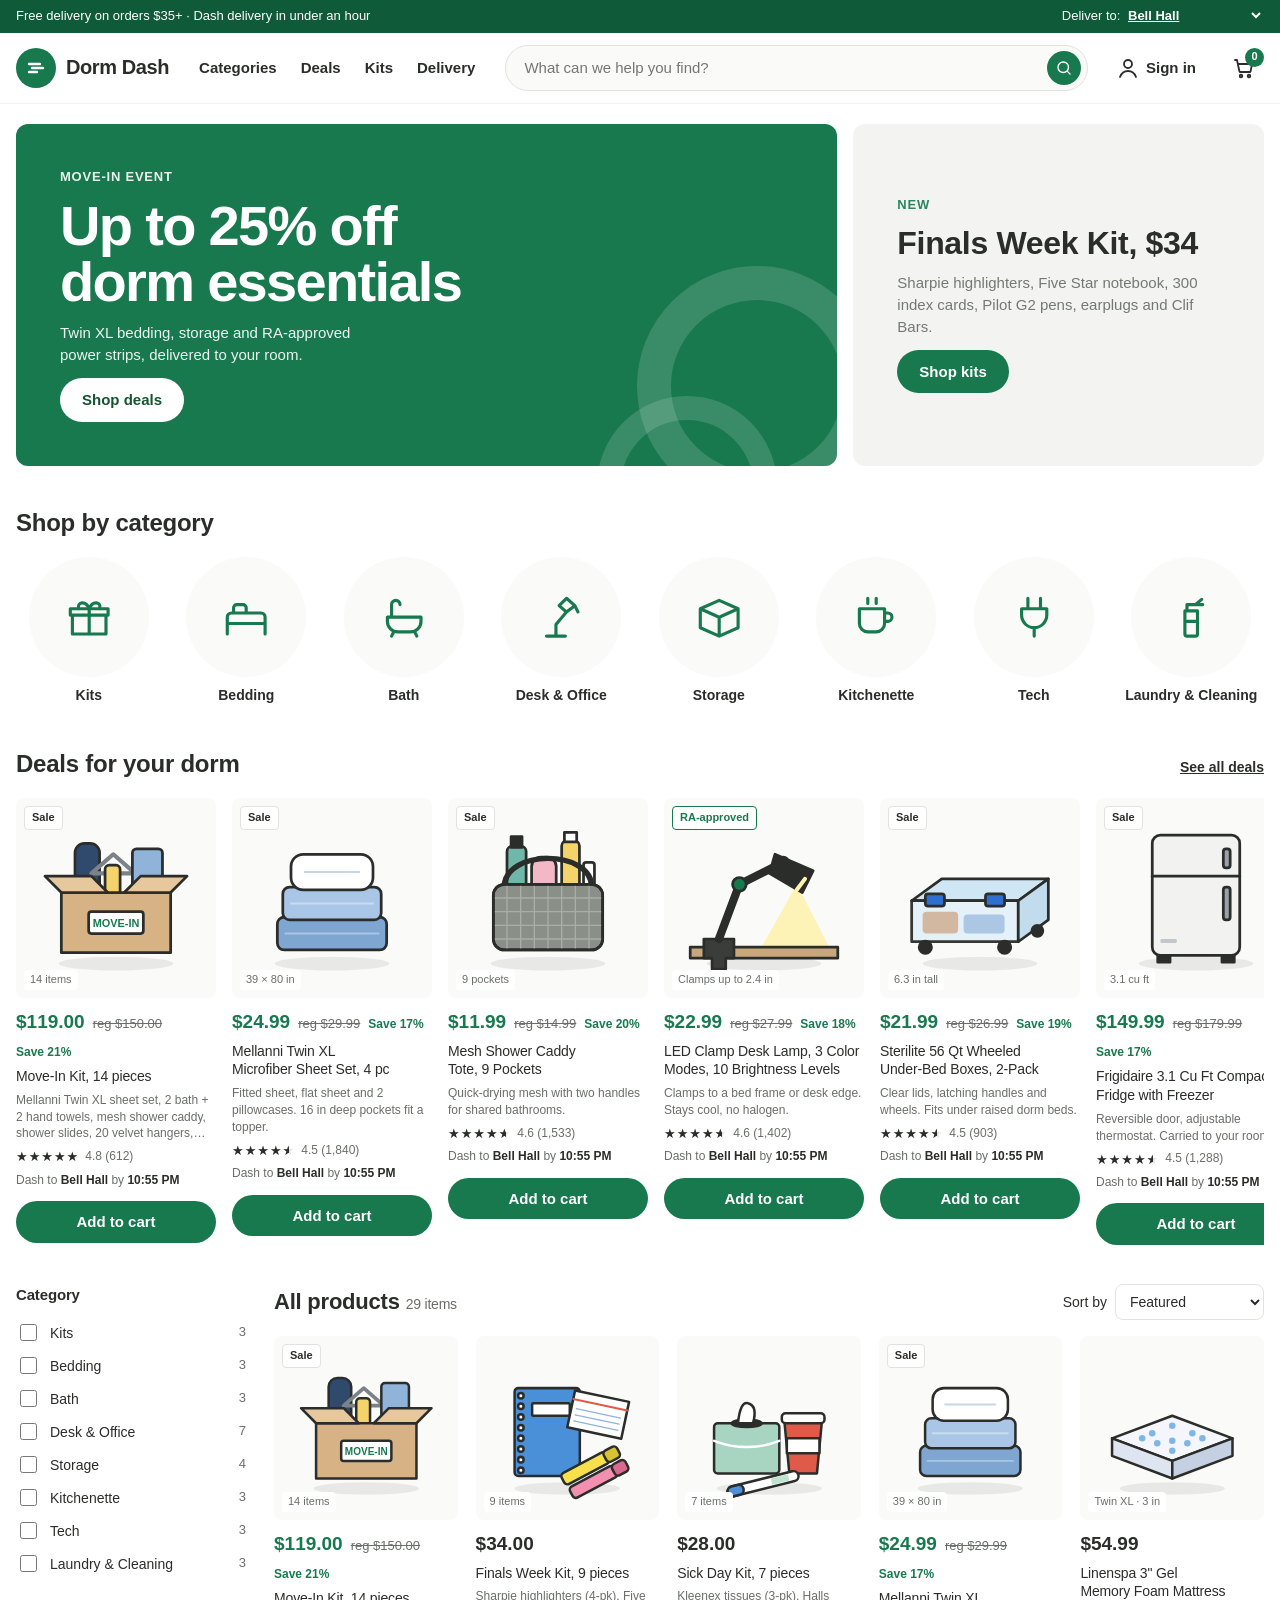
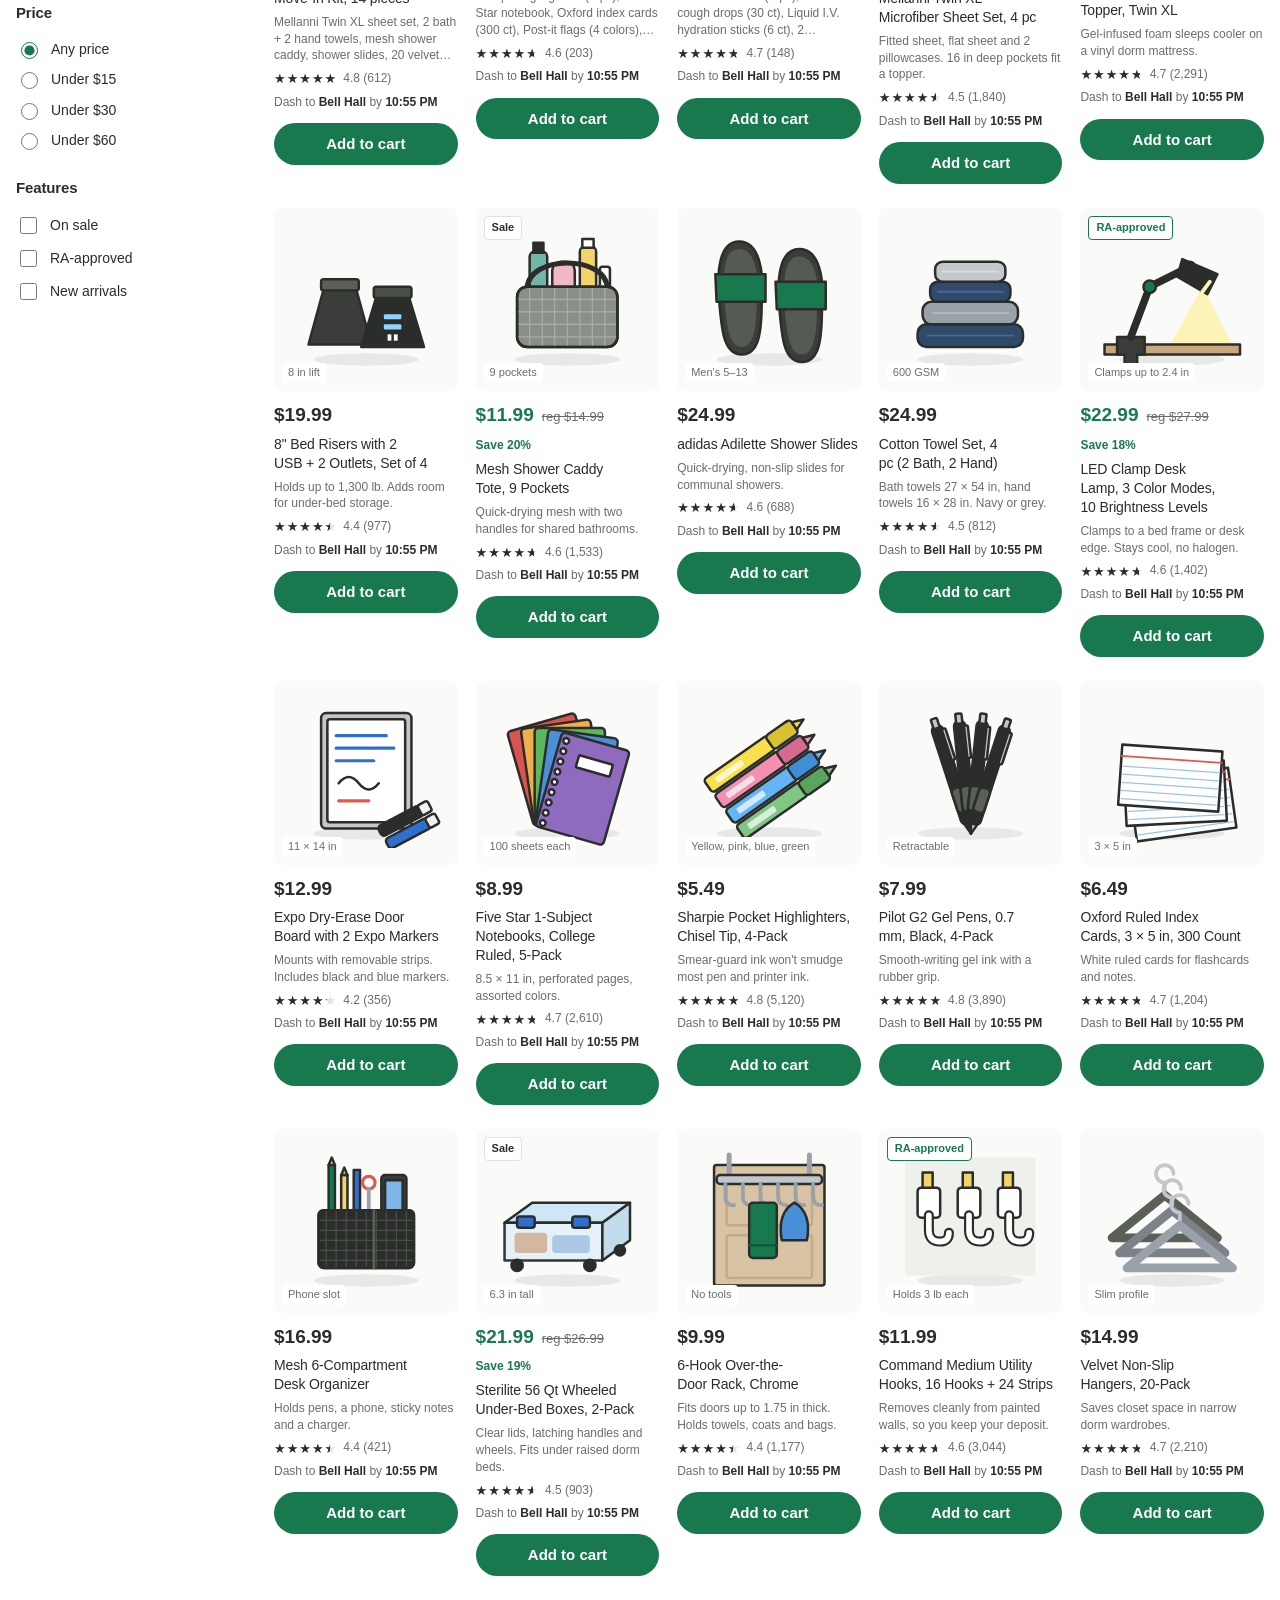
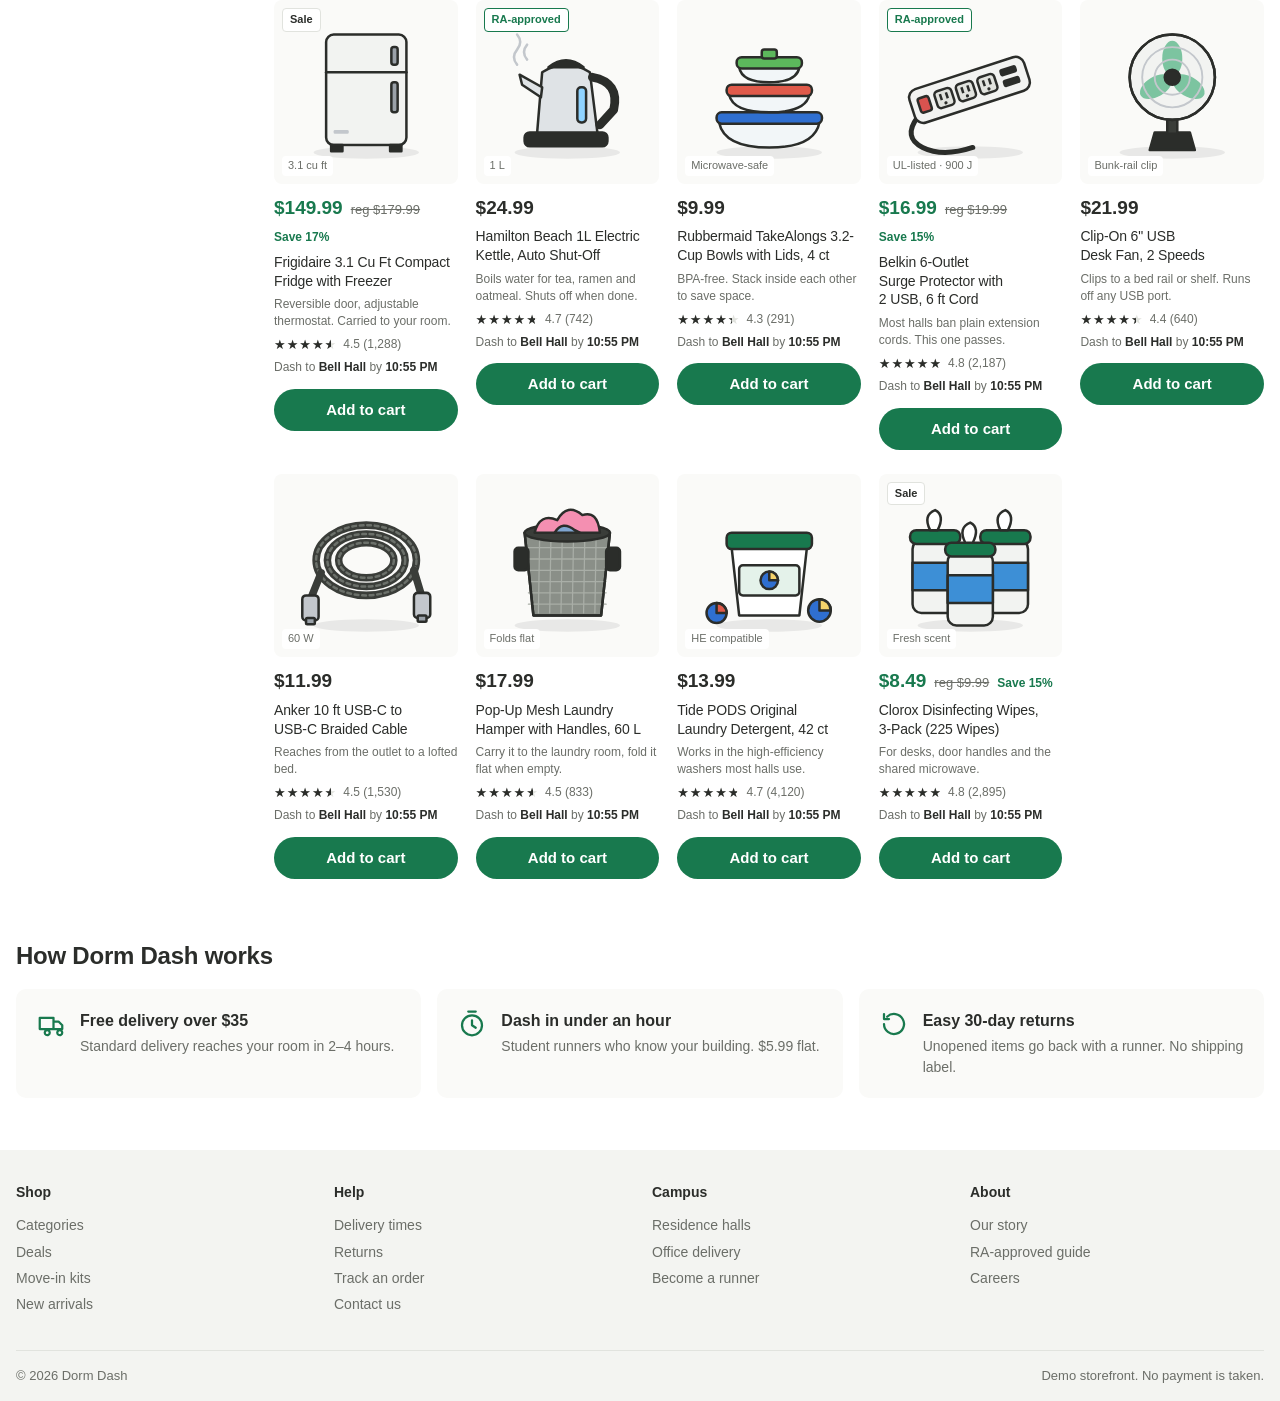
==== index.html @ c06da4c6 "Add files via upload" ====
<!doctype html>
<html lang="en">
<head>
<meta charset="utf-8">
<meta name="viewport" content="width=device-width, initial-scale=1, viewport-fit=cover">
<meta name="description" content="Dorm Dash: dorm and office essentials delivered to your residence hall.">
<meta name="theme-color" content="#0F5A39">
<title>Dorm Dash</title>
<link rel="icon" href="data:image/svg+xml,%3Csvg xmlns='http://www.w3.org/2000/svg' viewBox='0 0 24 24'%3E%3Ccircle cx='12' cy='12' r='12' fill='%2318794E'/%3E%3Cpath d='M5 8h11M8 12h11M5 16h8' stroke='white' stroke-width='2.4' stroke-linecap='round'/%3E%3C/svg%3E">
<style>body{margin:0}img{max-width:100%}[hidden]{display:none!important}</style>
<style>
/* Layout: big-box retail pattern — utility strip, header with wide search, promo banners, category circles, deals rail, filter sidebar + product grid, gray footer */
:root{
  color-scheme:light;
  --bg:#FFFFFF; --gray-1:#FAFAF8; --gray-2:#F3F4F1; --gray-3:#E1E3DE; --text:#2B2D2A; --muted:#6B6E68;
  --green:#18794E; --green-dark:#0F5A39; --green-soft:#E4F2EA; --on-green:#FFFFFF;
  --star:#2B2D2A; --sale:#18794E; --focus:#18794E;
  --shadow:0 2px 10px rgba(30,35,30,.10);
  --f:"Helvetica Neue",Helvetica,Arial,system-ui,sans-serif;
}

*{box-sizing:border-box}
body{background:var(--bg);color:var(--text);font-family:var(--f);font-size:15px;line-height:1.45}
h1,h2,h3{margin:0;text-wrap:balance;letter-spacing:-.01em}
a{color:inherit}
button,input,select{font:inherit;color:inherit}
:focus-visible{outline:2px solid var(--focus);outline-offset:2px}
.wrap{max-width:1280px;margin-inline:auto;padding-inline:16px}
.num{font-variant-numeric:tabular-nums}
.sr{position:absolute;width:1px;height:1px;overflow:hidden;clip:rect(0 0 0 0)}

/* Utility strip */
.util{background:var(--green-dark);color:#fff;font-size:13px}
.util .wrap{display:flex;justify-content:space-between;gap:12px;padding-block:7px;flex-wrap:wrap}
.util select{background:transparent;border:0;color:#fff;font-weight:700;cursor:pointer;text-decoration:underline;padding:0}
.util select option{color:#222}

/* Header */
header{position:sticky;top:env(safe-area-inset-top,0px);z-index:30;background:var(--bg);border-bottom:1px solid var(--gray-2)}
.head{display:flex;align-items:center;gap:20px;padding-block:12px}
.logo{display:flex;align-items:center;gap:10px;text-decoration:none;flex:none}
.mark{width:40px;height:40px;border-radius:50%;background:var(--green);display:grid;place-items:center}
.mark svg{width:24px;height:24px}
.logo b{font-size:20px;font-weight:800;letter-spacing:-.02em;color:var(--text)}
.nav{display:flex;gap:4px}
.nav a{text-decoration:none;font-weight:600;padding:8px 10px;border-radius:6px;white-space:nowrap}
.nav a:hover{background:var(--gray-1)}
.search{flex:1;display:flex;align-items:center;background:var(--gray-1);border:1px solid var(--gray-3);border-radius:999px;padding:0 6px 0 18px;min-width:0}
.search input{flex:1;border:0;background:transparent;padding:11px 0;outline:none;min-width:0}
.search button{border:0;background:var(--green);color:var(--on-green);width:34px;height:34px;border-radius:50%;display:grid;place-items:center;cursor:pointer}
.search:focus-within{border-color:var(--green)}
.acct,.cart-btn{display:flex;align-items:center;gap:6px;background:none;border:0;cursor:pointer;font-weight:600;padding:8px;border-radius:6px;flex:none;text-decoration:none}
.acct:hover,.cart-btn:hover{background:var(--gray-1)}
.cart-btn{position:relative}
.cart-btn .count{position:absolute;top:0;right:0;background:var(--green);color:var(--on-green);font-size:11px;font-weight:800;min-width:19px;height:19px;border-radius:999px;display:grid;place-items:center;padding:0 4px}
.icon{width:24px;height:24px;fill:none;stroke:currentColor;stroke-width:1.8;stroke-linecap:round;stroke-linejoin:round}
@media (max-width:960px){.nav{display:none}}
@media (max-width:640px){.head{flex-wrap:wrap;gap:10px}.search{order:5;flex-basis:100%}.acct span{display:none}.logo{margin-right:auto}}

/* Hero banners */
.banners{display:grid;grid-template-columns:2fr 1fr;gap:16px;padding-block:20px}
.ban{border-radius:12px;padding:clamp(22px,4vw,44px);display:flex;flex-direction:column;justify-content:center;gap:12px;min-height:240px;position:relative;overflow:hidden;min-width:0}
.ban.main{background:var(--green);color:var(--on-green)}
.ban.side{background:var(--gray-2)}
.ban .kicker{font-size:13px;font-weight:700;letter-spacing:.06em;text-transform:uppercase;opacity:.9}
.ban h1{font-size:clamp(32px,4.6vw,56px);font-weight:800;line-height:1;letter-spacing:-.03em;max-width:13ch}
.ban h2{font-size:clamp(24px,2.6vw,32px);font-weight:800;line-height:1.05}
.ban p{margin:0;max-width:40ch;opacity:.92}
.ban .deco{position:absolute;right:-40px;bottom:-40px;width:240px;height:240px;border-radius:50%;border:34px solid rgba(255,255,255,.14)}
.ban .deco.two{right:60px;bottom:-110px;width:180px;height:180px;border-width:24px}
.pill{align-self:flex-start;border:0;border-radius:999px;padding:11px 22px;font-weight:700;cursor:pointer;text-decoration:none}
.pill.white{background:#fff;color:#14552F}
.pill.green{background:var(--green);color:var(--on-green)}
.pill:hover{filter:brightness(.95)}
@media (max-width:760px){.banners{grid-template-columns:1fr}.ban{min-height:0}}

/* Section heads */
.sec{padding-block:20px}
.sec-head{display:flex;justify-content:space-between;align-items:baseline;gap:12px;margin-bottom:16px}
.sec-head h2{font-size:24px;font-weight:800}
.sec-head a{font-weight:600;font-size:14px}

/* Category circles */
.circles{display:grid;grid-template-columns:repeat(8,1fr);gap:12px;overflow-x:auto}
.circ{display:grid;justify-items:center;gap:8px;background:none;border:0;cursor:pointer;text-align:center;font-weight:600;font-size:14px;min-width:84px}
.circ .disc{width:100%;max-width:120px;aspect-ratio:1;border-radius:50%;background:var(--gray-1);display:grid;place-items:center;transition:background .15s}
.circ .disc svg{width:42%;height:42%;fill:none;stroke:var(--green);stroke-width:1.5;stroke-linecap:round;stroke-linejoin:round}
.circ:hover .disc,.circ[aria-pressed="true"] .disc{background:var(--green-soft)}
.circ[aria-pressed="true"]{text-decoration:underline;text-underline-offset:4px}
@media (max-width:860px){.circles{grid-template-columns:repeat(8,96px);padding-bottom:6px}}

/* Deals rail */
.rail{display:grid;grid-auto-flow:column;grid-auto-columns:minmax(200px,1fr);gap:16px;overflow-x:auto;padding-bottom:8px;scroll-snap-type:x mandatory}
.rail .card{scroll-snap-align:start}
.rail,.circles,.tbl{contain:paint}

/* Shop layout */
.shop{display:grid;grid-template-columns:230px 1fr;gap:28px;padding-block:12px 40px}
.filters{display:grid;gap:22px;align-content:start;position:sticky;top:90px}
.filters h3{font-size:15px;font-weight:800;margin-bottom:10px}
.fopt{display:flex;align-items:center;gap:10px;padding:5px 0;cursor:pointer;font-size:14px}
.fopt input{accent-color:var(--green);width:17px;height:17px}
.fopt .n{color:var(--muted);margin-left:auto;font-size:13px}
.results-bar{display:flex;justify-content:space-between;align-items:center;gap:12px;margin-bottom:16px;flex-wrap:wrap}
.results-bar h2{font-size:22px;font-weight:800}
.results-bar .count{color:var(--muted);font-size:14px;font-weight:400;margin-left:6px}
.sort{display:flex;align-items:center;gap:8px;font-size:14px}
.sort select{border:1px solid var(--gray-3);border-radius:8px;padding:8px 10px;background:var(--bg)}
.grid{display:grid;grid-template-columns:repeat(auto-fill,minmax(200px,1fr));gap:24px 18px}
@media (max-width:860px){
  .shop{grid-template-columns:1fr}
  .filters{position:static;grid-template-columns:1fr 1fr;gap:14px;background:var(--gray-1);border-radius:10px;padding:14px}
}
@media (max-width:480px){.grid{grid-template-columns:1fr 1fr;gap:20px 12px}}

/* Product card */
.card{display:flex;flex-direction:column;gap:6px;min-width:0}
.img{aspect-ratio:1;max-width:100%;background:var(--gray-1);border-radius:8px;display:grid;place-items:center;position:relative}
.img svg{width:44%;height:44%;fill:none;stroke:var(--text);stroke-width:1.2;stroke-linecap:round;stroke-linejoin:round;opacity:.75}
.img svg.art{width:82%;height:82%;fill:none;stroke:none;opacity:1}
.line .mini svg.art{width:60px;height:60px;fill:none;stroke:none}
.flag{position:absolute;left:8px;top:8px;font-size:11px;font-weight:700;padding:3px 7px;border-radius:4px;background:var(--bg);border:1px solid var(--gray-3)}
.flag.ra{border-color:var(--green);color:var(--green)}
.spec{position:absolute;left:8px;bottom:8px;font-size:11px;color:var(--muted);background:var(--bg);padding:2px 6px;border-radius:4px}
.price{display:flex;align-items:baseline;gap:8px;flex-wrap:wrap;margin-top:4px}
.price b{font-size:19px;font-weight:800}
.price b.sale{color:var(--sale)}
.price s{color:var(--muted);font-size:13px}
.price .tag{font-size:12px;font-weight:700;color:var(--sale)}
.card h3{font-size:14px;font-weight:400;line-height:1.35}
.card .desc{margin:0;font-size:12px;color:var(--muted);line-height:1.4;display:-webkit-box;-webkit-line-clamp:3;-webkit-box-orient:vertical;overflow:hidden}
.card .brand{font-size:12px;color:var(--muted)}
.stars{display:flex;align-items:center;gap:6px;font-size:12px;color:var(--muted)}
.stars .s{position:relative;font-size:13px;letter-spacing:1px;color:var(--gray-3);line-height:1}
.stars .s i{position:absolute;inset:0;overflow:hidden;color:var(--star);font-style:normal;white-space:nowrap}
.ship{font-size:12px;color:var(--muted)}
.ship b{color:var(--text)}
.add{margin-top:6px;border:0;background:var(--green);color:var(--on-green);font-weight:700;border-radius:999px;padding:10px;cursor:pointer;width:100%}
.add:hover{background:var(--green-dark);color:#fff}
.add.done{background:var(--text);color:var(--bg)}
.empty{grid-column:1/-1;padding:40px 16px;text-align:center;color:var(--muted);background:var(--gray-1);border-radius:10px}

/* Perks */
.perks{display:grid;grid-template-columns:repeat(3,1fr);gap:16px}
.perk{background:var(--gray-1);border-radius:10px;padding:20px;display:flex;gap:14px;align-items:flex-start;min-width:0}
.perk .icon{color:var(--green);flex:none;width:30px;height:30px}
.perk b{display:block;font-size:16px;margin-bottom:2px}
.perk span{color:var(--muted);font-size:14px}
@media (max-width:760px){.perks{grid-template-columns:1fr}}

footer{background:var(--gray-2);margin-top:32px}
.fcols{display:grid;grid-template-columns:repeat(4,1fr);gap:24px;padding-block:32px}
.fcols h4{margin:0 0 10px;font-size:14px}
.fcols a{display:block;text-decoration:none;color:var(--muted);font-size:14px;padding:3px 0}
.fcols a:hover{color:var(--text);text-decoration:underline}
.fbase{border-top:1px solid var(--gray-3);padding-block:16px;font-size:13px;color:var(--muted);display:flex;justify-content:space-between;gap:12px;flex-wrap:wrap}
@media (max-width:640px){.fcols{grid-template-columns:1fr 1fr}}

/* Drawer */
.scrim{position:fixed;inset:0;background:rgba(10,14,10,.5);z-index:40;opacity:0;pointer-events:none;transition:opacity .2s}
.scrim.open{opacity:1;pointer-events:auto}
.drawer-clip{position:fixed;inset:0;overflow:hidden;pointer-events:none;z-index:50}
.drawer{position:absolute;pointer-events:auto;top:0;right:0;bottom:0;width:min(440px,100%);background:var(--bg);z-index:50;display:flex;flex-direction:column;transform:translateX(105%);transition:transform .25s ease;box-shadow:var(--shadow);padding-top:env(safe-area-inset-top,0px);padding-bottom:env(safe-area-inset-bottom,0px)}
.drawer.open{transform:none}
.d-head{display:flex;justify-content:space-between;align-items:center;padding:16px 20px;border-bottom:1px solid var(--gray-2)}
.d-head h2{font-size:20px;font-weight:800}
.x{border:0;background:var(--gray-1);border-radius:50%;width:36px;height:36px;cursor:pointer;font-size:20px;line-height:1}
.d-body{flex:1;overflow-y:auto;padding:16px 20px;display:grid;gap:16px;align-content:start}
.d-foot{border-top:1px solid var(--gray-2);padding:16px 20px;display:grid;gap:12px;background:var(--gray-1)}
.line{display:grid;grid-template-columns:64px 1fr auto;gap:12px;align-items:start;padding-bottom:16px;border-bottom:1px solid var(--gray-2)}
.line .mini{width:64px;height:64px;border-radius:6px;background:var(--gray-1);display:grid;place-items:center}
.line .mini svg{width:30px;height:30px;fill:none;stroke:var(--text);stroke-width:1.4;stroke-linecap:round;stroke-linejoin:round}
.line b{font-size:14px;font-weight:600;display:block;line-height:1.3}
.line .unit{font-size:12px;color:var(--muted)}
.qty{display:flex;align-items:center;border:1px solid var(--gray-3);border-radius:999px;margin-top:8px;width:max-content}
.qty button{border:0;background:transparent;width:32px;height:30px;cursor:pointer;font-weight:700}
.qty span{min-width:22px;text-align:center;font-size:13px}
.line-total{font-weight:800;font-size:15px}
.progress{background:var(--green-soft);border-radius:8px;padding:12px 14px;font-size:14px}
.pbar{height:6px;border-radius:3px;background:var(--gray-3);margin-top:8px;overflow:hidden}
.pbar i{display:block;height:100%;background:var(--green);transition:width .3s}
.speed{display:grid;grid-template-columns:1fr 1fr;gap:8px}
.speed label{border:1.5px solid var(--gray-3);background:var(--bg);border-radius:8px;padding:10px 12px;cursor:pointer;font-size:13px;display:grid;gap:2px;position:relative}
.speed input{position:absolute;opacity:0;pointer-events:none}
.speed label:has(input:checked){border-color:var(--green);box-shadow:inset 0 0 0 1px var(--green)}
.speed label:has(input:focus-visible){outline:2px solid var(--focus);outline-offset:2px}
.speed b{font-size:14px}
.note{font-size:12px;color:var(--muted)}
.sum{display:grid;gap:4px;font-size:14px}
.sum div{display:flex;justify-content:space-between}
.sum .total{font-weight:800;font-size:18px;margin-top:6px;padding-top:8px;border-top:1px solid var(--gray-3)}
.wide{width:100%;justify-content:center;display:flex;padding:13px}
.ghost{background:var(--bg);color:var(--text);border:1.5px solid var(--gray-3)}
.form{display:grid;gap:12px}
.field{display:grid;gap:4px}
.field label{font-size:13px;font-weight:700}
.field input,.field select{border:1.5px solid var(--gray-3);border-radius:8px;padding:10px 12px;background:var(--bg);width:100%}
.field input:focus,.field select:focus{border-color:var(--green);outline:none}
.err{color:#C0392B;font-size:12px}
.row2{display:grid;grid-template-columns:1.4fr 1fr;gap:10px}
.confirm{text-align:center;padding:20px 4px;display:grid;gap:10px;justify-items:center}
.confirm .check{width:60px;height:60px;border-radius:50%;background:var(--green);display:grid;place-items:center;color:var(--on-green);font-size:30px}
.confirm h3{font-size:24px;font-weight:800}
.slip{width:100%;text-align:left;background:var(--gray-1);border-radius:8px;padding:14px;display:grid;gap:6px;font-size:14px}
.slip div{display:flex;justify-content:space-between;gap:12px}


/* Lock the page to the screen width (no sideways drift on phones) */
html,body{max-width:100%;overflow-x:hidden;overscroll-behavior-x:none}
@supports (overflow:clip){html,body{overflow-x:clip}}
.drawer{visibility:hidden;transition:transform .25s ease,visibility 0s linear .25s}
.drawer.open{visibility:visible;transition:transform .25s ease,visibility 0s}

/* Phone + laptop tuning */
.tabbar,.filter-btn{display:none}
@media (min-width:1200px){.grid{grid-template-columns:repeat(5,1fr)}}
@media (max-width:960px){
  .tabbar{display:grid;grid-template-columns:repeat(5,1fr);position:fixed;left:0;right:0;bottom:0;z-index:35;background:var(--bg);border-top:1px solid var(--gray-3);padding:6px 4px calc(6px + env(safe-area-inset-bottom,0px));box-shadow:0 -2px 10px rgba(30,35,30,.06)}
  .tab{display:grid;justify-items:center;gap:2px;font-size:11px;font-weight:600;color:var(--muted);text-decoration:none;background:none;border:0;padding:4px 0;cursor:pointer;position:relative;min-height:44px}
  .tab .icon{width:23px;height:23px;color:var(--text)}
  .tab .count{position:absolute;top:0;left:calc(50% + 4px);background:var(--green);color:var(--on-green);font-size:10px;font-weight:800;min-width:17px;height:17px;border-radius:999px;display:grid;place-items:center;padding:0 4px}
  body{padding-bottom:calc(66px + env(safe-area-inset-bottom,0px))}
  .toast{bottom:calc(84px + env(safe-area-inset-bottom,0px))}
}
@media (max-width:860px){
  .filter-btn{display:inline-flex;align-items:center;gap:6px;padding:8px 16px}
  .filters{display:none}
  .filters.show{display:grid}
  .results-bar h2{flex-basis:100%}
  .results-bar{gap:10px}
}
@media (max-width:640px){
  .util .promo{display:none}
  .util .wrap{justify-content:center}
  .head{padding-block:10px}
  .mark{width:34px;height:34px}
  .logo b{font-size:18px}
  .cart-btn{display:none}
  .banners{padding-block:12px;gap:12px}
  .ban{padding:22px;gap:10px}
  .ban h1{font-size:34px}
  .ban .deco{width:150px;height:150px;border-width:22px;right:-50px;bottom:-50px}
  .ban .deco.two{display:none}
  .sec{padding-block:14px}
  .sec-head{margin-bottom:12px}
  .sec-head h2{font-size:20px}
  .circles{grid-template-columns:repeat(8,74px);gap:10px}
  .circ{min-width:74px;font-size:12px}
  .rail{grid-auto-columns:46%;gap:12px}
  .card .desc{-webkit-line-clamp:2}
  .price b{font-size:17px}
  .card h3{font-size:13px}
  .add{padding:11px 8px}
  .results-bar h2{font-size:19px}
  .qty button{width:40px;height:36px}
  .perk{padding:16px}
  .fcols{padding-block:24px;gap:20px}
  .fcols a{padding:6px 0}
  input,select,textarea{font-size:16px!important}
  .page{padding-block:16px 32px}
  .panel{padding:16px}
}

/* Info pages */
.page{padding-block:24px 40px}
.page > *{max-width:880px}
.crumb{font-size:14px;color:var(--muted);margin-bottom:14px}
.crumb a{color:var(--green);font-weight:600;text-decoration:none}
.crumb a:hover{text-decoration:underline}
.page h1{font-size:clamp(28px,4vw,40px);font-weight:800;margin-bottom:10px}
.page .lede{color:var(--muted);font-size:17px;max-width:62ch;margin:0 0 24px}
.page h2{font-size:20px;font-weight:800;margin:30px 0 10px}
.page p,.page li{max-width:68ch}
.page ul{padding-left:20px;display:grid;gap:8px}
.tbl{overflow-x:auto;border:1px solid var(--gray-3);border-radius:10px}
.tbl table{border-collapse:collapse;width:100%;font-size:14px;min-width:460px}
.tbl th,.tbl td{text-align:left;padding:11px 14px;border-bottom:1px solid var(--gray-3)}
.tbl tr:last-child td{border-bottom:0}
.tbl th{background:var(--gray-1);font-weight:700}
.hall-list{display:grid;grid-template-columns:repeat(auto-fill,minmax(210px,1fr));gap:12px}
.hall{background:var(--gray-1);border-radius:10px;padding:16px;display:grid;gap:6px;align-content:start}
.hall b{font-size:16px}
.hall span{color:var(--muted);font-size:14px}
.hall.sel{box-shadow:inset 0 0 0 2px var(--green)}
.hall .pill{padding:8px 16px;font-size:14px;margin-top:6px}
.panel{background:var(--gray-1);border-radius:12px;padding:20px;max-width:540px}
.ok{background:var(--green-soft);color:var(--text);border-radius:8px;padding:12px 14px;font-size:14px}
.ok.bad{background:#FCE9E6;color:#8A2318}
.track-steps{display:grid;grid-template-columns:repeat(4,1fr);gap:6px;margin-top:12px}
.track-steps span{font-size:12px;color:var(--muted);border-top:4px solid var(--gray-3);padding-top:6px}
.track-steps span.on{border-color:var(--green);color:var(--text);font-weight:700}
.order-card{background:var(--bg);border:1px solid var(--gray-3);border-radius:10px;padding:16px;display:grid;gap:4px;margin-top:12px}
.roles{display:grid;gap:12px}
.role{border:1px solid var(--gray-3);border-radius:10px;padding:16px 18px;display:flex;justify-content:space-between;gap:12px;flex-wrap:wrap;align-items:center}
.role b{display:block;font-size:16px}
.role span{color:var(--muted);font-size:14px}
.inline{display:flex;gap:10px;flex-wrap:wrap}
.inline input{flex:1;min-width:180px;border:1.5px solid var(--gray-3);border-radius:999px;padding:10px 16px;background:var(--bg)}

.toast{position:fixed;left:50%;visibility:hidden;bottom:calc(20px + env(safe-area-inset-bottom,0px));transform:translate(-50%,160%);background:var(--text);color:var(--bg);padding:11px 18px;border-radius:8px;font-weight:600;font-size:14px;z-index:60;transition:transform .25s;max-width:calc(100% - 32px);white-space:nowrap;overflow:hidden;text-overflow:ellipsis}
.toast.show{transform:translate(-50%,0);visibility:visible}
@media (prefers-reduced-motion:reduce){*{transition:none!important}}
</style>
</head>
<body>
<div class="util">
  <div class="wrap">
    <span class="promo">Free delivery on orders $35+ · Dash delivery in under an hour</span>
    <span><label for="hall">Deliver to:</label> <select id="hall"></select></span>
  </div>
</div>

<header>
  <div class="wrap head">
    <a class="logo" href="#home" data-home="" aria-label="Dorm Dash home">
      <span class="mark"><svg viewBox="0 0 24 24" fill="none" stroke="#fff" stroke-width="2.4" stroke-linecap="round"><path d="M5 8h11M8 12h11M5 16h8"/></svg></span>
      <b>Dorm Dash</b>
    </a>
    <nav class="nav" aria-label="Main">
      <a href="#cats" data-home="cats">Categories</a><a href="#deals" data-home="deals">Deals</a><a href="#shop" data-jump="kits">Kits</a><a href="#delivery" data-page="delivery">Delivery</a>
    </nav>
    <form class="search" id="searchForm" role="search">
      <label for="q" class="sr">Search</label>
      <input id="q" type="search" placeholder="What can we help you find?" autocomplete="off">
      <button aria-label="Search"><svg class="icon" style="width:18px;height:18px" viewBox="0 0 24 24"><circle cx="11" cy="11" r="7"/><path d="m20 20-3.5-3.5"/></svg></button>
    </form>
    <a class="acct" href="#signin" data-page="signin"><svg class="icon" viewBox="0 0 24 24"><circle cx="12" cy="8" r="4"/><path d="M4 21c1.5-4 4.5-6 8-6s6.5 2 8 6"/></svg><span id="acctLabel">Sign in</span></a>
    <button class="cart-btn" id="openCart" aria-label="Open cart"><svg class="icon" viewBox="0 0 24 24"><path d="M3 4h2l2.4 11.2a1 1 0 0 0 1 .8h9.2a1 1 0 0 0 1-.8L20 8H6.2"/><circle cx="9" cy="20" r="1.3"/><circle cx="17" cy="20" r="1.3"/></svg><span class="count num" id="cartCount">0</span></button>
  </div>
</header>

<main id="home" class="wrap">
  <section class="banners">
    <div class="ban main">
      <span class="kicker">Move-in event</span>
      <h1>Up to 25% off dorm essentials</h1>
      <p>Twin XL bedding, storage and RA-approved power strips, delivered to your room.</p>
      <a class="pill white" href="#deals" data-home="deals">Shop deals</a>
      <span class="deco" aria-hidden="true"></span><span class="deco two" aria-hidden="true"></span>
    </div>
    <div class="ban side">
      <span class="kicker" style="color:var(--green)">New</span>
      <h2>Finals Week Kit, $34</h2>
      <p style="color:var(--muted)">Sharpie highlighters, Five Star notebook, 300 index cards, Pilot G2 pens, earplugs and Clif Bars.</p>
      <button class="pill green" data-jump="kits">Shop kits</button>
    </div>
  </section>

  <section class="sec" id="cats">
    <div class="sec-head"><h2>Shop by category</h2></div>
    <div class="circles" id="circles"></div>
  </section>

  <section class="sec" id="deals">
    <div class="sec-head"><h2>Deals for your dorm</h2><a href="#shop" id="allDeals">See all deals</a></div>
    <div class="rail" id="rail"></div>
  </section>

  <section class="shop" id="shop">
    <aside class="filters" id="filters" aria-label="Filters">
      <div><h3>Category</h3><div id="fCats"></div></div>
      <div>
        <h3>Price</h3>
        <label class="fopt"><input type="radio" name="price" value="0" checked> Any price</label>
        <label class="fopt"><input type="radio" name="price" value="15"> Under $15</label>
        <label class="fopt"><input type="radio" name="price" value="30"> Under $30</label>
        <label class="fopt"><input type="radio" name="price" value="60"> Under $60</label>
      </div>
      <div>
        <h3>Features</h3>
        <label class="fopt"><input type="checkbox" id="fSale"> On sale</label>
        <label class="fopt"><input type="checkbox" id="fRa"> RA-approved</label>
        <label class="fopt"><input type="checkbox" id="fNew"> New arrivals</label>
      </div>
    </aside>
    <div style="min-width:0">
      <div class="results-bar">
        <h2 id="resTitle">All products<span class="count num" id="resCount"></span></h2>
        <button class="pill ghost filter-btn" id="filterBtn" aria-expanded="false" aria-controls="filters"><svg class="icon" style="width:18px;height:18px" viewBox="0 0 24 24"><path d="M4 6h16M7 12h10M10 18h4"/></svg>Filters</button>
        <label class="sort" for="sort">Sort by
          <select id="sort"><option value="feat">Featured</option><option value="low">Price: low to high</option><option value="high">Price: high to low</option><option value="rating">Guest rating</option></select>
        </label>
      </div>
      <div class="grid" id="grid"></div>
    </div>
  </section>

  <section class="sec" id="perks">
    <div class="sec-head"><h2>How Dorm Dash works</h2></div>
    <div class="perks">
      <div class="perk"><svg class="icon" viewBox="0 0 24 24"><path d="M3 7h11v9H3zM14 10h4l3 3v3h-7M7 19a2 2 0 1 0 0-.1M17 19a2 2 0 1 0 0-.1"/></svg><div><b>Free delivery over $35</b><span>Standard delivery reaches your room in 2–4 hours.</span></div></div>
      <div class="perk"><svg class="icon" viewBox="0 0 24 24"><circle cx="12" cy="13" r="8"/><path d="M12 9v4l3 2M9 2h6"/></svg><div><b>Dash in under an hour</b><span>Student runners who know your building. $5.99 flat.</span></div></div>
      <div class="perk"><svg class="icon" viewBox="0 0 24 24"><path d="M4 12a8 8 0 1 0 2.5-5.8M4 4v4h4"/></svg><div><b>Easy 30-day returns</b><span>Unopened items go back with a runner. No shipping label.</span></div></div>
    </div>
  </section>
</main>

<div class="wrap">
  <section class="page" data-page="delivery" hidden>
    <div class="crumb"><a href="#home" data-home="">Home</a> / Help / Delivery times</div>
    <h1>Delivery times</h1>
    <p class="lede">Runners are out 8am to 1am, seven days a week. Orders placed after 1am go out with the first runs at 8am.</p>
    <div class="tbl"><table>
      <thead><tr><th>Option</th><th>Arrives</th><th>Cost</th></tr></thead>
      <tbody>
        <tr><td><b>Standard</b></td><td>2–4 hours</td><td>$3.99, free on orders $35+</td></tr>
        <tr><td><b>Dash</b></td><td>Under an hour on campus</td><td>$5.99 flat</td></tr>
        <tr><td><b>Off campus</b></td><td>About 55 minutes with Dash</td><td>Same as above</td></tr>
      </tbody></table></div>
    <h2>Estimated Dash times by hall</h2>
    <div class="tbl"><table><thead><tr><th>Location</th><th>Typical Dash time</th></tr></thead><tbody id="etaRows"></tbody></table></div>
    <h2>Large items</h2>
    <p>Mini fridges and mattress toppers are carried to your door. If your hall has no elevator, runners take the stairs at no extra charge.</p>
  </section>

  <section class="page" data-page="returns" hidden>
    <div class="crumb"><a href="#home" data-home="">Home</a> / Help / Returns</div>
    <h1>Returns</h1>
    <p class="lede">Unopened items can be returned within 30 days. A runner picks them up from your hall, so there's nothing to print or ship.</p>
    <ul>
      <li>Refunds go back to your original payment within 3–5 business days of pickup.</li>
      <li>Opened bedding, towels and shower shoes can't be returned for hygiene reasons unless they arrived damaged.</li>
      <li>Damaged or wrong item? We'll replace it free, opened or not.</li>
    </ul>
    <h2>Schedule a pickup</h2>
    <form class="form panel demo" novalidate data-ok="Pickup scheduled. Leave the item at your door and we'll text you when the runner has it.">
      <div class="field"><label for="retNo">Order number</label><input id="retNo" placeholder="DD-41234" required></div>
      <div class="field"><label for="retWhy">Reason</label><select id="retWhy"><option>Changed my mind</option><option>Wrong size or fit</option><option>Arrived damaged</option><option>Wrong item sent</option></select></div>
      <div class="field"><label for="retWhen">Pickup window</label><select id="retWhen"><option>Today, 4–6pm</option><option>Today, 8–10pm</option><option>Tomorrow, 10am–12pm</option><option>Tomorrow, 2–4pm</option></select></div>
      <button class="pill green">Schedule pickup</button>
      <div class="ok" role="status" hidden></div>
    </form>
  </section>

  <section class="page" data-page="track" hidden>
    <div class="crumb"><a href="#home" data-home="">Home</a> / Help / Track an order</div>
    <h1>Track an order</h1>
    <p class="lede">Enter the order number from your confirmation. It starts with DD-.</p>
    <form class="inline" id="trackForm" novalidate>
      <label for="trackNo" class="sr">Order number</label>
      <input id="trackNo" placeholder="DD-41234">
      <button class="pill green">Track</button>
    </form>
    <div id="trackResult" role="status"></div>
    <h2>Your recent orders</h2>
    <div id="recentOrders"></div>
  </section>

  <section class="page" data-page="contact" hidden>
    <div class="crumb"><a href="#home" data-home="">Home</a> / Help / Contact us</div>
    <h1>Contact us</h1>
    <p class="lede">Questions about an order, a missing item or a hall we don't serve yet? Send a message and we'll reply within an hour while runners are out. You can also text us at <b>(478) 555-0142</b>.</p>
    <form class="form panel demo" novalidate data-ok="Message sent. We'll reply to your email within an hour.">
      <div class="field"><label for="cName">Name</label><input id="cName" required autocomplete="name"></div>
      <div class="field"><label for="cEmail">Email</label><input id="cEmail" type="email" required autocomplete="email"></div>
      <div class="field"><label for="cTopic">Topic</label><select id="cTopic"><option>An order I placed</option><option>Returns</option><option>Delivery to my hall</option><option>Something else</option></select></div>
      <div class="field"><label for="cMsg">Message</label><input id="cMsg" required placeholder="How can we help?"></div>
      <button class="pill green">Send message</button>
      <div class="ok" role="status" hidden></div>
    </form>
  </section>

  <section class="page" data-page="halls" hidden>
    <div class="crumb"><a href="#home" data-home="">Home</a> / Campus / Residence halls</div>
    <h1>Residence halls we deliver to</h1>
    <p class="lede">Pick your hall to see delivery times on every product. You can change it anytime from the bar at the top.</p>
    <div class="hall-list" id="hallList"></div>
  </section>

  <section class="page" data-page="office" hidden>
    <div class="crumb"><a href="#home" data-home="">Home</a> / Campus / Office delivery</div>
    <h1>Office and study room delivery</h1>
    <p class="lede">Stuck in the library, a lab or a campus office? We'll bring supplies to you.</p>
    <ul>
      <li>Choose <b>Other / Off Campus</b> as your delivery location.</li>
      <li>At checkout, enter the building and room, like "Library, 3rd floor study room 312".</li>
      <li>Add a note if the runner needs to ask at a front desk.</li>
    </ul>
    <h2>Popular for offices</h2>
    <p>Five Star notebooks, Pilot G2 pens, Post-it flags, Anker charging cables, Clorox wipes and the LED clamp desk lamp.</p>
    <button class="pill green" data-act="office">Set delivery to Other / Off Campus</button>
  </section>

  <section class="page" data-page="runner" hidden>
    <div class="crumb"><a href="#home" data-home="">Home</a> / Campus / Become a runner</div>
    <h1>Become a runner</h1>
    <p class="lede">Deliver to the halls you already know, on hours that fit around class. Runners earn per delivery plus 100% of tips.</p>
    <ul>
      <li>Pick your own shifts, as short as two hours.</li>
      <li>Most deliveries are on foot or by bike.</li>
      <li>Must be a currently enrolled student.</li>
    </ul>
    <h2>Apply</h2>
    <form class="form panel demo" novalidate data-ok="Application received. We'll email you about a quick interview within a few days.">
      <div class="field"><label for="rName">Full name</label><input id="rName" required autocomplete="name"></div>
      <div class="field"><label for="rEmail">Student email</label><input id="rEmail" type="email" required placeholder="you@school.edu"></div>
      <div class="field"><label for="rRole">Position</label><select id="rRole"><option>Campus Runner</option><option>Hall Ambassador</option><option>Social Media Intern</option></select></div>
      <div class="field"><label for="rHours">Hours per week</label><select id="rHours"><option>Under 5</option><option>5–10</option><option>10–15</option><option>15+</option></select></div>
      <button class="pill green">Submit application</button>
      <div class="ok" role="status" hidden></div>
    </form>
  </section>

  <section class="page" data-page="story" hidden>
    <div class="crumb"><a href="#home" data-home="">Home</a> / About / Our story</div>
    <h1>Our story</h1>
    <p class="lede">Dorm Dash started with a familiar problem: it's move-in day, you forgot the shower caddy, and you don't have a car.</p>
    <p>Most students live a long walk or a rideshare away from the nearest big store. We built Dorm Dash so the things you need for your room and your classes come to you, delivered by students who live on the same campus.</p>
    <p>We stock what fits a dorm: Twin XL sizes, items that follow housing rules, and kits that cover move-in, finals and sick days in one order.</p>
    <button class="pill green" data-home="cats">Start shopping</button>
  </section>

  <section class="page" data-page="ra" hidden>
    <div class="crumb"><a href="#home" data-home="">Home</a> / About / RA-approved guide</div>
    <h1>RA-approved guide</h1>
    <p class="lede">Housing offices ban some common items. Anything tagged RA-approved follows the rules most halls enforce.</p>
    <div class="tbl"><table>
      <thead><tr><th>Usually banned</th><th>Choose this instead</th></tr></thead>
      <tbody>
        <tr><td>Extension cords</td><td>UL-listed surge protector strips</td></tr>
        <tr><td>Halogen lamps</td><td>LED desk and clamp lamps</td></tr>
        <tr><td>Hot plates and kettles without shut-off</td><td>Kettles with automatic shut-off</td></tr>
        <tr><td>Nails, screws and tape on walls</td><td>Removable adhesive hooks and strips</td></tr>
        <tr><td>Candles and incense</td><td>Battery string lights</td></tr>
      </tbody></table></div>
    <p class="note" style="margin-top:10px">Rules vary by hall. Check your housing handbook if you're unsure.</p>
    <button class="pill green" data-act="ra" style="margin-top:12px">Shop RA-approved items</button>
  </section>

  <section class="page" data-page="careers" hidden>
    <div class="crumb"><a href="#home" data-home="">Home</a> / About / Careers</div>
    <h1>Careers</h1>
    <p class="lede">Student jobs with flexible hours.</p>
    <div class="roles">
      <div class="role"><div><b>Campus Runner</b><span>Part-time · Pay per delivery plus tips</span></div><button class="pill green" data-page="runner" data-role="Campus Runner">Apply</button></div>
      <div class="role"><div><b>Hall Ambassador</b><span>Part-time · Promote Dorm Dash in your hall</span></div><button class="pill green" data-page="runner" data-role="Hall Ambassador">Apply</button></div>
      <div class="role"><div><b>Social Media Intern</b><span>Part-time · Content for TikTok and Instagram</span></div><button class="pill green" data-page="runner" data-role="Social Media Intern">Apply</button></div>
    </div>
  </section>

  <section class="page" data-page="signin" hidden>
    <div class="crumb"><a href="#home" data-home="">Home</a> / Sign in</div>
    <h1>Sign in</h1>
    <p class="lede">Save your hall, see past orders and check out faster.</p>
    <form class="form panel demo" id="signinForm" novalidate data-ok="You're signed in.">
      <div class="field"><label for="sEmail">Student email</label><input id="sEmail" type="email" required placeholder="you@school.edu" autocomplete="email"></div>
      <div class="field"><label for="sPass">Password</label><input id="sPass" type="password" required autocomplete="current-password"></div>
      <button class="pill green">Sign in</button>
      <div class="ok" role="status" hidden></div>
    </form>
  </section>
</div>

<footer>
  <div class="wrap">
    <div class="fcols">
      <div><h4>Shop</h4><a href="#cats" data-home="cats">Categories</a><a href="#shop" data-act="deals">Deals</a><a href="#shop" data-jump="kits">Move-in kits</a><a href="#shop" data-act="new">New arrivals</a></div>
      <div><h4>Help</h4><a href="#delivery" data-page="delivery">Delivery times</a><a href="#returns" data-page="returns">Returns</a><a href="#track" data-page="track">Track an order</a><a href="#contact" data-page="contact">Contact us</a></div>
      <div><h4>Campus</h4><a href="#halls" data-page="halls">Residence halls</a><a href="#office" data-page="office">Office delivery</a><a href="#runner" data-page="runner">Become a runner</a></div>
      <div><h4>About</h4><a href="#story" data-page="story">Our story</a><a href="#ra" data-page="ra">RA-approved guide</a><a href="#careers" data-page="careers">Careers</a></div>
    </div>
    <div class="fbase"><span>© 2026 Dorm Dash</span><span>Demo storefront. No payment is taken.</span></div>
  </div>
</footer>

<div class="scrim" id="scrim"></div>
<div class="drawer-clip">
<aside class="drawer" id="drawer" aria-label="Cart" aria-hidden="true">
  <div class="d-head"><h2 id="dTitle">Cart</h2><button class="x" id="closeCart" aria-label="Close cart">×</button></div>
  <div class="d-body" id="dBody"></div>
  <div class="d-foot" id="dFoot"></div>
</aside>
</div>
<nav class="tabbar" aria-label="Quick links">
  <a class="tab" href="#home" data-home=""><svg class="icon" viewBox="0 0 24 24"><path d="M3 11l9-7 9 7v9a1 1 0 0 1-1 1h-5v-6h-6v6H4a1 1 0 0 1-1-1z"/></svg>Home</a>
  <a class="tab" href="#cats" data-home="cats"><svg class="icon" viewBox="0 0 24 24"><rect x="3" y="3" width="7" height="7" rx="1.5"/><rect x="14" y="3" width="7" height="7" rx="1.5"/><rect x="3" y="14" width="7" height="7" rx="1.5"/><rect x="14" y="14" width="7" height="7" rx="1.5"/></svg>Shop</a>
  <a class="tab" href="#shop" data-act="deals"><svg class="icon" viewBox="0 0 24 24"><path d="M3 12V4h8l10 10-8 8z"/><circle cx="7.5" cy="8.5" r="1.5"/></svg>Deals</a>
  <a class="tab" href="#track" data-page="track"><svg class="icon" viewBox="0 0 24 24"><path d="M3 7h11v9H3zM14 10h4l3 3v3h-7"/><circle cx="7" cy="18" r="2"/><circle cx="17" cy="18" r="2"/></svg>Orders</a>
  <button class="tab" id="tabCart" aria-label="Open cart"><svg class="icon" viewBox="0 0 24 24"><path d="M3 4h2l2.4 11.2a1 1 0 0 0 1 .8h9.2a1 1 0 0 0 1-.8L20 8H6.2"/><circle cx="9" cy="20" r="1.3"/><circle cx="17" cy="20" r="1.3"/></svg>Cart<span class="count num" id="tabCount">0</span></button>
</nav>
<div class="toast" id="toast" role="status" aria-live="polite"></div>

<script>
const HALLS=[["Bell Hall",28],["Foundation Hall",34],["Parkhurst Hall",31],["Napier Hall",36],["Adams Hall",33],["Sanford Hall",30],["Wells Hall",38],["Other / Off Campus",55]];
const OTHER=HALLS.length-1;
const isOther=()=>hall===OTHER;
const placeName=()=>isOther()?"your address":HALLS[hall][0];
const FREE_AT=35, STD_FEE=3.99, DASH_FEE=5.99;
const ICONS={
 bedding:'<path d="M3 18v-6a2 2 0 0 1 2-2h14a2 2 0 0 1 2 2v6M3 15h18M3 18v2M21 18v2M6 10V7.5A1.5 1.5 0 0 1 7.5 6h3A1.5 1.5 0 0 1 12 7.5V10"/>',
 bath:'<path d="M4 12h16v2a5 5 0 0 1-5 5H9a5 5 0 0 1-5-5zM6 12V6a2 2 0 0 1 4 0M7 19l-1 2M17 19l1 2"/>',
 desk:'<path d="M5 21h9M9.5 21v-5.5M9.5 15.5l5-6M14.5 9.5 11 6.5l3.5-3.5 4 3.5zM18.5 6.5l1.5 3"/>',
 storage:'<path d="M3 8l9-4 9 4v9l-9 4-9-4zM3 8l9 4 9-4M12 12v9"/>',
 kitchen:'<path d="M4 8h12v7a4 4 0 0 1-4 4H8a4 4 0 0 1-4-4zM16 10h1.5a2 2 0 0 1 0 4H16M8 3v2.5M12 3v2.5"/>',
 tech:'<path d="M9 3v5M15 3v5M6 8h12v3a6 6 0 0 1-12 0zM12 17v4"/>',
 clean:'<path d="M9 9h6v11a1 1 0 0 1-1 1h-4a1 1 0 0 1-1-1zM10 9V6h4l3-2.5M14 6h3.5M10 14h4"/>',
 kits:'<path d="M4 11h16v9H4zM3 8h18v3H3zM12 8v12M12 8c-1.5-4-6-3.5-5 0M12 8c1.5-4 6-3.5 5 0"/>'
};
const CATS=[["kits","Kits"],["bedding","Bedding"],["bath","Bath"],["desk","Desk & Office"],["storage","Storage"],["kitchen","Kitchenette"],["tech","Tech"],["clean","Laundry & Cleaning"]];
const P=[
 {id:"k1",cat:"kits",name:"Move-In Kit, 14 pieces",price:119,reg:150,spec:"14 items",r:4.8,n:612,d:"Mellanni Twin XL sheet set, 2 bath + 2 hand towels, mesh shower caddy, shower slides, 20 velvet hangers, Belkin 6-outlet surge protector, Command hooks (16 ct), pop-up hamper, Tide PODS (42 ct), Clorox wipes (75 ct), Expo dry-erase door board"},
 {id:"k2",cat:"kits",name:"Finals Week Kit, 9 pieces",price:34,spec:"9 items",r:4.6,n:203,d:"Sharpie highlighters (4-pk), Five Star notebook, Oxford index cards (300 ct), Post-it flags (4 colors), Pilot G2 pens (4-pk), Mack's foam earplugs (10 pr), 3 Clif Bars"},
 {id:"k3",cat:"kits",name:"Sick Day Kit, 7 pieces",price:28,spec:"7 items",r:4.7,n:148,d:"Kleenex tissues (3-pk), Halls cough drops (30 ct), Liquid I.V. hydration sticks (6 ct), 2 Campbell's Chicken Noodle Soup on the Go cups, Vicks digital thermometer, Chapstick"},
 {id:"b1",cat:"bedding",name:"Mellanni Twin XL Microfiber Sheet Set, 4 pc",price:24.99,reg:29.99,spec:"39 × 80 in",r:4.5,n:1840,d:"Fitted sheet, flat sheet and 2 pillowcases. 16 in deep pockets fit a topper."},
 {id:"b2",cat:"bedding",name:"Linenspa 3\" Gel Memory Foam Mattress Topper, Twin XL",price:54.99,spec:"Twin XL · 3 in",r:4.7,n:2291,d:"Gel-infused foam sleeps cooler on a vinyl dorm mattress."},
 {id:"b3",cat:"bedding",name:"8\" Bed Risers with 2 USB + 2 Outlets, Set of 4",price:19.99,spec:"8 in lift",r:4.4,n:977,d:"Holds up to 1,300 lb. Adds room for under-bed storage."},
 {id:"h1",cat:"bath",name:"Mesh Shower Caddy Tote, 9 Pockets",price:11.99,reg:14.99,spec:"9 pockets",r:4.6,n:1533,d:"Quick-drying mesh with two handles for shared bathrooms."},
 {id:"h2",cat:"bath",name:"adidas Adilette Shower Slides",price:24.99,spec:"Men's 5–13",r:4.6,n:688,d:"Quick-drying, non-slip slides for communal showers."},
 {id:"h3",cat:"bath",name:"Cotton Towel Set, 4 pc (2 Bath, 2 Hand)",price:24.99,spec:"600 GSM",r:4.5,n:812,d:"Bath towels 27 × 54 in, hand towels 16 × 28 in. Navy or grey."},
 {id:"d1",cat:"desk",name:"LED Clamp Desk Lamp, 3 Color Modes, 10 Brightness Levels",price:22.99,reg:27.99,spec:"Clamps up to 2.4 in",ra:1,r:4.6,n:1402,d:"Clamps to a bed frame or desk edge. Stays cool, no halogen."},
 {id:"d2",cat:"desk",name:"Expo Dry-Erase Door Board with 2 Expo Markers",price:12.99,spec:"11 × 14 in",r:4.2,n:356,d:"Mounts with removable strips. Includes black and blue markers."},
 {id:"d3",cat:"desk",name:"Five Star 1-Subject Notebooks, College Ruled, 5-Pack",price:8.99,spec:"100 sheets each",r:4.7,n:2610,d:"8.5 × 11 in, perforated pages, assorted colors."},
 {id:"d4",cat:"desk",name:"Sharpie Pocket Highlighters, Chisel Tip, 4-Pack",price:5.49,spec:"Yellow, pink, blue, green",r:4.8,n:5120,d:"Smear-guard ink won't smudge most pen and printer ink."},
 {id:"d5",cat:"desk",name:"Pilot G2 Gel Pens, 0.7 mm, Black, 4-Pack",price:7.99,spec:"Retractable",r:4.8,n:3890,d:"Smooth-writing gel ink with a rubber grip."},
 {id:"d6",cat:"desk",name:"Oxford Ruled Index Cards, 3 × 5 in, 300 Count",price:6.49,spec:"3 × 5 in",r:4.7,n:1204,d:"White ruled cards for flashcards and notes."},
 {id:"d7",cat:"desk",name:"Mesh 6-Compartment Desk Organizer",price:16.99,spec:"Phone slot",r:4.4,n:421,d:"Holds pens, a phone, sticky notes and a charger."},
 {id:"s1",cat:"storage",name:"Sterilite 56 Qt Wheeled Under-Bed Boxes, 2-Pack",price:21.99,reg:26.99,spec:"6.3 in tall",r:4.5,n:903,d:"Clear lids, latching handles and wheels. Fits under raised dorm beds."},
 {id:"s2",cat:"storage",name:"6-Hook Over-the-Door Rack, Chrome",price:9.99,spec:"No tools",r:4.4,n:1177,d:"Fits doors up to 1.75 in thick. Holds towels, coats and bags."},
 {id:"s3",cat:"storage",name:"Command Medium Utility Hooks, 16 Hooks + 24 Strips",price:11.99,spec:"Holds 3 lb each",ra:1,r:4.6,n:3044,d:"Removes cleanly from painted walls, so you keep your deposit."},
 {id:"s4",cat:"storage",name:"Velvet Non-Slip Hangers, 20-Pack",price:14.99,spec:"Slim profile",r:4.7,n:2210,d:"Saves closet space in narrow dorm wardrobes."},
 {id:"c1",cat:"kitchen",name:"Frigidaire 3.1 Cu Ft Compact Fridge with Freezer",price:149.99,reg:179.99,spec:"3.1 cu ft",r:4.5,n:1288,d:"Reversible door, adjustable thermostat. Carried to your room."},
 {id:"c2",cat:"kitchen",name:"Hamilton Beach 1L Electric Kettle, Auto Shut-Off",price:24.99,spec:"1 L",ra:1,r:4.7,n:742,d:"Boils water for tea, ramen and oatmeal. Shuts off when done."},
 {id:"c3",cat:"kitchen",name:"Rubbermaid TakeAlongs 3.2-Cup Bowls with Lids, 4 ct",price:9.99,spec:"Microwave-safe",r:4.3,n:291,d:"BPA-free. Stack inside each other to save space."},
 {id:"t1",cat:"tech",name:"Belkin 6-Outlet Surge Protector with 2 USB, 6 ft Cord",price:16.99,reg:19.99,spec:"UL-listed · 900 J",ra:1,r:4.8,n:2187,d:"Most halls ban plain extension cords. This one passes."},
 {id:"t2",cat:"tech",name:"Clip-On 6\" USB Desk Fan, 2 Speeds",price:21.99,spec:"Bunk-rail clip",r:4.4,n:640,d:"Clips to a bed rail or shelf. Runs off any USB port."},
 {id:"t3",cat:"tech",name:"Anker 10 ft USB-C to USB-C Braided Cable",price:11.99,spec:"60 W",r:4.5,n:1530,d:"Reaches from the outlet to a lofted bed."},
 {id:"l1",cat:"clean",name:"Pop-Up Mesh Laundry Hamper with Handles, 60 L",price:17.99,spec:"Folds flat",r:4.5,n:833,d:"Carry it to the laundry room, fold it flat when empty."},
 {id:"l2",cat:"clean",name:"Tide PODS Original Laundry Detergent, 42 ct",price:13.99,spec:"HE compatible",r:4.7,n:4120,d:"Works in the high-efficiency washers most halls use."},
 {id:"l3",cat:"clean",name:"Clorox Disinfecting Wipes, 3-Pack (225 Wipes)",price:8.49,reg:9.99,spec:"Fresh scent",r:4.8,n:2895,d:"For desks, door handles and the shared microwave."}
];
const byId=Object.fromEntries(P.map(p=>[p.id,p]));
["k2","k3","d5","d6","s4","c3"].forEach(id=>byId[id].nw=1);
const $=s=>document.querySelector(s);
const money=n=>"$"+n.toFixed(2);
const esc=s=>String(s).replace(/[<>&"]/g,"");
const svg=c=>`<svg viewBox="0 0 24 24" aria-hidden="true">${ICONS[c]}</svg>`;

let cart={}, cats=new Set(), q="", maxPrice=0, onlySale=false, onlyRa=false, onlyNew=false, sort="feat", speed="std", view="cart", hall=0;
try{const s=JSON.parse(localStorage.getItem("dd-cart")||"{}");if(s&&typeof s==="object"){cart=s.cart||{};hall=+s.hall||0;}}catch(e){}
for(const k in cart){if(!byId[k])delete cart[k];}
if(!(hall>=0&&hall<HALLS.length))hall=0;
function save(){try{localStorage.setItem("dd-cart",JSON.stringify({cart,hall}));}catch(e){}}

/* hall */
const hallSel=$("#hall");
hallSel.innerHTML=HALLS.map((h,i)=>`<option value="${i}">${h[0]}</option>`).join("");
hallSel.value=hall;
hallSel.addEventListener("change",()=>setHall(+hallSel.value));
function setHall(i){hall=i;hallSel.value=i;save();renderAll();renderHalls();if(drawerOpen()&&view!=="done")renderDrawer();}
function arrival(){const t=new Date(Date.now()+HALLS[hall][1]*60000);return t.toLocaleTimeString([], {hour:"numeric",minute:"2-digit"});}

/* product art */
const O="#2B2D2A";
const rep=(n,f)=>Array.from({length:n},(_,i)=>f(i)).join("");
const ART={
 k1:`<rect x="30" y="20" width="18" height="38" rx="7" fill="#2F4A6D"/><path d="M58 28 L42 42 H74 Z" fill="none" stroke="#7C8288" stroke-width="3"/><rect x="72" y="24" width="22" height="34" rx="3" fill="#8FB3D9"/><rect x="52" y="36" width="11" height="22" rx="3" fill="#F5D36B"/>
   <path d="M20 56 H100 V100 H20 Z" fill="#D7B285"/><path d="M20 56 L8 44 H42 L54 56 Z" fill="#E6C79E"/><path d="M100 56 L112 44 H78 L66 56 Z" fill="#E6C79E"/>
   <rect x="40" y="70" width="40" height="16" rx="2" fill="#FFFFFF"/><text x="60" y="81" text-anchor="middle" font-size="8" font-weight="800" font-family="Helvetica,Arial,sans-serif" fill="#18794E" stroke="none">MOVE-IN</text>`,
 k2:`<rect x="18" y="28" width="52" height="70" rx="3" fill="#4A90D9"/>${rep(8,i=>`<circle cx="23" cy="${34+i*8.5}" r="2.2" fill="#FFFFFF"/>`)}<rect x="32" y="40" width="30" height="10" rx="1" fill="#FFFFFF"/>
   <g transform="rotate(12 84 52)"><rect x="62" y="34" width="44" height="30" fill="#FFFFFF"/><path d="M62 41h44" stroke="#E05A4A" stroke-width="1.5"/>${rep(3,i=>`<path d="M66 ${48+i*5}h36" stroke="#8FB3D9" stroke-width="1"/>`)}</g>
   <g transform="rotate(-28 80 90)"><rect x="54" y="84" width="40" height="10" rx="3" fill="#F7E04B"/><rect x="92" y="84" width="12" height="10" rx="3" fill="#D9C232"/></g>
   <g transform="rotate(-28 84 100)"><rect x="60" y="96" width="40" height="10" rx="3" fill="#F48FB1"/><rect x="98" y="96" width="12" height="10" rx="3" fill="#D86A92"/></g>`,
 k3:`<rect x="16" y="56" width="52" height="40" rx="3" fill="#A8D5C2"/><path d="M16 70 q26 10 52 0" fill="none" stroke="#FFFFFF" stroke-width="2"/><ellipse cx="42" cy="56" rx="12" ry="3" fill="${O}"/><path d="M35 56 q2 -18 8 -16 q8 2 4 16 z" fill="#FFFFFF"/>
   <path d="M72 54 L76 96 H98 L102 54 Z" fill="#E05A4A"/><rect x="70" y="48" width="34" height="8" rx="3" fill="#FFFFFF"/><rect x="74" y="68" width="26" height="12" fill="#FFFFFF"/>
   <g transform="rotate(-14 56 104)"><rect x="26" y="100" width="58" height="8" rx="4" fill="#FFFFFF"/><rect x="26" y="100" width="13" height="8" rx="4" fill="#4A90D9"/><rect x="62" y="101.5" width="14" height="5" fill="#BFE3D1" stroke="none"/></g>`,
 b1:`<rect x="20" y="74" width="80" height="24" rx="5" fill="#7FA6D1"/><path d="M26 86h68" stroke="#A9C6E6" stroke-width="1.5"/><rect x="24" y="52" width="72" height="24" rx="5" fill="#A9C6E6"/><path d="M30 64h60" stroke="#C9DBEF" stroke-width="1.5"/><rect x="30" y="28" width="60" height="26" rx="9" fill="#FFFFFF"/><path d="M40 41h40" stroke="#C9D6E6" stroke-width="1.5"/>`,
 b2:`<path d="M12 68 L60 50 L108 68 L60 86 Z" fill="#F4F6FB"/><path d="M12 68 v14 L60 100 v-14 Z" fill="#DFE5F0"/><path d="M108 68 v14 L60 100 v-14 Z" fill="#C6D0E3"/>
   ${[[44,64],[60,58],[76,64],[60,70],[48,72],[72,72],[60,78],[36,68],[84,68]].map(([x,y])=>`<circle cx="${x}" cy="${y}" r="2.6" fill="#7FB6E8" stroke="none"/>`).join("")}`,
 b3:`<path d="M14 96 L26 52 h26 l12 44 Z" fill="#3A3D39"/><rect x="24" y="44" width="30" height="9" rx="2" fill="#5A5F58"/><path d="M56 98 L68 58 h26 l12 40 Z" fill="${O}"/><rect x="66" y="50" width="30" height="9" rx="2" fill="#4A4E48"/>
   <rect x="74" y="72" width="14" height="4" rx="1" fill="#8FD3FF" stroke="none"/><rect x="74" y="80" width="14" height="4" rx="1" fill="#8FD3FF" stroke="none"/><rect x="77" y="88" width="3" height="5" fill="#FFFFFF" stroke="none"/><rect x="82" y="88" width="3" height="5" fill="#FFFFFF" stroke="none"/>`,
 h1:`<rect x="30" y="22" width="14" height="34" rx="4" fill="#6FB7A8"/><rect x="33" y="15" width="8" height="8" fill="${O}"/><rect x="48" y="30" width="18" height="26" rx="7" fill="#F2B8C6"/><rect x="70" y="18" width="13" height="38" rx="4" fill="#F5D36B"/><rect x="72" y="12" width="9" height="7" fill="#FFFFFF"/><rect x="86" y="34" width="8" height="22" rx="2" fill="#FFFFFF"/>
   <path d="M28 52 C28 24 92 24 92 52" fill="none" stroke-width="4"/>
   <rect x="20" y="50" width="80" height="48" rx="8" fill="#8A8F88"/>${rep(7,i=>`<path d="M${30+i*10} 51v46" stroke="#A9AEA7" stroke-width="1"/>`)}${rep(4,i=>`<path d="M21 ${60+i*10}h78" stroke="#A9AEA7" stroke-width="1"/>`)}<rect x="20" y="50" width="80" height="48" rx="8" fill="none"/>`,
 h2:`${[0,48].map(dx=>`<g transform="translate(${dx} ${dx?6:0})"><path d="M36 14 C20 14 18 38 20 60 C22 86 24 104 38 104 C52 104 54 86 54 60 C56 38 52 14 36 14Z" fill="#3A3D39"/><path d="M36 20 C24 20 23 38 24 58 C26 82 28 98 38 98 C48 98 50 82 50 58 C52 38 48 20 36 20Z" fill="#555A54" stroke="none"/><path d="M17 40 h40 v22 h-39 Z" fill="#18794E"/></g>`).join("")}`,
 h3:`<rect x="18" y="80" width="84" height="18" rx="7" fill="#2F4A6D"/><path d="M26 89h68" stroke="#4A678C" stroke-width="1.5"/><rect x="22" y="62" width="76" height="18" rx="7" fill="#9AA1A8"/><path d="M30 71h60" stroke="#B5BBC1" stroke-width="1.5"/><rect x="28" y="46" width="64" height="16" rx="6" fill="#2F4A6D"/><path d="M34 54h52" stroke="#4A678C" stroke-width="1.5"/><rect x="32" y="30" width="56" height="16" rx="6" fill="#C3C8CD"/><path d="M38 38h44" stroke="#D9DDE1" stroke-width="1.5"/>`,
 d1:`<path d="M84 50 L110 100 H56 Z" fill="#FFF3B0" stroke="none" opacity=".9"/><rect x="6" y="96" width="108" height="8" fill="#C9A77C"/><path d="M16 90 h22 v14 h-6 v8 h-10 v-8 h-6 Z" fill="#3A3D39"/>
   <path d="M27 90 L42 50 L74 34" fill="none" stroke="${O}" stroke-width="6"/><circle cx="42" cy="50" r="5" fill="#18794E"/><circle cx="74" cy="34" r="4" fill="#18794E"/><path d="M68 28 L96 40 L88 56 L64 42 Z" fill="${O}"/><path d="M90 46 L84 54" stroke="#FFF3B0" stroke-width="3"/>`,
 d2:`<rect x="24" y="12" width="72" height="92" rx="4" fill="#C3C7CC"/><rect x="29" y="17" width="62" height="82" rx="2" fill="#FFFFFF"/><path d="M36 30h40M36 40h46M36 50h30" stroke="#2F6FD0" stroke-width="2.5"/><path d="M38 68 q8 -10 16 0 t16 0" stroke="${O}" fill="none"/><path d="M38 82h24" stroke="#E05A4A" stroke-width="2.5"/>
   <g transform="rotate(-28 90 96)"><rect x="68" y="92" width="38" height="9" rx="3" fill="${O}"/><rect x="104" y="92" width="9" height="9" rx="2" fill="#F2F2F2"/></g><g transform="rotate(-28 96 106)"><rect x="74" y="102" width="38" height="9" rx="3" fill="#2F6FD0"/><rect x="110" y="102" width="9" height="9" rx="2" fill="#F2F2F2"/></g>`,
 d3:`${["#D9534F","#F0AD4E","#5CB85C","#4A90D9","#8E6BBF"].map((c,i)=>`<g transform="rotate(${-16+i*8} 34 104)"><rect x="34" y="24" width="56" height="78" rx="3" fill="${c}"/></g>`).join("")}<g transform="rotate(16 34 104)">${rep(9,i=>`<circle cx="39" cy="${30+i*8.5}" r="2.3" fill="#FFFFFF"/>`)}<rect x="52" y="38" width="28" height="10" rx="1" fill="#FFFFFF"/></g>`,
 d4:`<g transform="rotate(-35 60 60)">${[["#F7E04B","#D9C232"],["#F48FB1","#D86A92"],["#64B5F6","#3D8FD6"],["#81C784","#5AA45E"]].map(([c,d],i)=>{const y=34+i*15;return `<rect x="14" y="${y}" width="62" height="13" rx="3" fill="${c}"/><rect x="74" y="${y}" width="24" height="13" rx="3" fill="${d}"/><path d="M98 ${y+3} l9 3.5 -9 3.5 z" fill="${c}"/><rect x="22" y="${y+4}" width="26" height="5" rx="1" fill="#FFFFFF" stroke="none" opacity=".7"/>`}).join("")}</g>`,
 d5:`${[0,1,2,3].map(i=>`<g transform="rotate(${-18+i*12} 60 108)"><rect x="56" y="18" width="9" height="82" rx="4" fill="${O}"/><rect x="56" y="70" width="9" height="20" rx="3" fill="#5A5F58"/><rect x="58" y="12" width="5" height="8" rx="1" fill="#C3C7CC"/><rect x="64" y="22" width="3" height="26" rx="1" fill="#C3C7CC"/><path d="M58 100 l2.5 8 2.5 -8 z" fill="#C3C7CC"/></g>`).join("")}`,
 d6:`${[[26,62,-8],[22,52,-3],[18,40,4]].map(([x,y,r])=>`<g transform="rotate(${r} 60 70)"><rect x="${x}" y="${y}" width="80" height="48" fill="#FFFFFF"/><path d="M${x} ${y+9}h80" stroke="#E05A4A" stroke-width="1.5"/>${rep(5,i=>`<path d="M${x+2} ${y+17+i*6.5}h76" stroke="#9EC3E8" stroke-width="1"/>`)}</g>`).join("")}`,
 d7:`<rect x="30" y="16" width="5" height="44" fill="#18794E"/><path d="M30 16 l2.5 -6 2.5 6 z" fill="#E8C69A"/><rect x="40" y="24" width="5" height="36" fill="#F5D36B"/><path d="M40 24 l2.5 -6 2.5 6 z" fill="#E8C69A"/><rect x="50" y="20" width="5" height="40" fill="#2F6FD0"/><circle cx="62" cy="30" r="5" fill="none" stroke="#E05A4A" stroke-width="2.5"/><path d="M62 35 v20" stroke="#9AA1A8" stroke-width="3"/>
   <rect x="72" y="24" width="20" height="36" rx="3" fill="#3A3D39"/><rect x="75" y="28" width="14" height="27" rx="1" fill="#7FB6E8"/>
   <rect x="22" y="52" width="76" height="46" rx="4" fill="${O}"/>${rep(9,i=>`<path d="M${28+i*8} 53v44" stroke="#4A4E48" stroke-width="1"/>`)}${rep(5,i=>`<path d="M23 ${60+i*8}h74" stroke="#4A4E48" stroke-width="1"/>`)}<rect x="22" y="52" width="76" height="46" rx="4" fill="none"/><path d="M66 52v46" stroke="#5A5F58" stroke-width="2"/>`,
 s1:`<path d="M10 62 L32 46 H110 L88 62 Z" fill="#CFE6F5"/><rect x="10" y="62" width="78" height="30" fill="#E3F1FA" opacity=".95"/><rect x="18" y="70" width="26" height="16" rx="3" fill="#C78A5A" stroke="none" opacity=".55"/><rect x="48" y="72" width="30" height="14" rx="3" fill="#7FA6D1" stroke="none" opacity=".55"/>
   <path d="M88 62 L110 46 V76 L88 92 Z" fill="#C2DCEE"/><rect x="20" y="57" width="14" height="9" rx="2" fill="#2F6FD0"/><rect x="64" y="57" width="14" height="9" rx="2" fill="#2F6FD0"/><circle cx="20" cy="96" r="4.5" fill="${O}"/><circle cx="78" cy="96" r="4.5" fill="${O}"/><circle cx="102" cy="84" r="4" fill="${O}"/>`,
 s2:`<rect x="16" y="16" width="88" height="96" rx="2" fill="#D9C3A5"/><rect x="26" y="30" width="68" height="34" rx="2" fill="none" stroke="#C4AA88"/><rect x="26" y="72" width="68" height="34" rx="2" fill="none" stroke="#C4AA88"/><path d="M28 8 v18 M92 8 v18" stroke="#9AA1A8" stroke-width="4"/>
   <rect x="18" y="24" width="84" height="7" rx="3" fill="#C3C7CC"/>${rep(6,i=>`<path d="M${25+i*14} 31 v10 q0 7 7 7" fill="none" stroke="#9AA1A8" stroke-width="3"/>`)}<rect x="44" y="46" width="22" height="44" rx="3" fill="#18794E"/><path d="M44 80h22" stroke="#0F5A39" stroke-width="2"/><path d="M80 46 q14 8 10 30 h-20 q-4 -22 10 -30z" fill="#4A90D9"/>`,
 s3:`<rect x="8" y="10" width="104" height="94" rx="2" fill="#EEF0EC" stroke="none"/>${[18,50,82].map(x=>`<rect x="${x+4}" y="22" width="8" height="16" fill="#F5D36B"/><rect x="${x}" y="34" width="18" height="24" rx="3" fill="#FFFFFF"/><path d="M${x+9} 56 v12 q0 9 9 9 q7 0 7 -7" fill="none" stroke="${O}" stroke-width="8"/><path d="M${x+9} 56 v12 q0 9 9 9 q7 0 7 -7" fill="none" stroke="#FFFFFF" stroke-width="4.5"/>`).join("")}`,
 s4:`${["#5A5F58","#7C8288","#9AA1A8"].map((c,i)=>`<g transform="translate(${(i-1)*6} ${i*12})"><path d="M60 40 v-10 a7 7 0 1 1 7 -7" fill="none" stroke="#C3C7CC" stroke-width="3"/><path d="M60 40 L18 74 H102 Z" fill="none" stroke="${c}" stroke-width="7"/></g>`).join("")}`,
 c1:`<rect x="28" y="14" width="64" height="88" rx="6" fill="#F2F3F1"/><path d="M28 44 h64"/><rect x="80" y="24" width="5" height="14" rx="2" fill="#9AA1A8"/><rect x="80" y="52" width="5" height="24" rx="2" fill="#9AA1A8"/><rect x="32" y="102" width="9" height="5" fill="${O}"/><rect x="79" y="102" width="9" height="5" fill="${O}"/><rect x="34" y="90" width="12" height="3" rx="1" fill="#C3C7CC" stroke="none"/>`,
 c2:`<path d="M20 38 q-5 -6 0 -12 q5 -6 0 -12" stroke="#C3C7CC" fill="none"/><path d="M28 34 q-5 -6 0 -12" stroke="#C3C7CC" fill="none"/>
   <rect x="26" y="92" width="66" height="11" rx="4" fill="${O}"/><path d="M36 92 L40 44 Q59 32 78 44 L84 92 Z" fill="#DFE3E6"/><path d="M40 56 L22 46 L24 54 L39 64 Z" fill="#DFE3E6"/><path d="M45 40 Q59 29 73 40 Z" fill="${O}"/><path d="M80 48 Q102 52 97 74 L86 86" fill="none" stroke="${O}" stroke-width="7"/><rect x="68" y="56" width="7" height="28" rx="3" fill="#8FD3FF"/>`,
 c3:`<path d="M20 84 h80 q-4 20 -40 20 q-36 0 -40 -20z" fill="#F2F6F8"/><rect x="18" y="76" width="84" height="9" rx="4" fill="#2F6FD0"/><path d="M28 62 h64 q-3 14 -32 14 q-29 0 -32 -14z" fill="#F2F6F8"/><rect x="26" y="54" width="68" height="9" rx="4" fill="#E05A4A"/><path d="M36 40 h48 q-2 12 -24 12 q-22 0 -24 -12z" fill="#F2F6F8"/><rect x="34" y="32" width="52" height="9" rx="4" fill="#5CB85C"/><rect x="54" y="26" width="12" height="7" rx="2" fill="#5CB85C"/>`,
 t1:`<path d="M18 80 q-12 16 4 24 t40 0" fill="none" stroke="${O}" stroke-width="4"/><g transform="rotate(-18 60 60)"><rect x="12" y="44" width="96" height="28" rx="7" fill="#F2F3F1"/><rect x="18" y="52" width="9" height="12" rx="2" fill="#D9534F"/>${rep(3,i=>{const x=32+i*18;return `<rect x="${x}" y="51" width="14" height="14" rx="3" fill="#E1E3DE"/><rect x="${x+3.5}" y="54" width="2" height="5" fill="${O}" stroke="none"/><rect x="${x+8.5}" y="54" width="2" height="5" fill="${O}" stroke="none"/><circle cx="${x+7}" cy="62" r="1.3" fill="${O}" stroke="none"/>`})}<rect x="88" y="51" width="12" height="4" rx="1" fill="${O}"/><rect x="88" y="60" width="12" height="4" rx="1" fill="${O}"/></g>`,
 t2:`<path d="M46 92 h28 l4 14 h-36 z" fill="${O}"/><rect x="56" y="78" width="8" height="15" fill="#3A3D39"/><circle cx="60" cy="48" r="34" fill="#F2F3F1"/>${[0,120,240].map(a=>`<ellipse cx="60" cy="33" rx="8" ry="14" fill="#7CC4A0" stroke="none" transform="rotate(${a} 60 48)"/>`).join("")}<circle cx="60" cy="48" r="24" fill="none" stroke="#C3C7CC" stroke-width="1.5"/><circle cx="60" cy="48" r="14" fill="none" stroke="#C3C7CC" stroke-width="1.5"/><circle cx="60" cy="48" r="6" fill="${O}"/><circle cx="60" cy="48" r="34" fill="none"/>`,
 t3:`<g fill="none"><ellipse cx="60" cy="56" rx="40" ry="28" stroke="#3A3D39" stroke-width="6"/><ellipse cx="60" cy="56" rx="31" ry="21" stroke="#3A3D39" stroke-width="6"/><ellipse cx="60" cy="56" rx="22" ry="14" stroke="#3A3D39" stroke-width="6"/>
   <ellipse cx="60" cy="56" rx="40" ry="28" stroke="#6B706A" stroke-width="2" stroke-dasharray="3 3"/><ellipse cx="60" cy="56" rx="31" ry="21" stroke="#6B706A" stroke-width="2" stroke-dasharray="3 3"/><ellipse cx="60" cy="56" rx="22" ry="14" stroke="#6B706A" stroke-width="2" stroke-dasharray="3 3"/>
   <path d="M98 64 L104 84" stroke="#3A3D39" stroke-width="6"/><path d="M24 66 L16 86" stroke="#3A3D39" stroke-width="6"/></g><rect x="98" y="82" width="13" height="20" rx="3" fill="#C3C7CC"/><rect x="101" y="100" width="7" height="5" rx="1" fill="#9AA1A8"/><rect x="9" y="84" width="13" height="20" rx="3" fill="#C3C7CC"/><rect x="12" y="102" width="7" height="5" rx="1" fill="#9AA1A8"/>`,
 l1:`<path d="M26 34 L33 100 H87 L94 34 Z" fill="#8A8F88"/>${rep(6,i=>`<path d="M${38+i*9} 36 l-1 62" stroke="#A9AEA7" stroke-width="1"/>`)}${rep(6,i=>`<path d="M29 ${46+i*9}h62" stroke="#A9AEA7" stroke-width="1"/>`)}<path d="M26 34 L33 100 H87 L94 34 Z" fill="none"/>
   <rect x="18" y="46" width="11" height="18" rx="3" fill="${O}"/><rect x="91" y="46" width="11" height="18" rx="3" fill="${O}"/><ellipse cx="60" cy="34" rx="34" ry="7" fill="#3A3D39"/>
   <path d="M34 34 q4 -16 18 -10 q8 -14 20 -4 q12 -4 14 14 z" fill="#F48FB1"/><path d="M50 34 q6 -10 16 -2 l4 2z" fill="#7FA6D1"/>`,
 l2:`<path d="M30 46 L36 100 H84 L90 46 Z" fill="#FFFFFF"/><rect x="26" y="34" width="68" height="13" rx="4" fill="#18794E"/><rect x="36" y="60" width="48" height="24" rx="3" fill="#E4F2EA"/><circle cx="60" cy="72" r="7" fill="#2F6FD0"/><path d="M60 65 a7 7 0 0 1 7 7 h-7z" fill="#F5D36B"/>
   <circle cx="100" cy="96" r="9" fill="#2F6FD0"/><path d="M100 87 a9 9 0 0 1 9 9 h-9z" fill="#F5D36B"/><circle cx="18" cy="98" r="8" fill="#2F6FD0"/><path d="M18 90 a8 8 0 0 1 8 8 h-8z" fill="#E05A4A"/>`,
 l3:`${[[14,0],[70,0],[42,10]].map(([x,dy])=>`<g transform="translate(${x} ${dy})"><rect x="0" y="40" width="36" height="58" rx="7" fill="#F2F3F1"/><rect x="0" y="58" width="36" height="22" fill="#3D8FD6"/><rect x="-2" y="32" width="40" height="11" rx="5" fill="#18794E"/><path d="M14 32 q-6 -12 4 -16 q8 4 2 16 z" fill="#FFFFFF"/></g>`).join("")}`
};
function art(p){
  const inner=ART[p.id];
  if(!inner)return svg(p.cat);
  return `<svg class="art" viewBox="0 0 120 120" aria-hidden="true"><ellipse cx="60" cy="108" rx="42" ry="5" fill="rgba(0,0,0,.07)"/><g stroke="${O}" stroke-width="2" stroke-linejoin="round" stroke-linecap="round">${inner}</g></svg>`;
}

/* card */
function stars(r){return `<span class="s" aria-hidden="true">★★★★★<i style="width:${r/5*100}%">★★★★★</i></span>`;}
function card(p){
  const sale=p.reg&&p.reg>p.price;
  return `<article class="card">
    <div class="img">${art(p)}${p.ra?`<span class="flag ra">RA-approved</span>`:sale?`<span class="flag">Sale</span>`:""}<span class="spec">${p.spec}</span></div>
    <div class="price num"><b class="${sale?"sale":""}">${money(p.price)}</b>${sale?`<s>reg ${money(p.reg)}</s><span class="tag">Save ${Math.round((1-p.price/p.reg)*100)}%</span>`:""}</div>
    <h3>${p.name}</h3>
    ${p.d?`<p class="desc">${p.d}</p>`:""}
    <div class="stars">${stars(p.r)}<span class="num">${p.r.toFixed(1)} (${p.n.toLocaleString()})</span><span class="sr">${p.r} out of 5 stars</span></div>
    <div class="ship">Dash to <b>${placeName()}</b> by <b>${arrival()}</b></div>
    <button class="add" data-add="${p.id}" aria-label="Add ${esc(p.name)} to cart">Add to cart</button>
  </article>`;
}

/* category circles + filters */
function renderCircles(){
  $("#circles").innerHTML=CATS.map(([k,l])=>`<button class="circ" data-cat="${k}" aria-pressed="${cats.size===1&&cats.has(k)}"><span class="disc">${svg(k)}</span>${l}</button>`).join("");
  $("#fCats").innerHTML=CATS.map(([k,l])=>`<label class="fopt"><input type="checkbox" value="${k}" ${cats.has(k)?"checked":""}> ${l}<span class="n num">${P.filter(p=>p.cat===k).length}</span></label>`).join("");
}
$("#circles").addEventListener("click",e=>{const b=e.target.closest("[data-cat]");if(!b)return;jumpTo(b.dataset.cat);});
$("#fCats").addEventListener("change",e=>{const v=e.target.value;e.target.checked?cats.add(v):cats.delete(v);renderCircles();renderGrid();});
document.querySelectorAll('input[name="price"]').forEach(r=>r.addEventListener("change",()=>{maxPrice=+r.value;renderGrid();}));
$("#fSale").addEventListener("change",e=>{onlySale=e.target.checked;renderGrid();});
$("#fRa").addEventListener("change",e=>{onlyRa=e.target.checked;renderGrid();});
$("#fNew").addEventListener("change",e=>{onlyNew=e.target.checked;renderGrid();});
$("#sort").addEventListener("change",e=>{sort=e.target.value;renderGrid();});
$("#q").addEventListener("input",e=>{q=e.target.value;renderGrid();});
$("#searchForm").addEventListener("submit",e=>{e.preventDefault();showHome("shop");});
document.querySelectorAll("[data-jump]").forEach(a=>a.addEventListener("click",e=>{e.preventDefault();jumpTo(a.dataset.jump);}));
$("#allDeals").addEventListener("click",e=>{e.preventDefault();applyAct("deals");});
function jumpTo(c){cats=new Set([c]);renderCircles();renderGrid();showHome("shop");}
function setFlags(sale,ra,nw){onlySale=sale;onlyRa=ra;onlyNew=nw;$("#fSale").checked=sale;$("#fRa").checked=ra;$("#fNew").checked=nw;}
function applyAct(act){
  if(act==="office"){setHall(OTHER);toast("Delivery set to Other / Off Campus");return;}
  cats.clear();q="";$("#q").value="";
  setFlags(act==="deals",act==="ra",act==="new");
  renderCircles();renderGrid();showHome("shop");
}

function renderRail(){$("#rail").innerHTML=P.filter(p=>p.reg).map(card).join("");}
function renderGrid(){
  const term=q.trim().toLowerCase();
  let list=P.filter(p=>(!cats.size||cats.has(p.cat))&&(!maxPrice||p.price<maxPrice)&&(!onlySale||p.reg)&&(!onlyRa||p.ra)&&(!onlyNew||p.nw)&&(!term||(p.name+" "+p.spec+" "+p.d+" "+p.cat+(p.ra?" ra-approved":"")).toLowerCase().includes(term)));
  if(sort==="low")list.sort((a,b)=>a.price-b.price);
  if(sort==="high")list.sort((a,b)=>b.price-a.price);
  if(sort==="rating")list.sort((a,b)=>b.r-a.r);
  const title=term?`Results for "${esc(q.trim())}"`:cats.size===1?CATS.find(c=>cats.has(c[0]))[1]:onlyNew?"New arrivals":onlyRa?"RA-approved":onlySale?"Deals":"All products";
  $("#resTitle").innerHTML=`${title}<span class="count num">${list.length} item${list.length===1?"":"s"}</span>`;
  $("#grid").innerHTML=list.length?list.map(card).join(""):`<div class="empty"><b style="color:var(--text)">No matches</b><br>Try "Twin XL", "lamp" or clearing a filter.</div>`;
}
function renderAll(){renderRail();renderGrid();}

document.addEventListener("click",e=>{
  const b=e.target.closest("[data-add]");if(!b)return;
  add(b.dataset.add);b.textContent="Added ✓";b.classList.add("done");
  setTimeout(()=>{b.textContent="Add to cart";b.classList.remove("done");},1100);
});

/* cart */
function add(id){cart[id]=(cart[id]||0)+1;save();updateCount();toast(byId[id].name+" added to cart");if(drawerOpen()&&view==="cart")renderDrawer();}
const count=()=>Object.values(cart).reduce((a,b)=>a+b,0);
const subtotal=()=>Object.entries(cart).reduce((a,[id,n])=>a+byId[id].price*n,0);
const fee=()=>speed==="dash"?DASH_FEE:(subtotal()>=FREE_AT?0:STD_FEE);
function updateCount(){$("#cartCount").textContent=count();$("#tabCount").textContent=count();}
let tt;function toast(m){const t=$("#toast");t.textContent=m;t.classList.add("show");clearTimeout(tt);tt=setTimeout(()=>t.classList.remove("show"),1800);}

const drawer=$("#drawer"),scrim=$("#scrim");
const drawerOpen=()=>drawer.classList.contains("open");
function openDrawer(){if(view==="done")view="cart";renderDrawer();drawer.classList.add("open");scrim.classList.add("open");drawer.setAttribute("aria-hidden","false");setTimeout(()=>$("#closeCart").focus(),50);}
function closeDrawer(){drawer.classList.remove("open");scrim.classList.remove("open");drawer.setAttribute("aria-hidden","true");if(view==="done")view="cart";(($("#openCart").offsetParent)?$("#openCart"):$("#tabCart")).focus();}
$("#openCart").addEventListener("click",openDrawer);
$("#tabCart").addEventListener("click",openDrawer);
$("#filterBtn").addEventListener("click",()=>{const f=$("#filters"),on=!f.classList.contains("show");f.classList.toggle("show",on);$("#filterBtn").setAttribute("aria-expanded",on);});
$("#closeCart").addEventListener("click",closeDrawer);
scrim.addEventListener("click",closeDrawer);
document.addEventListener("keydown",e=>{if(e.key==="Escape"&&drawerOpen())closeDrawer();});

function summaryHTML(){const s=subtotal(),f=fee();return `<div class="sum num">
  <div><span>Subtotal (${count()} item${count()===1?"":"s"})</span><span>${money(s)}</span></div>
  <div><span>${speed==="dash"?"Dash delivery":"Standard delivery"}</span><span>${f===0?"Free":money(f)}</span></div>
  <div class="total"><span>Total</span><span>${money(s+f)}</span></div></div>`;}

function renderDrawer(){
  const body=$("#dBody"),foot=$("#dFoot"),ids=Object.keys(cart);
  if(!ids.length){
    $("#dTitle").textContent="Cart";
    body.innerHTML=`<div class="empty"><b style="color:var(--text);font-size:16px">Your cart is empty</b><br>Add a few essentials and we'll bring them to ${placeName()}.</div>`;
    foot.innerHTML=`<button class="pill green wide" id="keep">Start shopping</button>`;
    $("#keep").onclick=()=>{closeDrawer();showHome("cats");};
    return;
  }
  if(view==="cart"){
    $("#dTitle").textContent="Cart";
    const s=subtotal(),left=Math.max(0,FREE_AT-s);
    body.innerHTML=`<div class="progress">${left>0?`You're <b>${money(left)}</b> away from free standard delivery`:`<b>You've got free standard delivery</b>`}<div class="pbar"><i style="width:${Math.min(100,s/FREE_AT*100)}%"></i></div></div>
      ${ids.map(id=>{const p=byId[id];return `<div class="line">
        <div class="mini">${art(p)}</div>
        <div style="min-width:0"><b>${p.name}</b><span class="unit">${money(p.price)} each · ${p.spec}</span>
          <div class="qty"><button data-dec="${id}" aria-label="Decrease ${esc(p.name)}">−</button><span class="num">${cart[id]}</span><button data-inc="${id}" aria-label="Increase ${esc(p.name)}">+</button></div></div>
        <span class="line-total num">${money(p.price*cart[id])}</span></div>`}).join("")}`;
    foot.innerHTML=`<div class="speed" role="radiogroup" aria-label="Delivery speed">
        <label><input type="radio" name="sp" value="std" ${speed==="std"?"checked":""}><b>Standard</b><span class="note">2–4 hours · ${s>=FREE_AT?"Free":money(STD_FEE)}</span></label>
        <label><input type="radio" name="sp" value="dash" ${speed==="dash"?"checked":""}><b>Dash</b><span class="note">By ${arrival()} · ${money(DASH_FEE)}</span></label>
      </div>${summaryHTML()}
      <button class="pill green wide" id="toCheckout">Check out</button>`;
    foot.querySelectorAll('input[name="sp"]').forEach(r=>r.onchange=()=>{speed=r.value;renderDrawer();});
    $("#toCheckout").onclick=()=>{view="checkout";renderDrawer();};
  } else if(view==="checkout"){
    $("#dTitle").textContent="Checkout";
    body.innerHTML=`<form class="form" id="coForm" novalidate>
        <div class="field"><label for="coName">Full name</label><input id="coName" autocomplete="name"><span class="err" id="eName"></span></div>
        <div class="field"><label for="coEmail">Student email</label><input id="coEmail" type="email" placeholder="you@school.edu" autocomplete="email"><span class="err" id="eEmail"></span></div>
        <div class="${isOther()?"form":"row2"}">
          <div class="field"><label for="coHall">Deliver to</label><select id="coHall">${HALLS.map((h,i)=>`<option value="${i}" ${i===hall?"selected":""}>${h[0]}</option>`).join("")}</select></div>
          ${isOther()
            ?`<div class="field"><label for="coAddr">Delivery address</label><input id="coAddr" placeholder="Street address, apt or unit" autocomplete="street-address"><span class="err" id="eAddr"></span></div>
              <div class="field"><label for="coNotes">Delivery notes (optional)</label><input id="coNotes" placeholder="Gate code, building entrance, landmarks"></div>`
            :`<div class="field"><label for="coRoom">Room</label><input id="coRoom" placeholder="214B"><span class="err" id="eRoom"></span></div>`}
        </div>
        <div class="field"><label for="coPhone">Phone for arrival text</label><input id="coPhone" type="tel" autocomplete="tel" placeholder="(555) 123-4567"><span class="err" id="ePhone"></span></div>
        <div class="field"><label for="coPay">Payment</label><select id="coPay"><option>Card on file</option><option>Campus card</option><option>Pay at the door</option></select></div>
        <p class="note">Demo storefront. Placing an order doesn't charge anything.</p>
      </form>`;
    foot.innerHTML=`${summaryHTML()}<div style="display:flex;gap:10px"><button class="pill ghost" id="back">Back</button><button class="pill green" id="place" style="flex:1">Place order</button></div>`;
    $("#coHall").onchange=e=>{
      const keep={n:v("#coName"),e:v("#coEmail"),p:v("#coPhone"),pay:$("#coPay").value};
      hall=+e.target.value;hallSel.value=hall;save();renderAll();renderDrawer();
      $("#coName").value=keep.n;$("#coEmail").value=keep.e;$("#coPhone").value=keep.p;$("#coPay").value=keep.pay;
      $("#coHall").focus();
    };
    function v(id){const el=$(id);return el?el.value.trim():"";}
    $("#back").onclick=()=>{view="cart";renderDrawer();};
    $("#coForm").addEventListener("submit",e=>{e.preventDefault();place();});
    $("#place").onclick=place;
  }
}
$("#dBody").addEventListener("click",e=>{
  const i=e.target.closest("[data-inc]"),d=e.target.closest("[data-dec]");
  if(i)cart[i.dataset.inc]++;
  else if(d){const id=d.dataset.dec;cart[id]--;if(cart[id]<=0)delete cart[id];}
  else return;
  save();updateCount();renderDrawer();
});

function place(){
  const v=id=>$(id).value.trim();let ok=true;
  const set=(id,m)=>{$(id).textContent=m;if(m)ok=false;};
  set("#eName",v("#coName")?"":"Enter your name so the runner can find you.");
  set("#eEmail",/^[^@\s]+@[^@\s]+\.edu$/i.test(v("#coEmail"))?"":"Use your school email ending in .edu.");
  if(isOther())set("#eAddr",v("#coAddr").length>=6?"":"Enter the street address we should deliver to.");
  else set("#eRoom",v("#coRoom")?"":"Add your room number.");
  set("#ePhone",v("#coPhone").replace(/\D/g,"").length>=10?"":"Enter a 10-digit phone number.");
  if(!ok){const f=document.querySelector(".err:not(:empty)");if(f)f.previousElementSibling.focus();return;}
  const total=subtotal()+fee(),items=count(),h=HALLS[hall];
  const eta=speed==="dash"?`By ${arrival()}`:"2–4 hours";
  const no="DD-"+(41000+Math.floor(Math.random()*58000));
  const dest=isOther()?esc(v("#coAddr")):`${h[0]}, Rm ${esc(v("#coRoom"))}`,phone=esc(v("#coPhone"));
  orders.unshift({no,dest,items,total,eta,ts:Date.now(),mins:speed==="dash"?h[1]:180});
  orders=orders.slice(0,10);saveOrders();
  view="done";cart={};save();updateCount();
  $("#dTitle").textContent="Order placed";
  $("#dBody").innerHTML=`<div class="confirm"><div class="check" aria-hidden="true">✓</div><h3>Thanks for your order</h3>
    <p class="note" style="font-size:14px">We'll text ${phone} when your runner arrives.</p>
    <div class="slip num"><div><span>Order</span><b>${no}</b></div><div><span>Deliver to</span><b style="text-align:right">${dest}</b></div><div><span>Items</span><b>${items}</b></div><div><span>Arrives</span><b>${eta}</b></div><div><span>Total</span><b>${money(total)}</b></div></div></div>`;
  $("#dFoot").innerHTML=`<button class="pill green wide" id="again">Continue shopping</button>`;
  $("#again").onclick=closeDrawer;
}

/* orders */
let orders=[];
try{const o=JSON.parse(localStorage.getItem("dd-orders")||"[]");if(Array.isArray(o))orders=o;}catch(e){}
function saveOrders(){try{localStorage.setItem("dd-orders",JSON.stringify(orders));}catch(e){}}
const STAGES=["Order placed","Packed","On the way","Delivered"];
function stage(o){const f=(Date.now()-o.ts)/(o.mins*60000);return f<.1?0:f<.4?1:f<1?2:3;}
function orderCard(o){const s=stage(o);return `<div class="order-card">
  <div style="display:flex;justify-content:space-between;gap:12px;flex-wrap:wrap"><b>${o.no}</b><span class="num">${money(o.total)} · ${o.items} item${o.items===1?"":"s"}</span></div>
  <span class="note">To ${o.dest} · placed ${new Date(o.ts).toLocaleString([], {month:"short",day:"numeric",hour:"numeric",minute:"2-digit"})}</span>
  <div class="track-steps">${STAGES.map((n,i)=>`<span class="${i<=s?"on":""}">${n}</span>`).join("")}</div></div>`;}
function renderTrack(){
  $("#recentOrders").innerHTML=orders.length?orders.map(orderCard).join(""):`<p class="note" style="font-size:14px">Orders you place on this device show up here.</p>`;
}
$("#trackForm").addEventListener("submit",e=>{
  e.preventDefault();
  const n=$("#trackNo").value.trim().toUpperCase();
  const o=orders.find(x=>x.no===n);
  $("#trackResult").innerHTML=!n?`<div class="ok bad" style="margin-top:12px">Enter an order number.</div>`
    :o?orderCard(o):`<div class="ok bad" style="margin-top:12px">We couldn't find ${esc(n)}. Check the number on your confirmation; it starts with DD-.</div>`;
});

/* halls + eta table */
function renderHalls(){
  $("#hallList").innerHTML=HALLS.map((h,i)=>`<div class="hall ${i===hall?"sel":""}"><b>${h[0]}</b><span>Dash in about ${h[1]} min</span>
    ${i===hall?`<span style="color:var(--green);font-weight:700">Your delivery location</span>`:`<button class="pill green" data-sethall="${i}">Deliver here</button>`}</div>`).join("");
  $("#etaRows").innerHTML=HALLS.map(h=>`<tr><td>${h[0]}</td><td class="num">~${h[1]} min</td></tr>`).join("");
}
$("#hallList").addEventListener("click",e=>{const b=e.target.closest("[data-sethall]");if(!b)return;setHall(+b.dataset.sethall);toast("Delivering to "+HALLS[hall][0]);});

/* pages */
const home=$("#home"),pages=[...document.querySelectorAll(".page")];
function showPage(name){
  home.hidden=true;pages.forEach(p=>p.hidden=p.dataset.page!==name);
  if(name==="track")renderTrack();
  if(name==="halls"||name==="delivery")renderHalls();
  window.scrollTo(0,0);
}
function showHome(target){
  const wasHidden=home.hidden;
  pages.forEach(p=>p.hidden=true);home.hidden=false;
  const t=target&&document.getElementById(target);
  if(t)t.scrollIntoView({behavior:wasHidden?"auto":"smooth"});else window.scrollTo(0,0);
}
document.addEventListener("click",e=>{
  const a=e.target.closest("[data-page],[data-home],[data-act]");if(!a)return;
  e.preventDefault();
  if(a.dataset.act)return applyAct(a.dataset.act);
  if(a.dataset.page){if(a.dataset.role)$("#rRole").value=a.dataset.role;return showPage(a.dataset.page);}
  showHome(a.dataset.home);
});

/* simple forms */
document.querySelectorAll("form.demo").forEach(f=>f.addEventListener("submit",e=>{
  e.preventDefault();
  const msg=f.querySelector(".ok");
  const bad=[...f.querySelectorAll("[required]")].find(i=>!i.value.trim()||(i.type==="email"&&!/^[^@\s]+@[^@\s]+\.[^@\s]+$/.test(i.value.trim())));
  msg.hidden=false;
  if(bad){msg.className="ok bad";const l=f.querySelector(`label[for="${bad.id}"]`);msg.textContent=`Check the "${l?l.textContent:"highlighted"}" field.`;bad.focus();return;}
  msg.className="ok";msg.textContent=f.dataset.ok;
  if(f.id==="signinForm"){const name=$("#sEmail").value.trim().split("@")[0];$("#acctLabel").textContent="Hi, "+esc(name);}
}));

renderCircles();renderAll();renderHalls();updateCount();
</script>
</body>
</html>
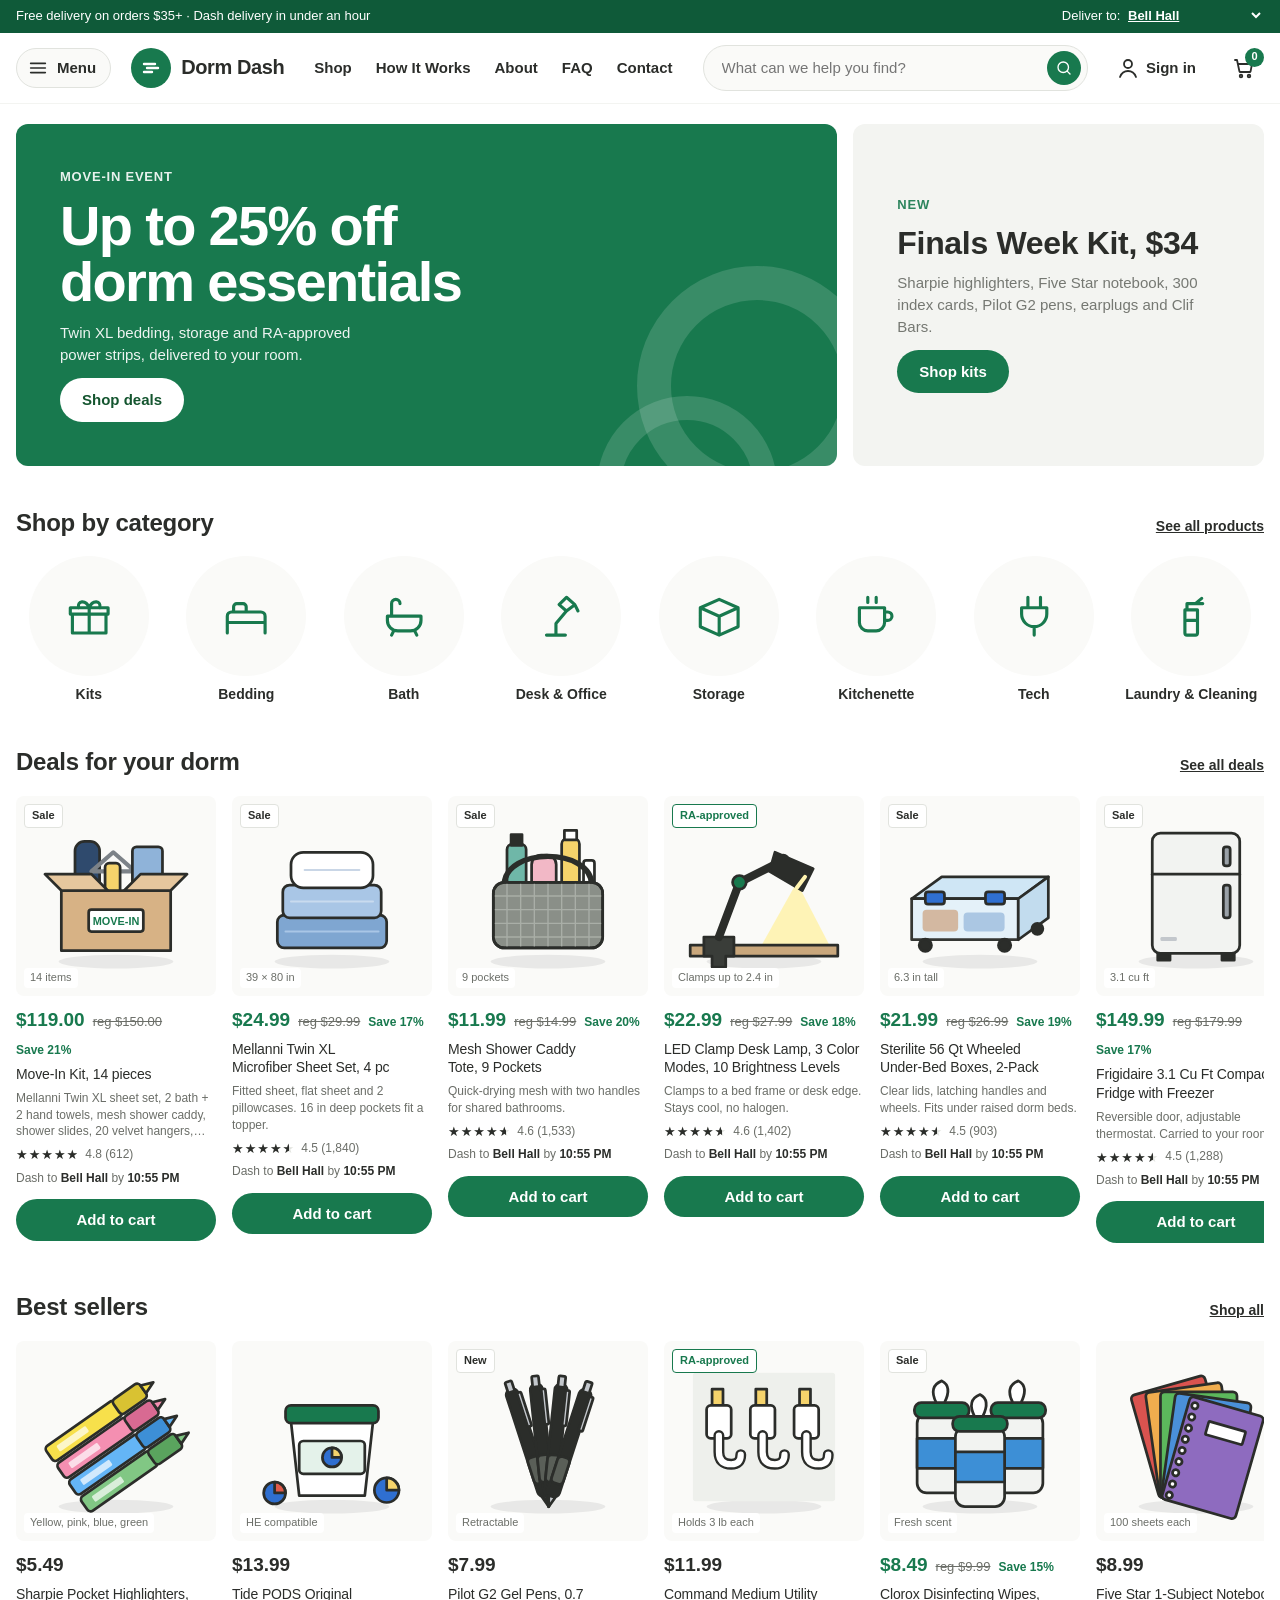
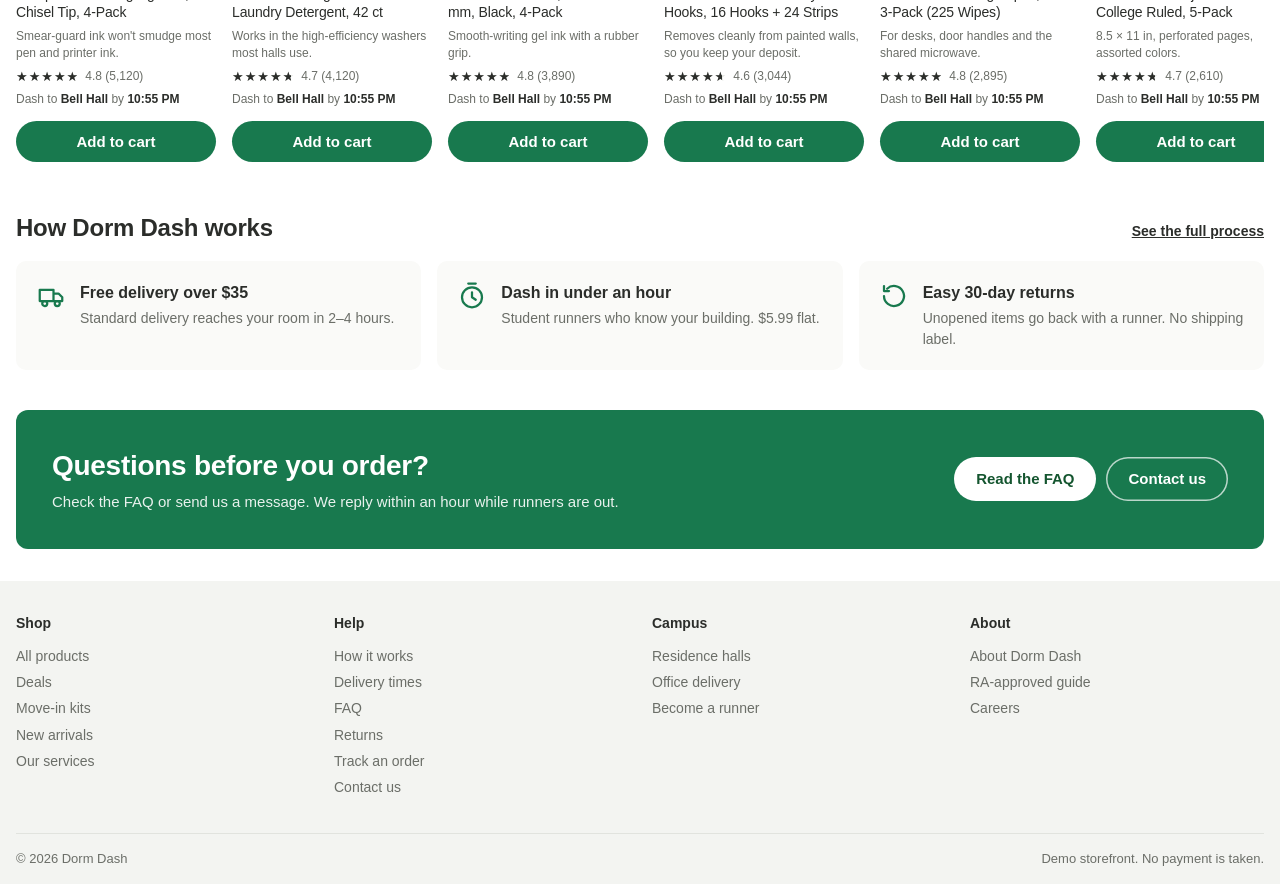
==== commit 0b163a81: "Add files via upload" ====
--- a/index.html
+++ b/index.html
@@ -3,306 +3,14 @@
 <head>
 <meta charset="utf-8">
 <meta name="viewport" content="width=device-width, initial-scale=1, viewport-fit=cover">
-<meta name="description" content="Dorm Dash: dorm and office essentials delivered to your residence hall.">
+<title>Dorm Dash | Dorm essentials delivered on campus</title>
+<meta name="description" content="Order dorm and office essentials and get them delivered to your residence hall, often in under an hour.">
 <meta name="theme-color" content="#0F5A39">
-<title>Dorm Dash</title>
 <link rel="icon" href="data:image/svg+xml,%3Csvg xmlns='http://www.w3.org/2000/svg' viewBox='0 0 24 24'%3E%3Ccircle cx='12' cy='12' r='12' fill='%2318794E'/%3E%3Cpath d='M5 8h11M8 12h11M5 16h8' stroke='white' stroke-width='2.4' stroke-linecap='round'/%3E%3C/svg%3E">
-<style>body{margin:0}img{max-width:100%}[hidden]{display:none!important}</style>
-<style>
-/* Layout: big-box retail pattern — utility strip, header with wide search, promo banners, category circles, deals rail, filter sidebar + product grid, gray footer */
-:root{
-  color-scheme:light;
-  --bg:#FFFFFF; --gray-1:#FAFAF8; --gray-2:#F3F4F1; --gray-3:#E1E3DE; --text:#2B2D2A; --muted:#6B6E68;
-  --green:#18794E; --green-dark:#0F5A39; --green-soft:#E4F2EA; --on-green:#FFFFFF;
-  --star:#2B2D2A; --sale:#18794E; --focus:#18794E;
-  --shadow:0 2px 10px rgba(30,35,30,.10);
-  --f:"Helvetica Neue",Helvetica,Arial,system-ui,sans-serif;
-}
+<link rel="stylesheet" href="style.css?v=5">
+</head>
+<body data-page="home">
 
-*{box-sizing:border-box}
-body{background:var(--bg);color:var(--text);font-family:var(--f);font-size:15px;line-height:1.45}
-h1,h2,h3{margin:0;text-wrap:balance;letter-spacing:-.01em}
-a{color:inherit}
-button,input,select{font:inherit;color:inherit}
-:focus-visible{outline:2px solid var(--focus);outline-offset:2px}
-.wrap{max-width:1280px;margin-inline:auto;padding-inline:16px}
-.num{font-variant-numeric:tabular-nums}
-.sr{position:absolute;width:1px;height:1px;overflow:hidden;clip:rect(0 0 0 0)}
-
-/* Utility strip */
-.util{background:var(--green-dark);color:#fff;font-size:13px}
-.util .wrap{display:flex;justify-content:space-between;gap:12px;padding-block:7px;flex-wrap:wrap}
-.util select{background:transparent;border:0;color:#fff;font-weight:700;cursor:pointer;text-decoration:underline;padding:0}
-.util select option{color:#222}
-
-/* Header */
-header{position:sticky;top:env(safe-area-inset-top,0px);z-index:30;background:var(--bg);border-bottom:1px solid var(--gray-2)}
-.head{display:flex;align-items:center;gap:20px;padding-block:12px}
-.logo{display:flex;align-items:center;gap:10px;text-decoration:none;flex:none}
-.mark{width:40px;height:40px;border-radius:50%;background:var(--green);display:grid;place-items:center}
-.mark svg{width:24px;height:24px}
-.logo b{font-size:20px;font-weight:800;letter-spacing:-.02em;color:var(--text)}
-.nav{display:flex;gap:4px}
-.nav a{text-decoration:none;font-weight:600;padding:8px 10px;border-radius:6px;white-space:nowrap}
-.nav a:hover{background:var(--gray-1)}
-.search{flex:1;display:flex;align-items:center;background:var(--gray-1);border:1px solid var(--gray-3);border-radius:999px;padding:0 6px 0 18px;min-width:0}
-.search input{flex:1;border:0;background:transparent;padding:11px 0;outline:none;min-width:0}
-.search button{border:0;background:var(--green);color:var(--on-green);width:34px;height:34px;border-radius:50%;display:grid;place-items:center;cursor:pointer}
-.search:focus-within{border-color:var(--green)}
-.acct,.cart-btn{display:flex;align-items:center;gap:6px;background:none;border:0;cursor:pointer;font-weight:600;padding:8px;border-radius:6px;flex:none;text-decoration:none}
-.acct:hover,.cart-btn:hover{background:var(--gray-1)}
-.cart-btn{position:relative}
-.cart-btn .count{position:absolute;top:0;right:0;background:var(--green);color:var(--on-green);font-size:11px;font-weight:800;min-width:19px;height:19px;border-radius:999px;display:grid;place-items:center;padding:0 4px}
-.icon{width:24px;height:24px;fill:none;stroke:currentColor;stroke-width:1.8;stroke-linecap:round;stroke-linejoin:round}
-@media (max-width:960px){.nav{display:none}}
-@media (max-width:640px){.head{flex-wrap:wrap;gap:10px}.search{order:5;flex-basis:100%}.acct span{display:none}.logo{margin-right:auto}}
-
-/* Hero banners */
-.banners{display:grid;grid-template-columns:2fr 1fr;gap:16px;padding-block:20px}
-.ban{border-radius:12px;padding:clamp(22px,4vw,44px);display:flex;flex-direction:column;justify-content:center;gap:12px;min-height:240px;position:relative;overflow:hidden;min-width:0}
-.ban.main{background:var(--green);color:var(--on-green)}
-.ban.side{background:var(--gray-2)}
-.ban .kicker{font-size:13px;font-weight:700;letter-spacing:.06em;text-transform:uppercase;opacity:.9}
-.ban h1{font-size:clamp(32px,4.6vw,56px);font-weight:800;line-height:1;letter-spacing:-.03em;max-width:13ch}
-.ban h2{font-size:clamp(24px,2.6vw,32px);font-weight:800;line-height:1.05}
-.ban p{margin:0;max-width:40ch;opacity:.92}
-.ban .deco{position:absolute;right:-40px;bottom:-40px;width:240px;height:240px;border-radius:50%;border:34px solid rgba(255,255,255,.14)}
-.ban .deco.two{right:60px;bottom:-110px;width:180px;height:180px;border-width:24px}
-.pill{align-self:flex-start;border:0;border-radius:999px;padding:11px 22px;font-weight:700;cursor:pointer;text-decoration:none}
-.pill.white{background:#fff;color:#14552F}
-.pill.green{background:var(--green);color:var(--on-green)}
-.pill:hover{filter:brightness(.95)}
-@media (max-width:760px){.banners{grid-template-columns:1fr}.ban{min-height:0}}
-
-/* Section heads */
-.sec{padding-block:20px}
-.sec-head{display:flex;justify-content:space-between;align-items:baseline;gap:12px;margin-bottom:16px}
-.sec-head h2{font-size:24px;font-weight:800}
-.sec-head a{font-weight:600;font-size:14px}
-
-/* Category circles */
-.circles{display:grid;grid-template-columns:repeat(8,1fr);gap:12px;overflow-x:auto}
-.circ{display:grid;justify-items:center;gap:8px;background:none;border:0;cursor:pointer;text-align:center;font-weight:600;font-size:14px;min-width:84px}
-.circ .disc{width:100%;max-width:120px;aspect-ratio:1;border-radius:50%;background:var(--gray-1);display:grid;place-items:center;transition:background .15s}
-.circ .disc svg{width:42%;height:42%;fill:none;stroke:var(--green);stroke-width:1.5;stroke-linecap:round;stroke-linejoin:round}
-.circ:hover .disc,.circ[aria-pressed="true"] .disc{background:var(--green-soft)}
-.circ[aria-pressed="true"]{text-decoration:underline;text-underline-offset:4px}
-@media (max-width:860px){.circles{grid-template-columns:repeat(8,96px);padding-bottom:6px}}
-
-/* Deals rail */
-.rail{display:grid;grid-auto-flow:column;grid-auto-columns:minmax(200px,1fr);gap:16px;overflow-x:auto;padding-bottom:8px;scroll-snap-type:x mandatory}
-.rail .card{scroll-snap-align:start}
-.rail,.circles,.tbl{contain:paint}
-
-/* Shop layout */
-.shop{display:grid;grid-template-columns:230px 1fr;gap:28px;padding-block:12px 40px}
-.filters{display:grid;gap:22px;align-content:start;position:sticky;top:90px}
-.filters h3{font-size:15px;font-weight:800;margin-bottom:10px}
-.fopt{display:flex;align-items:center;gap:10px;padding:5px 0;cursor:pointer;font-size:14px}
-.fopt input{accent-color:var(--green);width:17px;height:17px}
-.fopt .n{color:var(--muted);margin-left:auto;font-size:13px}
-.results-bar{display:flex;justify-content:space-between;align-items:center;gap:12px;margin-bottom:16px;flex-wrap:wrap}
-.results-bar h2{font-size:22px;font-weight:800}
-.results-bar .count{color:var(--muted);font-size:14px;font-weight:400;margin-left:6px}
-.sort{display:flex;align-items:center;gap:8px;font-size:14px}
-.sort select{border:1px solid var(--gray-3);border-radius:8px;padding:8px 10px;background:var(--bg)}
-.grid{display:grid;grid-template-columns:repeat(auto-fill,minmax(200px,1fr));gap:24px 18px}
-@media (max-width:860px){
-  .shop{grid-template-columns:1fr}
-  .filters{position:static;grid-template-columns:1fr 1fr;gap:14px;background:var(--gray-1);border-radius:10px;padding:14px}
-}
-@media (max-width:480px){.grid{grid-template-columns:1fr 1fr;gap:20px 12px}}
-
-/* Product card */
-.card{display:flex;flex-direction:column;gap:6px;min-width:0}
-.img{aspect-ratio:1;max-width:100%;background:var(--gray-1);border-radius:8px;display:grid;place-items:center;position:relative}
-.img svg{width:44%;height:44%;fill:none;stroke:var(--text);stroke-width:1.2;stroke-linecap:round;stroke-linejoin:round;opacity:.75}
-.img svg.art{width:82%;height:82%;fill:none;stroke:none;opacity:1}
-.line .mini svg.art{width:60px;height:60px;fill:none;stroke:none}
-.flag{position:absolute;left:8px;top:8px;font-size:11px;font-weight:700;padding:3px 7px;border-radius:4px;background:var(--bg);border:1px solid var(--gray-3)}
-.flag.ra{border-color:var(--green);color:var(--green)}
-.spec{position:absolute;left:8px;bottom:8px;font-size:11px;color:var(--muted);background:var(--bg);padding:2px 6px;border-radius:4px}
-.price{display:flex;align-items:baseline;gap:8px;flex-wrap:wrap;margin-top:4px}
-.price b{font-size:19px;font-weight:800}
-.price b.sale{color:var(--sale)}
-.price s{color:var(--muted);font-size:13px}
-.price .tag{font-size:12px;font-weight:700;color:var(--sale)}
-.card h3{font-size:14px;font-weight:400;line-height:1.35}
-.card .desc{margin:0;font-size:12px;color:var(--muted);line-height:1.4;display:-webkit-box;-webkit-line-clamp:3;-webkit-box-orient:vertical;overflow:hidden}
-.card .brand{font-size:12px;color:var(--muted)}
-.stars{display:flex;align-items:center;gap:6px;font-size:12px;color:var(--muted)}
-.stars .s{position:relative;font-size:13px;letter-spacing:1px;color:var(--gray-3);line-height:1}
-.stars .s i{position:absolute;inset:0;overflow:hidden;color:var(--star);font-style:normal;white-space:nowrap}
-.ship{font-size:12px;color:var(--muted)}
-.ship b{color:var(--text)}
-.add{margin-top:6px;border:0;background:var(--green);color:var(--on-green);font-weight:700;border-radius:999px;padding:10px;cursor:pointer;width:100%}
-.add:hover{background:var(--green-dark);color:#fff}
-.add.done{background:var(--text);color:var(--bg)}
-.empty{grid-column:1/-1;padding:40px 16px;text-align:center;color:var(--muted);background:var(--gray-1);border-radius:10px}
-
-/* Perks */
-.perks{display:grid;grid-template-columns:repeat(3,1fr);gap:16px}
-.perk{background:var(--gray-1);border-radius:10px;padding:20px;display:flex;gap:14px;align-items:flex-start;min-width:0}
-.perk .icon{color:var(--green);flex:none;width:30px;height:30px}
-.perk b{display:block;font-size:16px;margin-bottom:2px}
-.perk span{color:var(--muted);font-size:14px}
-@media (max-width:760px){.perks{grid-template-columns:1fr}}
-
-footer{background:var(--gray-2);margin-top:32px}
-.fcols{display:grid;grid-template-columns:repeat(4,1fr);gap:24px;padding-block:32px}
-.fcols h4{margin:0 0 10px;font-size:14px}
-.fcols a{display:block;text-decoration:none;color:var(--muted);font-size:14px;padding:3px 0}
-.fcols a:hover{color:var(--text);text-decoration:underline}
-.fbase{border-top:1px solid var(--gray-3);padding-block:16px;font-size:13px;color:var(--muted);display:flex;justify-content:space-between;gap:12px;flex-wrap:wrap}
-@media (max-width:640px){.fcols{grid-template-columns:1fr 1fr}}
-
-/* Drawer */
-.scrim{position:fixed;inset:0;background:rgba(10,14,10,.5);z-index:40;opacity:0;pointer-events:none;transition:opacity .2s}
-.scrim.open{opacity:1;pointer-events:auto}
-.drawer-clip{position:fixed;inset:0;overflow:hidden;pointer-events:none;z-index:50}
-.drawer{position:absolute;pointer-events:auto;top:0;right:0;bottom:0;width:min(440px,100%);background:var(--bg);z-index:50;display:flex;flex-direction:column;transform:translateX(105%);transition:transform .25s ease;box-shadow:var(--shadow);padding-top:env(safe-area-inset-top,0px);padding-bottom:env(safe-area-inset-bottom,0px)}
-.drawer.open{transform:none}
-.d-head{display:flex;justify-content:space-between;align-items:center;padding:16px 20px;border-bottom:1px solid var(--gray-2)}
-.d-head h2{font-size:20px;font-weight:800}
-.x{border:0;background:var(--gray-1);border-radius:50%;width:36px;height:36px;cursor:pointer;font-size:20px;line-height:1}
-.d-body{flex:1;overflow-y:auto;padding:16px 20px;display:grid;gap:16px;align-content:start}
-.d-foot{border-top:1px solid var(--gray-2);padding:16px 20px;display:grid;gap:12px;background:var(--gray-1)}
-.line{display:grid;grid-template-columns:64px 1fr auto;gap:12px;align-items:start;padding-bottom:16px;border-bottom:1px solid var(--gray-2)}
-.line .mini{width:64px;height:64px;border-radius:6px;background:var(--gray-1);display:grid;place-items:center}
-.line .mini svg{width:30px;height:30px;fill:none;stroke:var(--text);stroke-width:1.4;stroke-linecap:round;stroke-linejoin:round}
-.line b{font-size:14px;font-weight:600;display:block;line-height:1.3}
-.line .unit{font-size:12px;color:var(--muted)}
-.qty{display:flex;align-items:center;border:1px solid var(--gray-3);border-radius:999px;margin-top:8px;width:max-content}
-.qty button{border:0;background:transparent;width:32px;height:30px;cursor:pointer;font-weight:700}
-.qty span{min-width:22px;text-align:center;font-size:13px}
-.line-total{font-weight:800;font-size:15px}
-.progress{background:var(--green-soft);border-radius:8px;padding:12px 14px;font-size:14px}
-.pbar{height:6px;border-radius:3px;background:var(--gray-3);margin-top:8px;overflow:hidden}
-.pbar i{display:block;height:100%;background:var(--green);transition:width .3s}
-.speed{display:grid;grid-template-columns:1fr 1fr;gap:8px}
-.speed label{border:1.5px solid var(--gray-3);background:var(--bg);border-radius:8px;padding:10px 12px;cursor:pointer;font-size:13px;display:grid;gap:2px;position:relative}
-.speed input{position:absolute;opacity:0;pointer-events:none}
-.speed label:has(input:checked){border-color:var(--green);box-shadow:inset 0 0 0 1px var(--green)}
-.speed label:has(input:focus-visible){outline:2px solid var(--focus);outline-offset:2px}
-.speed b{font-size:14px}
-.note{font-size:12px;color:var(--muted)}
-.sum{display:grid;gap:4px;font-size:14px}
-.sum div{display:flex;justify-content:space-between}
-.sum .total{font-weight:800;font-size:18px;margin-top:6px;padding-top:8px;border-top:1px solid var(--gray-3)}
-.wide{width:100%;justify-content:center;display:flex;padding:13px}
-.ghost{background:var(--bg);color:var(--text);border:1.5px solid var(--gray-3)}
-.form{display:grid;gap:12px}
-.field{display:grid;gap:4px}
-.field label{font-size:13px;font-weight:700}
-.field input,.field select{border:1.5px solid var(--gray-3);border-radius:8px;padding:10px 12px;background:var(--bg);width:100%}
-.field input:focus,.field select:focus{border-color:var(--green);outline:none}
-.err{color:#C0392B;font-size:12px}
-.row2{display:grid;grid-template-columns:1.4fr 1fr;gap:10px}
-.confirm{text-align:center;padding:20px 4px;display:grid;gap:10px;justify-items:center}
-.confirm .check{width:60px;height:60px;border-radius:50%;background:var(--green);display:grid;place-items:center;color:var(--on-green);font-size:30px}
-.confirm h3{font-size:24px;font-weight:800}
-.slip{width:100%;text-align:left;background:var(--gray-1);border-radius:8px;padding:14px;display:grid;gap:6px;font-size:14px}
-.slip div{display:flex;justify-content:space-between;gap:12px}
-
-
-/* Lock the page to the screen width (no sideways drift on phones) */
-html,body{max-width:100%;overflow-x:hidden;overscroll-behavior-x:none}
-@supports (overflow:clip){html,body{overflow-x:clip}}
-.drawer{visibility:hidden;transition:transform .25s ease,visibility 0s linear .25s}
-.drawer.open{visibility:visible;transition:transform .25s ease,visibility 0s}
-
-/* Phone + laptop tuning */
-.tabbar,.filter-btn{display:none}
-@media (min-width:1200px){.grid{grid-template-columns:repeat(5,1fr)}}
-@media (max-width:960px){
-  .tabbar{display:grid;grid-template-columns:repeat(5,1fr);position:fixed;left:0;right:0;bottom:0;z-index:35;background:var(--bg);border-top:1px solid var(--gray-3);padding:6px 4px calc(6px + env(safe-area-inset-bottom,0px));box-shadow:0 -2px 10px rgba(30,35,30,.06)}
-  .tab{display:grid;justify-items:center;gap:2px;font-size:11px;font-weight:600;color:var(--muted);text-decoration:none;background:none;border:0;padding:4px 0;cursor:pointer;position:relative;min-height:44px}
-  .tab .icon{width:23px;height:23px;color:var(--text)}
-  .tab .count{position:absolute;top:0;left:calc(50% + 4px);background:var(--green);color:var(--on-green);font-size:10px;font-weight:800;min-width:17px;height:17px;border-radius:999px;display:grid;place-items:center;padding:0 4px}
-  body{padding-bottom:calc(66px + env(safe-area-inset-bottom,0px))}
-  .toast{bottom:calc(84px + env(safe-area-inset-bottom,0px))}
-}
-@media (max-width:860px){
-  .filter-btn{display:inline-flex;align-items:center;gap:6px;padding:8px 16px}
-  .filters{display:none}
-  .filters.show{display:grid}
-  .results-bar h2{flex-basis:100%}
-  .results-bar{gap:10px}
-}
-@media (max-width:640px){
-  .util .promo{display:none}
-  .util .wrap{justify-content:center}
-  .head{padding-block:10px}
-  .mark{width:34px;height:34px}
-  .logo b{font-size:18px}
-  .cart-btn{display:none}
-  .banners{padding-block:12px;gap:12px}
-  .ban{padding:22px;gap:10px}
-  .ban h1{font-size:34px}
-  .ban .deco{width:150px;height:150px;border-width:22px;right:-50px;bottom:-50px}
-  .ban .deco.two{display:none}
-  .sec{padding-block:14px}
-  .sec-head{margin-bottom:12px}
-  .sec-head h2{font-size:20px}
-  .circles{grid-template-columns:repeat(8,74px);gap:10px}
-  .circ{min-width:74px;font-size:12px}
-  .rail{grid-auto-columns:46%;gap:12px}
-  .card .desc{-webkit-line-clamp:2}
-  .price b{font-size:17px}
-  .card h3{font-size:13px}
-  .add{padding:11px 8px}
-  .results-bar h2{font-size:19px}
-  .qty button{width:40px;height:36px}
-  .perk{padding:16px}
-  .fcols{padding-block:24px;gap:20px}
-  .fcols a{padding:6px 0}
-  input,select,textarea{font-size:16px!important}
-  .page{padding-block:16px 32px}
-  .panel{padding:16px}
-}
-
-/* Info pages */
-.page{padding-block:24px 40px}
-.page > *{max-width:880px}
-.crumb{font-size:14px;color:var(--muted);margin-bottom:14px}
-.crumb a{color:var(--green);font-weight:600;text-decoration:none}
-.crumb a:hover{text-decoration:underline}
-.page h1{font-size:clamp(28px,4vw,40px);font-weight:800;margin-bottom:10px}
-.page .lede{color:var(--muted);font-size:17px;max-width:62ch;margin:0 0 24px}
-.page h2{font-size:20px;font-weight:800;margin:30px 0 10px}
-.page p,.page li{max-width:68ch}
-.page ul{padding-left:20px;display:grid;gap:8px}
-.tbl{overflow-x:auto;border:1px solid var(--gray-3);border-radius:10px}
-.tbl table{border-collapse:collapse;width:100%;font-size:14px;min-width:460px}
-.tbl th,.tbl td{text-align:left;padding:11px 14px;border-bottom:1px solid var(--gray-3)}
-.tbl tr:last-child td{border-bottom:0}
-.tbl th{background:var(--gray-1);font-weight:700}
-.hall-list{display:grid;grid-template-columns:repeat(auto-fill,minmax(210px,1fr));gap:12px}
-.hall{background:var(--gray-1);border-radius:10px;padding:16px;display:grid;gap:6px;align-content:start}
-.hall b{font-size:16px}
-.hall span{color:var(--muted);font-size:14px}
-.hall.sel{box-shadow:inset 0 0 0 2px var(--green)}
-.hall .pill{padding:8px 16px;font-size:14px;margin-top:6px}
-.panel{background:var(--gray-1);border-radius:12px;padding:20px;max-width:540px}
-.ok{background:var(--green-soft);color:var(--text);border-radius:8px;padding:12px 14px;font-size:14px}
-.ok.bad{background:#FCE9E6;color:#8A2318}
-.track-steps{display:grid;grid-template-columns:repeat(4,1fr);gap:6px;margin-top:12px}
-.track-steps span{font-size:12px;color:var(--muted);border-top:4px solid var(--gray-3);padding-top:6px}
-.track-steps span.on{border-color:var(--green);color:var(--text);font-weight:700}
-.order-card{background:var(--bg);border:1px solid var(--gray-3);border-radius:10px;padding:16px;display:grid;gap:4px;margin-top:12px}
-.roles{display:grid;gap:12px}
-.role{border:1px solid var(--gray-3);border-radius:10px;padding:16px 18px;display:flex;justify-content:space-between;gap:12px;flex-wrap:wrap;align-items:center}
-.role b{display:block;font-size:16px}
-.role span{color:var(--muted);font-size:14px}
-.inline{display:flex;gap:10px;flex-wrap:wrap}
-.inline input{flex:1;min-width:180px;border:1.5px solid var(--gray-3);border-radius:999px;padding:10px 16px;background:var(--bg)}
-
-.toast{position:fixed;left:50%;visibility:hidden;bottom:calc(20px + env(safe-area-inset-bottom,0px));transform:translate(-50%,160%);background:var(--text);color:var(--bg);padding:11px 18px;border-radius:8px;font-weight:600;font-size:14px;z-index:60;transition:transform .25s;max-width:calc(100% - 32px);white-space:nowrap;overflow:hidden;text-overflow:ellipsis}
-.toast.show{transform:translate(-50%,0);visibility:visible}
-@media (prefers-reduced-motion:reduce){*{transition:none!important}}
-</style>
-</head>
-<body>
 <div class="util">
   <div class="wrap">
     <span class="promo">Free delivery on orders $35+ · Dash delivery in under an hour</span>
@@ -312,252 +20,74 @@
 
 <header>
   <div class="wrap head">
-    <a class="logo" href="#home" data-home="" aria-label="Dorm Dash home">
-      <span class="mark"><svg viewBox="0 0 24 24" fill="none" stroke="#fff" stroke-width="2.4" stroke-linecap="round"><path d="M5 8h11M8 12h11M5 16h8"/></svg></span>
+    <button class="menu-btn" id="menuBtn" aria-label="Menu" aria-expanded="false" aria-controls="nav"><svg class="icon" viewBox="0 0 24 24" aria-hidden="true"><path d="M4 7h16M4 12h16M4 17h16"/></svg><span>Menu</span></button>
+    <a class="logo" href="index.html" aria-label="Dorm Dash home">
+      <span class="mark"><svg viewBox="0 0 24 24" fill="none" stroke="#fff" stroke-width="2.4" stroke-linecap="round" aria-hidden="true"><path d="M5 8h11M8 12h11M5 16h8"/></svg></span>
       <b>Dorm Dash</b>
     </a>
-    <nav class="nav" aria-label="Main">
-      <a href="#cats" data-home="cats">Categories</a><a href="#deals" data-home="deals">Deals</a><a href="#shop" data-jump="kits">Kits</a><a href="#delivery" data-page="delivery">Delivery</a>
-    </nav>
+    <nav class="nav" id="nav" aria-label="Menu"><a href="index.html" aria-current="page"><svg class="icon" viewBox="0 0 24 24" aria-hidden="true"><path d="M3 11l9-7 9 7v9a1 1 0 0 1-1 1h-5v-6h-6v6H4a1 1 0 0 1-1-1z"/></svg><span><b>Home</b><small>Deals, best sellers and categories</small></span></a><a href="products.html"><svg class="icon" viewBox="0 0 24 24" aria-hidden="true"><rect x="3" y="3" width="7" height="7" rx="1.5"/><rect x="14" y="3" width="7" height="7" rx="1.5"/><rect x="3" y="14" width="7" height="7" rx="1.5"/><rect x="14" y="14" width="7" height="7" rx="1.5"/></svg><span><b>Shop</b><small>All products and our delivery services</small></span></a><a href="how-it-works.html"><svg class="icon" viewBox="0 0 24 24" aria-hidden="true"><path d="M3 7h11v9H3zM14 10h4l3 3v3h-7"/><circle cx="7" cy="18" r="2"/><circle cx="17" cy="18" r="2"/></svg><span><b>How It Works</b><small>Steps, delivery times and halls</small></span></a><a href="about.html"><svg class="icon" viewBox="0 0 24 24" aria-hidden="true"><circle cx="9" cy="8" r="3.5"/><path d="M2.5 20c.8-3.6 3.4-5.5 6.5-5.5s5.7 1.9 6.5 5.5"/><circle cx="17" cy="9" r="2.8"/><path d="M16 14.6c2.8-.2 5 1.4 5.6 4.4"/></svg><span><b>About</b><small>Our story, RA-approved guide and careers</small></span></a><a href="faq.html"><svg class="icon" viewBox="0 0 24 24" aria-hidden="true"><circle cx="12" cy="12" r="9"/><path d="M9.5 9.5a2.5 2.5 0 1 1 3.5 2.3c-.7.3-1 .9-1 1.7M12 17h.01"/></svg><span><b>FAQ</b><small>Answers about orders, delivery and returns</small></span></a><a href="contact.html"><svg class="icon" viewBox="0 0 24 24" aria-hidden="true"><path d="M4 5h16v11H9l-5 4z"/></svg><span><b>Contact</b><small>Message us, track or return an order</small></span></a></nav>
+    <nav class="toplinks" aria-label="Main"><a href="products.html">Shop</a><a href="how-it-works.html">How It Works</a><a href="about.html">About</a><a href="faq.html">FAQ</a><a href="contact.html">Contact</a></nav>
     <form class="search" id="searchForm" role="search">
-      <label for="q" class="sr">Search</label>
+      <label for="q" class="sr">Search products</label>
       <input id="q" type="search" placeholder="What can we help you find?" autocomplete="off">
-      <button aria-label="Search"><svg class="icon" style="width:18px;height:18px" viewBox="0 0 24 24"><circle cx="11" cy="11" r="7"/><path d="m20 20-3.5-3.5"/></svg></button>
+      <button aria-label="Search"><svg class="icon" style="width:18px;height:18px" viewBox="0 0 24 24" aria-hidden="true"><circle cx="11" cy="11" r="7"/><path d="m20 20-3.5-3.5"/></svg></button>
     </form>
-    <a class="acct" href="#signin" data-page="signin"><svg class="icon" viewBox="0 0 24 24"><circle cx="12" cy="8" r="4"/><path d="M4 21c1.5-4 4.5-6 8-6s6.5 2 8 6"/></svg><span id="acctLabel">Sign in</span></a>
-    <button class="cart-btn" id="openCart" aria-label="Open cart"><svg class="icon" viewBox="0 0 24 24"><path d="M3 4h2l2.4 11.2a1 1 0 0 0 1 .8h9.2a1 1 0 0 0 1-.8L20 8H6.2"/><circle cx="9" cy="20" r="1.3"/><circle cx="17" cy="20" r="1.3"/></svg><span class="count num" id="cartCount">0</span></button>
+    <button class="acct" id="acct"><svg class="icon" viewBox="0 0 24 24" aria-hidden="true"><circle cx="12" cy="8" r="4"/><path d="M4 21c1.5-4 4.5-6 8-6s6.5 2 8 6"/></svg><span id="acctLabel">Sign in</span></button>
+    <button class="cart-btn" id="openCart" aria-label="Open cart"><svg class="icon" viewBox="0 0 24 24" aria-hidden="true"><path d="M3 4h2l2.4 11.2a1 1 0 0 0 1 .8h9.2a1 1 0 0 0 1-.8L20 8H6.2"/><circle cx="9" cy="20" r="1.3"/><circle cx="17" cy="20" r="1.3"/></svg><span class="count num" id="cartCount">0</span></button>
   </div>
 </header>
 
-<main id="home" class="wrap">
-  <section class="banners">
-    <div class="ban main">
-      <span class="kicker">Move-in event</span>
-      <h1>Up to 25% off dorm essentials</h1>
-      <p>Twin XL bedding, storage and RA-approved power strips, delivered to your room.</p>
-      <a class="pill white" href="#deals" data-home="deals">Shop deals</a>
-      <span class="deco" aria-hidden="true"></span><span class="deco two" aria-hidden="true"></span>
-    </div>
-    <div class="ban side">
-      <span class="kicker" style="color:var(--green)">New</span>
-      <h2>Finals Week Kit, $34</h2>
-      <p style="color:var(--muted)">Sharpie highlighters, Five Star notebook, 300 index cards, Pilot G2 pens, earplugs and Clif Bars.</p>
-      <button class="pill green" data-jump="kits">Shop kits</button>
-    </div>
-  </section>
+<main class="wrap">
+<section class="banners">
+  <div class="ban main">
+    <span class="kicker">Move-in event</span>
+    <h1>Up to 25% off dorm essentials</h1>
+    <p>Twin XL bedding, storage and RA-approved power strips, delivered to your room.</p>
+    <a class="pill white" href="products.html?view=deals">Shop deals</a>
+    <span class="deco" aria-hidden="true"></span><span class="deco two" aria-hidden="true"></span>
+  </div>
+  <div class="ban side">
+    <span class="kicker" style="color:var(--green)">New</span>
+    <h2>Finals Week Kit, $34</h2>
+    <p style="color:var(--muted)">Sharpie highlighters, Five Star notebook, 300 index cards, Pilot G2 pens, earplugs and Clif Bars.</p>
+    <a class="pill green" href="products.html?cat=kits">Shop kits</a>
+  </div>
+</section>
 
-  <section class="sec" id="cats">
-    <div class="sec-head"><h2>Shop by category</h2></div>
-    <div class="circles" id="circles"></div>
-  </section>
+<section class="sec" id="cats">
+  <div class="sec-head"><h2>Shop by category</h2><a href="products.html">See all products</a></div>
+  <div class="circles" id="circles"></div>
+</section>
 
-  <section class="sec" id="deals">
-    <div class="sec-head"><h2>Deals for your dorm</h2><a href="#shop" id="allDeals">See all deals</a></div>
-    <div class="rail" id="rail"></div>
-  </section>
+<section class="sec" id="deals">
+  <div class="sec-head"><h2>Deals for your dorm</h2><a href="products.html?view=deals">See all deals</a></div>
+  <div class="rail" id="rail"></div>
+</section>
 
-  <section class="shop" id="shop">
-    <aside class="filters" id="filters" aria-label="Filters">
-      <div><h3>Category</h3><div id="fCats"></div></div>
-      <div>
-        <h3>Price</h3>
-        <label class="fopt"><input type="radio" name="price" value="0" checked> Any price</label>
-        <label class="fopt"><input type="radio" name="price" value="15"> Under $15</label>
-        <label class="fopt"><input type="radio" name="price" value="30"> Under $30</label>
-        <label class="fopt"><input type="radio" name="price" value="60"> Under $60</label>
-      </div>
-      <div>
-        <h3>Features</h3>
-        <label class="fopt"><input type="checkbox" id="fSale"> On sale</label>
-        <label class="fopt"><input type="checkbox" id="fRa"> RA-approved</label>
-        <label class="fopt"><input type="checkbox" id="fNew"> New arrivals</label>
-      </div>
-    </aside>
-    <div style="min-width:0">
-      <div class="results-bar">
-        <h2 id="resTitle">All products<span class="count num" id="resCount"></span></h2>
-        <button class="pill ghost filter-btn" id="filterBtn" aria-expanded="false" aria-controls="filters"><svg class="icon" style="width:18px;height:18px" viewBox="0 0 24 24"><path d="M4 6h16M7 12h10M10 18h4"/></svg>Filters</button>
-        <label class="sort" for="sort">Sort by
-          <select id="sort"><option value="feat">Featured</option><option value="low">Price: low to high</option><option value="high">Price: high to low</option><option value="rating">Guest rating</option></select>
-        </label>
-      </div>
-      <div class="grid" id="grid"></div>
-    </div>
-  </section>
+<section class="sec">
+  <div class="sec-head"><h2>Best sellers</h2><a href="products.html?sort=rating">Shop all</a></div>
+  <div class="rail" id="best"></div>
+</section>
 
-  <section class="sec" id="perks">
-    <div class="sec-head"><h2>How Dorm Dash works</h2></div>
-    <div class="perks">
-      <div class="perk"><svg class="icon" viewBox="0 0 24 24"><path d="M3 7h11v9H3zM14 10h4l3 3v3h-7M7 19a2 2 0 1 0 0-.1M17 19a2 2 0 1 0 0-.1"/></svg><div><b>Free delivery over $35</b><span>Standard delivery reaches your room in 2–4 hours.</span></div></div>
-      <div class="perk"><svg class="icon" viewBox="0 0 24 24"><circle cx="12" cy="13" r="8"/><path d="M12 9v4l3 2M9 2h6"/></svg><div><b>Dash in under an hour</b><span>Student runners who know your building. $5.99 flat.</span></div></div>
-      <div class="perk"><svg class="icon" viewBox="0 0 24 24"><path d="M4 12a8 8 0 1 0 2.5-5.8M4 4v4h4"/></svg><div><b>Easy 30-day returns</b><span>Unopened items go back with a runner. No shipping label.</span></div></div>
-    </div>
-  </section>
+<section class="sec">
+  <div class="sec-head"><h2>How Dorm Dash works</h2><a href="how-it-works.html">See the full process</a></div>
+  <div class="perks">
+    <div class="perk"><svg class="icon" viewBox="0 0 24 24" aria-hidden="true"><path d="M3 7h11v9H3zM14 10h4l3 3v3h-7"/><circle cx="7" cy="18" r="2"/><circle cx="17" cy="18" r="2"/></svg><div><b>Free delivery over $35</b><span>Standard delivery reaches your room in 2–4 hours.</span></div></div>
+    <div class="perk"><svg class="icon" viewBox="0 0 24 24" aria-hidden="true"><circle cx="12" cy="13" r="8"/><path d="M12 9v4l3 2M9 2h6"/></svg><div><b>Dash in under an hour</b><span>Student runners who know your building. $5.99 flat.</span></div></div>
+    <div class="perk"><svg class="icon" viewBox="0 0 24 24" aria-hidden="true"><path d="M4 12a8 8 0 1 0 2.5-5.8M4 4v4h4"/></svg><div><b>Easy 30-day returns</b><span>Unopened items go back with a runner. No shipping label.</span></div></div>
+  </div>
+</section>
+
+<section class="cta"><div><h2>Questions before you order?</h2><p>Check the FAQ or send us a message. We reply within an hour while runners are out.</p></div><div class="btns"><a class="pill white" href="faq.html">Read the FAQ</a><a class="pill outline-w" href="contact.html">Contact us</a></div></section>
 </main>
-
-<div class="wrap">
-  <section class="page" data-page="delivery" hidden>
-    <div class="crumb"><a href="#home" data-home="">Home</a> / Help / Delivery times</div>
-    <h1>Delivery times</h1>
-    <p class="lede">Runners are out 8am to 1am, seven days a week. Orders placed after 1am go out with the first runs at 8am.</p>
-    <div class="tbl"><table>
-      <thead><tr><th>Option</th><th>Arrives</th><th>Cost</th></tr></thead>
-      <tbody>
-        <tr><td><b>Standard</b></td><td>2–4 hours</td><td>$3.99, free on orders $35+</td></tr>
-        <tr><td><b>Dash</b></td><td>Under an hour on campus</td><td>$5.99 flat</td></tr>
-        <tr><td><b>Off campus</b></td><td>About 55 minutes with Dash</td><td>Same as above</td></tr>
-      </tbody></table></div>
-    <h2>Estimated Dash times by hall</h2>
-    <div class="tbl"><table><thead><tr><th>Location</th><th>Typical Dash time</th></tr></thead><tbody id="etaRows"></tbody></table></div>
-    <h2>Large items</h2>
-    <p>Mini fridges and mattress toppers are carried to your door. If your hall has no elevator, runners take the stairs at no extra charge.</p>
-  </section>
-
-  <section class="page" data-page="returns" hidden>
-    <div class="crumb"><a href="#home" data-home="">Home</a> / Help / Returns</div>
-    <h1>Returns</h1>
-    <p class="lede">Unopened items can be returned within 30 days. A runner picks them up from your hall, so there's nothing to print or ship.</p>
-    <ul>
-      <li>Refunds go back to your original payment within 3–5 business days of pickup.</li>
-      <li>Opened bedding, towels and shower shoes can't be returned for hygiene reasons unless they arrived damaged.</li>
-      <li>Damaged or wrong item? We'll replace it free, opened or not.</li>
-    </ul>
-    <h2>Schedule a pickup</h2>
-    <form class="form panel demo" novalidate data-ok="Pickup scheduled. Leave the item at your door and we'll text you when the runner has it.">
-      <div class="field"><label for="retNo">Order number</label><input id="retNo" placeholder="DD-41234" required></div>
-      <div class="field"><label for="retWhy">Reason</label><select id="retWhy"><option>Changed my mind</option><option>Wrong size or fit</option><option>Arrived damaged</option><option>Wrong item sent</option></select></div>
-      <div class="field"><label for="retWhen">Pickup window</label><select id="retWhen"><option>Today, 4–6pm</option><option>Today, 8–10pm</option><option>Tomorrow, 10am–12pm</option><option>Tomorrow, 2–4pm</option></select></div>
-      <button class="pill green">Schedule pickup</button>
-      <div class="ok" role="status" hidden></div>
-    </form>
-  </section>
-
-  <section class="page" data-page="track" hidden>
-    <div class="crumb"><a href="#home" data-home="">Home</a> / Help / Track an order</div>
-    <h1>Track an order</h1>
-    <p class="lede">Enter the order number from your confirmation. It starts with DD-.</p>
-    <form class="inline" id="trackForm" novalidate>
-      <label for="trackNo" class="sr">Order number</label>
-      <input id="trackNo" placeholder="DD-41234">
-      <button class="pill green">Track</button>
-    </form>
-    <div id="trackResult" role="status"></div>
-    <h2>Your recent orders</h2>
-    <div id="recentOrders"></div>
-  </section>
-
-  <section class="page" data-page="contact" hidden>
-    <div class="crumb"><a href="#home" data-home="">Home</a> / Help / Contact us</div>
-    <h1>Contact us</h1>
-    <p class="lede">Questions about an order, a missing item or a hall we don't serve yet? Send a message and we'll reply within an hour while runners are out. You can also text us at <b>(478) 555-0142</b>.</p>
-    <form class="form panel demo" novalidate data-ok="Message sent. We'll reply to your email within an hour.">
-      <div class="field"><label for="cName">Name</label><input id="cName" required autocomplete="name"></div>
-      <div class="field"><label for="cEmail">Email</label><input id="cEmail" type="email" required autocomplete="email"></div>
-      <div class="field"><label for="cTopic">Topic</label><select id="cTopic"><option>An order I placed</option><option>Returns</option><option>Delivery to my hall</option><option>Something else</option></select></div>
-      <div class="field"><label for="cMsg">Message</label><input id="cMsg" required placeholder="How can we help?"></div>
-      <button class="pill green">Send message</button>
-      <div class="ok" role="status" hidden></div>
-    </form>
-  </section>
-
-  <section class="page" data-page="halls" hidden>
-    <div class="crumb"><a href="#home" data-home="">Home</a> / Campus / Residence halls</div>
-    <h1>Residence halls we deliver to</h1>
-    <p class="lede">Pick your hall to see delivery times on every product. You can change it anytime from the bar at the top.</p>
-    <div class="hall-list" id="hallList"></div>
-  </section>
-
-  <section class="page" data-page="office" hidden>
-    <div class="crumb"><a href="#home" data-home="">Home</a> / Campus / Office delivery</div>
-    <h1>Office and study room delivery</h1>
-    <p class="lede">Stuck in the library, a lab or a campus office? We'll bring supplies to you.</p>
-    <ul>
-      <li>Choose <b>Other / Off Campus</b> as your delivery location.</li>
-      <li>At checkout, enter the building and room, like "Library, 3rd floor study room 312".</li>
-      <li>Add a note if the runner needs to ask at a front desk.</li>
-    </ul>
-    <h2>Popular for offices</h2>
-    <p>Five Star notebooks, Pilot G2 pens, Post-it flags, Anker charging cables, Clorox wipes and the LED clamp desk lamp.</p>
-    <button class="pill green" data-act="office">Set delivery to Other / Off Campus</button>
-  </section>
-
-  <section class="page" data-page="runner" hidden>
-    <div class="crumb"><a href="#home" data-home="">Home</a> / Campus / Become a runner</div>
-    <h1>Become a runner</h1>
-    <p class="lede">Deliver to the halls you already know, on hours that fit around class. Runners earn per delivery plus 100% of tips.</p>
-    <ul>
-      <li>Pick your own shifts, as short as two hours.</li>
-      <li>Most deliveries are on foot or by bike.</li>
-      <li>Must be a currently enrolled student.</li>
-    </ul>
-    <h2>Apply</h2>
-    <form class="form panel demo" novalidate data-ok="Application received. We'll email you about a quick interview within a few days.">
-      <div class="field"><label for="rName">Full name</label><input id="rName" required autocomplete="name"></div>
-      <div class="field"><label for="rEmail">Student email</label><input id="rEmail" type="email" required placeholder="you@school.edu"></div>
-      <div class="field"><label for="rRole">Position</label><select id="rRole"><option>Campus Runner</option><option>Hall Ambassador</option><option>Social Media Intern</option></select></div>
-      <div class="field"><label for="rHours">Hours per week</label><select id="rHours"><option>Under 5</option><option>5–10</option><option>10–15</option><option>15+</option></select></div>
-      <button class="pill green">Submit application</button>
-      <div class="ok" role="status" hidden></div>
-    </form>
-  </section>
-
-  <section class="page" data-page="story" hidden>
-    <div class="crumb"><a href="#home" data-home="">Home</a> / About / Our story</div>
-    <h1>Our story</h1>
-    <p class="lede">Dorm Dash started with a familiar problem: it's move-in day, you forgot the shower caddy, and you don't have a car.</p>
-    <p>Most students live a long walk or a rideshare away from the nearest big store. We built Dorm Dash so the things you need for your room and your classes come to you, delivered by students who live on the same campus.</p>
-    <p>We stock what fits a dorm: Twin XL sizes, items that follow housing rules, and kits that cover move-in, finals and sick days in one order.</p>
-    <button class="pill green" data-home="cats">Start shopping</button>
-  </section>
-
-  <section class="page" data-page="ra" hidden>
-    <div class="crumb"><a href="#home" data-home="">Home</a> / About / RA-approved guide</div>
-    <h1>RA-approved guide</h1>
-    <p class="lede">Housing offices ban some common items. Anything tagged RA-approved follows the rules most halls enforce.</p>
-    <div class="tbl"><table>
-      <thead><tr><th>Usually banned</th><th>Choose this instead</th></tr></thead>
-      <tbody>
-        <tr><td>Extension cords</td><td>UL-listed surge protector strips</td></tr>
-        <tr><td>Halogen lamps</td><td>LED desk and clamp lamps</td></tr>
-        <tr><td>Hot plates and kettles without shut-off</td><td>Kettles with automatic shut-off</td></tr>
-        <tr><td>Nails, screws and tape on walls</td><td>Removable adhesive hooks and strips</td></tr>
-        <tr><td>Candles and incense</td><td>Battery string lights</td></tr>
-      </tbody></table></div>
-    <p class="note" style="margin-top:10px">Rules vary by hall. Check your housing handbook if you're unsure.</p>
-    <button class="pill green" data-act="ra" style="margin-top:12px">Shop RA-approved items</button>
-  </section>
-
-  <section class="page" data-page="careers" hidden>
-    <div class="crumb"><a href="#home" data-home="">Home</a> / About / Careers</div>
-    <h1>Careers</h1>
-    <p class="lede">Student jobs with flexible hours.</p>
-    <div class="roles">
-      <div class="role"><div><b>Campus Runner</b><span>Part-time · Pay per delivery plus tips</span></div><button class="pill green" data-page="runner" data-role="Campus Runner">Apply</button></div>
-      <div class="role"><div><b>Hall Ambassador</b><span>Part-time · Promote Dorm Dash in your hall</span></div><button class="pill green" data-page="runner" data-role="Hall Ambassador">Apply</button></div>
-      <div class="role"><div><b>Social Media Intern</b><span>Part-time · Content for TikTok and Instagram</span></div><button class="pill green" data-page="runner" data-role="Social Media Intern">Apply</button></div>
-    </div>
-  </section>
-
-  <section class="page" data-page="signin" hidden>
-    <div class="crumb"><a href="#home" data-home="">Home</a> / Sign in</div>
-    <h1>Sign in</h1>
-    <p class="lede">Save your hall, see past orders and check out faster.</p>
-    <form class="form panel demo" id="signinForm" novalidate data-ok="You're signed in.">
-      <div class="field"><label for="sEmail">Student email</label><input id="sEmail" type="email" required placeholder="you@school.edu" autocomplete="email"></div>
-      <div class="field"><label for="sPass">Password</label><input id="sPass" type="password" required autocomplete="current-password"></div>
-      <button class="pill green">Sign in</button>
-      <div class="ok" role="status" hidden></div>
-    </form>
-  </section>
-</div>
 
 <footer>
   <div class="wrap">
     <div class="fcols">
-      <div><h4>Shop</h4><a href="#cats" data-home="cats">Categories</a><a href="#shop" data-act="deals">Deals</a><a href="#shop" data-jump="kits">Move-in kits</a><a href="#shop" data-act="new">New arrivals</a></div>
-      <div><h4>Help</h4><a href="#delivery" data-page="delivery">Delivery times</a><a href="#returns" data-page="returns">Returns</a><a href="#track" data-page="track">Track an order</a><a href="#contact" data-page="contact">Contact us</a></div>
-      <div><h4>Campus</h4><a href="#halls" data-page="halls">Residence halls</a><a href="#office" data-page="office">Office delivery</a><a href="#runner" data-page="runner">Become a runner</a></div>
-      <div><h4>About</h4><a href="#story" data-page="story">Our story</a><a href="#ra" data-page="ra">RA-approved guide</a><a href="#careers" data-page="careers">Careers</a></div>
+      <div><h4>Shop</h4><a href="products.html">All products</a><a href="products.html?view=deals">Deals</a><a href="products.html?cat=kits">Move-in kits</a><a href="products.html?view=new">New arrivals</a><a href="products.html#services">Our services</a></div>
+      <div><h4>Help</h4><a href="how-it-works.html">How it works</a><a href="how-it-works.html#times">Delivery times</a><a href="faq.html">FAQ</a><a href="faq.html#returns">Returns</a><a href="contact.html#track">Track an order</a><a href="contact.html">Contact us</a></div>
+      <div><h4>Campus</h4><a href="how-it-works.html#halls">Residence halls</a><a href="how-it-works.html#office">Office delivery</a><a href="about.html#careers">Become a runner</a></div>
+      <div><h4>About</h4><a href="about.html">About Dorm Dash</a><a href="about.html#ra">RA-approved guide</a><a href="about.html#careers">Careers</a></div>
     </div>
     <div class="fbase"><span>© 2026 Dorm Dash</span><span>Demo storefront. No payment is taken.</span></div>
   </div>
@@ -566,384 +96,14 @@
 <div class="scrim" id="scrim"></div>
 <div class="drawer-clip">
 <aside class="drawer" id="drawer" aria-label="Cart" aria-hidden="true">
-  <div class="d-head"><h2 id="dTitle">Cart</h2><button class="x" id="closeCart" aria-label="Close cart">×</button></div>
+  <div class="d-head"><h2 id="dTitle">Cart</h2><button class="x" id="closeCart" aria-label="Close">×</button></div>
   <div class="d-body" id="dBody"></div>
   <div class="d-foot" id="dFoot"></div>
 </aside>
 </div>
-<nav class="tabbar" aria-label="Quick links">
-  <a class="tab" href="#home" data-home=""><svg class="icon" viewBox="0 0 24 24"><path d="M3 11l9-7 9 7v9a1 1 0 0 1-1 1h-5v-6h-6v6H4a1 1 0 0 1-1-1z"/></svg>Home</a>
-  <a class="tab" href="#cats" data-home="cats"><svg class="icon" viewBox="0 0 24 24"><rect x="3" y="3" width="7" height="7" rx="1.5"/><rect x="14" y="3" width="7" height="7" rx="1.5"/><rect x="3" y="14" width="7" height="7" rx="1.5"/><rect x="14" y="14" width="7" height="7" rx="1.5"/></svg>Shop</a>
-  <a class="tab" href="#shop" data-act="deals"><svg class="icon" viewBox="0 0 24 24"><path d="M3 12V4h8l10 10-8 8z"/><circle cx="7.5" cy="8.5" r="1.5"/></svg>Deals</a>
-  <a class="tab" href="#track" data-page="track"><svg class="icon" viewBox="0 0 24 24"><path d="M3 7h11v9H3zM14 10h4l3 3v3h-7"/><circle cx="7" cy="18" r="2"/><circle cx="17" cy="18" r="2"/></svg>Orders</a>
-  <button class="tab" id="tabCart" aria-label="Open cart"><svg class="icon" viewBox="0 0 24 24"><path d="M3 4h2l2.4 11.2a1 1 0 0 0 1 .8h9.2a1 1 0 0 0 1-.8L20 8H6.2"/><circle cx="9" cy="20" r="1.3"/><circle cx="17" cy="20" r="1.3"/></svg>Cart<span class="count num" id="tabCount">0</span></button>
-</nav>
+<nav class="tabbar" aria-label="Quick links"><a class="tab" href="index.html" aria-current="page"><svg class="icon" viewBox="0 0 24 24" aria-hidden="true"><path d="M3 11l9-7 9 7v9a1 1 0 0 1-1 1h-5v-6h-6v6H4a1 1 0 0 1-1-1z"/></svg>Home</a><a class="tab" href="products.html"><svg class="icon" viewBox="0 0 24 24" aria-hidden="true"><rect x="3" y="3" width="7" height="7" rx="1.5"/><rect x="14" y="3" width="7" height="7" rx="1.5"/><rect x="3" y="14" width="7" height="7" rx="1.5"/><rect x="14" y="14" width="7" height="7" rx="1.5"/></svg>Shop</a><a class="tab" href="faq.html"><svg class="icon" viewBox="0 0 24 24" aria-hidden="true"><circle cx="12" cy="12" r="9"/><path d="M9.5 9.5a2.5 2.5 0 1 1 3.5 2.3c-.7.3-1 .9-1 1.7M12 17h.01"/></svg>Help</a><a class="tab" href="contact.html#track"><svg class="icon" viewBox="0 0 24 24" aria-hidden="true"><path d="M3 7h11v9H3zM14 10h4l3 3v3h-7"/><circle cx="7" cy="18" r="2"/><circle cx="17" cy="18" r="2"/></svg>Orders</a><button class="tab" id="tabCart" aria-label="Open cart"><svg class="icon" viewBox="0 0 24 24" aria-hidden="true"><path d="M3 4h2l2.4 11.2a1 1 0 0 0 1 .8h9.2a1 1 0 0 0 1-.8L20 8H6.2"/><circle cx="9" cy="20" r="1.3"/><circle cx="17" cy="20" r="1.3"/></svg>Cart<span class="count num" id="tabCount">0</span></button></nav>
 <div class="toast" id="toast" role="status" aria-live="polite"></div>
 
-<script>
-const HALLS=[["Bell Hall",28],["Foundation Hall",34],["Parkhurst Hall",31],["Napier Hall",36],["Adams Hall",33],["Sanford Hall",30],["Wells Hall",38],["Other / Off Campus",55]];
-const OTHER=HALLS.length-1;
-const isOther=()=>hall===OTHER;
-const placeName=()=>isOther()?"your address":HALLS[hall][0];
-const FREE_AT=35, STD_FEE=3.99, DASH_FEE=5.99;
-const ICONS={
- bedding:'<path d="M3 18v-6a2 2 0 0 1 2-2h14a2 2 0 0 1 2 2v6M3 15h18M3 18v2M21 18v2M6 10V7.5A1.5 1.5 0 0 1 7.5 6h3A1.5 1.5 0 0 1 12 7.5V10"/>',
- bath:'<path d="M4 12h16v2a5 5 0 0 1-5 5H9a5 5 0 0 1-5-5zM6 12V6a2 2 0 0 1 4 0M7 19l-1 2M17 19l1 2"/>',
- desk:'<path d="M5 21h9M9.5 21v-5.5M9.5 15.5l5-6M14.5 9.5 11 6.5l3.5-3.5 4 3.5zM18.5 6.5l1.5 3"/>',
- storage:'<path d="M3 8l9-4 9 4v9l-9 4-9-4zM3 8l9 4 9-4M12 12v9"/>',
- kitchen:'<path d="M4 8h12v7a4 4 0 0 1-4 4H8a4 4 0 0 1-4-4zM16 10h1.5a2 2 0 0 1 0 4H16M8 3v2.5M12 3v2.5"/>',
- tech:'<path d="M9 3v5M15 3v5M6 8h12v3a6 6 0 0 1-12 0zM12 17v4"/>',
- clean:'<path d="M9 9h6v11a1 1 0 0 1-1 1h-4a1 1 0 0 1-1-1zM10 9V6h4l3-2.5M14 6h3.5M10 14h4"/>',
- kits:'<path d="M4 11h16v9H4zM3 8h18v3H3zM12 8v12M12 8c-1.5-4-6-3.5-5 0M12 8c1.5-4 6-3.5 5 0"/>'
-};
-const CATS=[["kits","Kits"],["bedding","Bedding"],["bath","Bath"],["desk","Desk & Office"],["storage","Storage"],["kitchen","Kitchenette"],["tech","Tech"],["clean","Laundry & Cleaning"]];
-const P=[
- {id:"k1",cat:"kits",name:"Move-In Kit, 14 pieces",price:119,reg:150,spec:"14 items",r:4.8,n:612,d:"Mellanni Twin XL sheet set, 2 bath + 2 hand towels, mesh shower caddy, shower slides, 20 velvet hangers, Belkin 6-outlet surge protector, Command hooks (16 ct), pop-up hamper, Tide PODS (42 ct), Clorox wipes (75 ct), Expo dry-erase door board"},
- {id:"k2",cat:"kits",name:"Finals Week Kit, 9 pieces",price:34,spec:"9 items",r:4.6,n:203,d:"Sharpie highlighters (4-pk), Five Star notebook, Oxford index cards (300 ct), Post-it flags (4 colors), Pilot G2 pens (4-pk), Mack's foam earplugs (10 pr), 3 Clif Bars"},
- {id:"k3",cat:"kits",name:"Sick Day Kit, 7 pieces",price:28,spec:"7 items",r:4.7,n:148,d:"Kleenex tissues (3-pk), Halls cough drops (30 ct), Liquid I.V. hydration sticks (6 ct), 2 Campbell's Chicken Noodle Soup on the Go cups, Vicks digital thermometer, Chapstick"},
- {id:"b1",cat:"bedding",name:"Mellanni Twin XL Microfiber Sheet Set, 4 pc",price:24.99,reg:29.99,spec:"39 × 80 in",r:4.5,n:1840,d:"Fitted sheet, flat sheet and 2 pillowcases. 16 in deep pockets fit a topper."},
- {id:"b2",cat:"bedding",name:"Linenspa 3\" Gel Memory Foam Mattress Topper, Twin XL",price:54.99,spec:"Twin XL · 3 in",r:4.7,n:2291,d:"Gel-infused foam sleeps cooler on a vinyl dorm mattress."},
- {id:"b3",cat:"bedding",name:"8\" Bed Risers with 2 USB + 2 Outlets, Set of 4",price:19.99,spec:"8 in lift",r:4.4,n:977,d:"Holds up to 1,300 lb. Adds room for under-bed storage."},
- {id:"h1",cat:"bath",name:"Mesh Shower Caddy Tote, 9 Pockets",price:11.99,reg:14.99,spec:"9 pockets",r:4.6,n:1533,d:"Quick-drying mesh with two handles for shared bathrooms."},
- {id:"h2",cat:"bath",name:"adidas Adilette Shower Slides",price:24.99,spec:"Men's 5–13",r:4.6,n:688,d:"Quick-drying, non-slip slides for communal showers."},
- {id:"h3",cat:"bath",name:"Cotton Towel Set, 4 pc (2 Bath, 2 Hand)",price:24.99,spec:"600 GSM",r:4.5,n:812,d:"Bath towels 27 × 54 in, hand towels 16 × 28 in. Navy or grey."},
- {id:"d1",cat:"desk",name:"LED Clamp Desk Lamp, 3 Color Modes, 10 Brightness Levels",price:22.99,reg:27.99,spec:"Clamps up to 2.4 in",ra:1,r:4.6,n:1402,d:"Clamps to a bed frame or desk edge. Stays cool, no halogen."},
- {id:"d2",cat:"desk",name:"Expo Dry-Erase Door Board with 2 Expo Markers",price:12.99,spec:"11 × 14 in",r:4.2,n:356,d:"Mounts with removable strips. Includes black and blue markers."},
- {id:"d3",cat:"desk",name:"Five Star 1-Subject Notebooks, College Ruled, 5-Pack",price:8.99,spec:"100 sheets each",r:4.7,n:2610,d:"8.5 × 11 in, perforated pages, assorted colors."},
- {id:"d4",cat:"desk",name:"Sharpie Pocket Highlighters, Chisel Tip, 4-Pack",price:5.49,spec:"Yellow, pink, blue, green",r:4.8,n:5120,d:"Smear-guard ink won't smudge most pen and printer ink."},
- {id:"d5",cat:"desk",name:"Pilot G2 Gel Pens, 0.7 mm, Black, 4-Pack",price:7.99,spec:"Retractable",r:4.8,n:3890,d:"Smooth-writing gel ink with a rubber grip."},
- {id:"d6",cat:"desk",name:"Oxford Ruled Index Cards, 3 × 5 in, 300 Count",price:6.49,spec:"3 × 5 in",r:4.7,n:1204,d:"White ruled cards for flashcards and notes."},
- {id:"d7",cat:"desk",name:"Mesh 6-Compartment Desk Organizer",price:16.99,spec:"Phone slot",r:4.4,n:421,d:"Holds pens, a phone, sticky notes and a charger."},
- {id:"s1",cat:"storage",name:"Sterilite 56 Qt Wheeled Under-Bed Boxes, 2-Pack",price:21.99,reg:26.99,spec:"6.3 in tall",r:4.5,n:903,d:"Clear lids, latching handles and wheels. Fits under raised dorm beds."},
- {id:"s2",cat:"storage",name:"6-Hook Over-the-Door Rack, Chrome",price:9.99,spec:"No tools",r:4.4,n:1177,d:"Fits doors up to 1.75 in thick. Holds towels, coats and bags."},
- {id:"s3",cat:"storage",name:"Command Medium Utility Hooks, 16 Hooks + 24 Strips",price:11.99,spec:"Holds 3 lb each",ra:1,r:4.6,n:3044,d:"Removes cleanly from painted walls, so you keep your deposit."},
- {id:"s4",cat:"storage",name:"Velvet Non-Slip Hangers, 20-Pack",price:14.99,spec:"Slim profile",r:4.7,n:2210,d:"Saves closet space in narrow dorm wardrobes."},
- {id:"c1",cat:"kitchen",name:"Frigidaire 3.1 Cu Ft Compact Fridge with Freezer",price:149.99,reg:179.99,spec:"3.1 cu ft",r:4.5,n:1288,d:"Reversible door, adjustable thermostat. Carried to your room."},
- {id:"c2",cat:"kitchen",name:"Hamilton Beach 1L Electric Kettle, Auto Shut-Off",price:24.99,spec:"1 L",ra:1,r:4.7,n:742,d:"Boils water for tea, ramen and oatmeal. Shuts off when done."},
- {id:"c3",cat:"kitchen",name:"Rubbermaid TakeAlongs 3.2-Cup Bowls with Lids, 4 ct",price:9.99,spec:"Microwave-safe",r:4.3,n:291,d:"BPA-free. Stack inside each other to save space."},
- {id:"t1",cat:"tech",name:"Belkin 6-Outlet Surge Protector with 2 USB, 6 ft Cord",price:16.99,reg:19.99,spec:"UL-listed · 900 J",ra:1,r:4.8,n:2187,d:"Most halls ban plain extension cords. This one passes."},
- {id:"t2",cat:"tech",name:"Clip-On 6\" USB Desk Fan, 2 Speeds",price:21.99,spec:"Bunk-rail clip",r:4.4,n:640,d:"Clips to a bed rail or shelf. Runs off any USB port."},
- {id:"t3",cat:"tech",name:"Anker 10 ft USB-C to USB-C Braided Cable",price:11.99,spec:"60 W",r:4.5,n:1530,d:"Reaches from the outlet to a lofted bed."},
- {id:"l1",cat:"clean",name:"Pop-Up Mesh Laundry Hamper with Handles, 60 L",price:17.99,spec:"Folds flat",r:4.5,n:833,d:"Carry it to the laundry room, fold it flat when empty."},
- {id:"l2",cat:"clean",name:"Tide PODS Original Laundry Detergent, 42 ct",price:13.99,spec:"HE compatible",r:4.7,n:4120,d:"Works in the high-efficiency washers most halls use."},
- {id:"l3",cat:"clean",name:"Clorox Disinfecting Wipes, 3-Pack (225 Wipes)",price:8.49,reg:9.99,spec:"Fresh scent",r:4.8,n:2895,d:"For desks, door handles and the shared microwave."}
-];
-const byId=Object.fromEntries(P.map(p=>[p.id,p]));
-["k2","k3","d5","d6","s4","c3"].forEach(id=>byId[id].nw=1);
-const $=s=>document.querySelector(s);
-const money=n=>"$"+n.toFixed(2);
-const esc=s=>String(s).replace(/[<>&"]/g,"");
-const svg=c=>`<svg viewBox="0 0 24 24" aria-hidden="true">${ICONS[c]}</svg>`;
-
-let cart={}, cats=new Set(), q="", maxPrice=0, onlySale=false, onlyRa=false, onlyNew=false, sort="feat", speed="std", view="cart", hall=0;
-try{const s=JSON.parse(localStorage.getItem("dd-cart")||"{}");if(s&&typeof s==="object"){cart=s.cart||{};hall=+s.hall||0;}}catch(e){}
-for(const k in cart){if(!byId[k])delete cart[k];}
-if(!(hall>=0&&hall<HALLS.length))hall=0;
-function save(){try{localStorage.setItem("dd-cart",JSON.stringify({cart,hall}));}catch(e){}}
-
-/* hall */
-const hallSel=$("#hall");
-hallSel.innerHTML=HALLS.map((h,i)=>`<option value="${i}">${h[0]}</option>`).join("");
-hallSel.value=hall;
-hallSel.addEventListener("change",()=>setHall(+hallSel.value));
-function setHall(i){hall=i;hallSel.value=i;save();renderAll();renderHalls();if(drawerOpen()&&view!=="done")renderDrawer();}
-function arrival(){const t=new Date(Date.now()+HALLS[hall][1]*60000);return t.toLocaleTimeString([], {hour:"numeric",minute:"2-digit"});}
-
-/* product art */
-const O="#2B2D2A";
-const rep=(n,f)=>Array.from({length:n},(_,i)=>f(i)).join("");
-const ART={
- k1:`<rect x="30" y="20" width="18" height="38" rx="7" fill="#2F4A6D"/><path d="M58 28 L42 42 H74 Z" fill="none" stroke="#7C8288" stroke-width="3"/><rect x="72" y="24" width="22" height="34" rx="3" fill="#8FB3D9"/><rect x="52" y="36" width="11" height="22" rx="3" fill="#F5D36B"/>
-   <path d="M20 56 H100 V100 H20 Z" fill="#D7B285"/><path d="M20 56 L8 44 H42 L54 56 Z" fill="#E6C79E"/><path d="M100 56 L112 44 H78 L66 56 Z" fill="#E6C79E"/>
-   <rect x="40" y="70" width="40" height="16" rx="2" fill="#FFFFFF"/><text x="60" y="81" text-anchor="middle" font-size="8" font-weight="800" font-family="Helvetica,Arial,sans-serif" fill="#18794E" stroke="none">MOVE-IN</text>`,
- k2:`<rect x="18" y="28" width="52" height="70" rx="3" fill="#4A90D9"/>${rep(8,i=>`<circle cx="23" cy="${34+i*8.5}" r="2.2" fill="#FFFFFF"/>`)}<rect x="32" y="40" width="30" height="10" rx="1" fill="#FFFFFF"/>
-   <g transform="rotate(12 84 52)"><rect x="62" y="34" width="44" height="30" fill="#FFFFFF"/><path d="M62 41h44" stroke="#E05A4A" stroke-width="1.5"/>${rep(3,i=>`<path d="M66 ${48+i*5}h36" stroke="#8FB3D9" stroke-width="1"/>`)}</g>
-   <g transform="rotate(-28 80 90)"><rect x="54" y="84" width="40" height="10" rx="3" fill="#F7E04B"/><rect x="92" y="84" width="12" height="10" rx="3" fill="#D9C232"/></g>
-   <g transform="rotate(-28 84 100)"><rect x="60" y="96" width="40" height="10" rx="3" fill="#F48FB1"/><rect x="98" y="96" width="12" height="10" rx="3" fill="#D86A92"/></g>`,
- k3:`<rect x="16" y="56" width="52" height="40" rx="3" fill="#A8D5C2"/><path d="M16 70 q26 10 52 0" fill="none" stroke="#FFFFFF" stroke-width="2"/><ellipse cx="42" cy="56" rx="12" ry="3" fill="${O}"/><path d="M35 56 q2 -18 8 -16 q8 2 4 16 z" fill="#FFFFFF"/>
-   <path d="M72 54 L76 96 H98 L102 54 Z" fill="#E05A4A"/><rect x="70" y="48" width="34" height="8" rx="3" fill="#FFFFFF"/><rect x="74" y="68" width="26" height="12" fill="#FFFFFF"/>
-   <g transform="rotate(-14 56 104)"><rect x="26" y="100" width="58" height="8" rx="4" fill="#FFFFFF"/><rect x="26" y="100" width="13" height="8" rx="4" fill="#4A90D9"/><rect x="62" y="101.5" width="14" height="5" fill="#BFE3D1" stroke="none"/></g>`,
- b1:`<rect x="20" y="74" width="80" height="24" rx="5" fill="#7FA6D1"/><path d="M26 86h68" stroke="#A9C6E6" stroke-width="1.5"/><rect x="24" y="52" width="72" height="24" rx="5" fill="#A9C6E6"/><path d="M30 64h60" stroke="#C9DBEF" stroke-width="1.5"/><rect x="30" y="28" width="60" height="26" rx="9" fill="#FFFFFF"/><path d="M40 41h40" stroke="#C9D6E6" stroke-width="1.5"/>`,
- b2:`<path d="M12 68 L60 50 L108 68 L60 86 Z" fill="#F4F6FB"/><path d="M12 68 v14 L60 100 v-14 Z" fill="#DFE5F0"/><path d="M108 68 v14 L60 100 v-14 Z" fill="#C6D0E3"/>
-   ${[[44,64],[60,58],[76,64],[60,70],[48,72],[72,72],[60,78],[36,68],[84,68]].map(([x,y])=>`<circle cx="${x}" cy="${y}" r="2.6" fill="#7FB6E8" stroke="none"/>`).join("")}`,
- b3:`<path d="M14 96 L26 52 h26 l12 44 Z" fill="#3A3D39"/><rect x="24" y="44" width="30" height="9" rx="2" fill="#5A5F58"/><path d="M56 98 L68 58 h26 l12 40 Z" fill="${O}"/><rect x="66" y="50" width="30" height="9" rx="2" fill="#4A4E48"/>
-   <rect x="74" y="72" width="14" height="4" rx="1" fill="#8FD3FF" stroke="none"/><rect x="74" y="80" width="14" height="4" rx="1" fill="#8FD3FF" stroke="none"/><rect x="77" y="88" width="3" height="5" fill="#FFFFFF" stroke="none"/><rect x="82" y="88" width="3" height="5" fill="#FFFFFF" stroke="none"/>`,
- h1:`<rect x="30" y="22" width="14" height="34" rx="4" fill="#6FB7A8"/><rect x="33" y="15" width="8" height="8" fill="${O}"/><rect x="48" y="30" width="18" height="26" rx="7" fill="#F2B8C6"/><rect x="70" y="18" width="13" height="38" rx="4" fill="#F5D36B"/><rect x="72" y="12" width="9" height="7" fill="#FFFFFF"/><rect x="86" y="34" width="8" height="22" rx="2" fill="#FFFFFF"/>
-   <path d="M28 52 C28 24 92 24 92 52" fill="none" stroke-width="4"/>
-   <rect x="20" y="50" width="80" height="48" rx="8" fill="#8A8F88"/>${rep(7,i=>`<path d="M${30+i*10} 51v46" stroke="#A9AEA7" stroke-width="1"/>`)}${rep(4,i=>`<path d="M21 ${60+i*10}h78" stroke="#A9AEA7" stroke-width="1"/>`)}<rect x="20" y="50" width="80" height="48" rx="8" fill="none"/>`,
- h2:`${[0,48].map(dx=>`<g transform="translate(${dx} ${dx?6:0})"><path d="M36 14 C20 14 18 38 20 60 C22 86 24 104 38 104 C52 104 54 86 54 60 C56 38 52 14 36 14Z" fill="#3A3D39"/><path d="M36 20 C24 20 23 38 24 58 C26 82 28 98 38 98 C48 98 50 82 50 58 C52 38 48 20 36 20Z" fill="#555A54" stroke="none"/><path d="M17 40 h40 v22 h-39 Z" fill="#18794E"/></g>`).join("")}`,
- h3:`<rect x="18" y="80" width="84" height="18" rx="7" fill="#2F4A6D"/><path d="M26 89h68" stroke="#4A678C" stroke-width="1.5"/><rect x="22" y="62" width="76" height="18" rx="7" fill="#9AA1A8"/><path d="M30 71h60" stroke="#B5BBC1" stroke-width="1.5"/><rect x="28" y="46" width="64" height="16" rx="6" fill="#2F4A6D"/><path d="M34 54h52" stroke="#4A678C" stroke-width="1.5"/><rect x="32" y="30" width="56" height="16" rx="6" fill="#C3C8CD"/><path d="M38 38h44" stroke="#D9DDE1" stroke-width="1.5"/>`,
- d1:`<path d="M84 50 L110 100 H56 Z" fill="#FFF3B0" stroke="none" opacity=".9"/><rect x="6" y="96" width="108" height="8" fill="#C9A77C"/><path d="M16 90 h22 v14 h-6 v8 h-10 v-8 h-6 Z" fill="#3A3D39"/>
-   <path d="M27 90 L42 50 L74 34" fill="none" stroke="${O}" stroke-width="6"/><circle cx="42" cy="50" r="5" fill="#18794E"/><circle cx="74" cy="34" r="4" fill="#18794E"/><path d="M68 28 L96 40 L88 56 L64 42 Z" fill="${O}"/><path d="M90 46 L84 54" stroke="#FFF3B0" stroke-width="3"/>`,
- d2:`<rect x="24" y="12" width="72" height="92" rx="4" fill="#C3C7CC"/><rect x="29" y="17" width="62" height="82" rx="2" fill="#FFFFFF"/><path d="M36 30h40M36 40h46M36 50h30" stroke="#2F6FD0" stroke-width="2.5"/><path d="M38 68 q8 -10 16 0 t16 0" stroke="${O}" fill="none"/><path d="M38 82h24" stroke="#E05A4A" stroke-width="2.5"/>
-   <g transform="rotate(-28 90 96)"><rect x="68" y="92" width="38" height="9" rx="3" fill="${O}"/><rect x="104" y="92" width="9" height="9" rx="2" fill="#F2F2F2"/></g><g transform="rotate(-28 96 106)"><rect x="74" y="102" width="38" height="9" rx="3" fill="#2F6FD0"/><rect x="110" y="102" width="9" height="9" rx="2" fill="#F2F2F2"/></g>`,
- d3:`${["#D9534F","#F0AD4E","#5CB85C","#4A90D9","#8E6BBF"].map((c,i)=>`<g transform="rotate(${-16+i*8} 34 104)"><rect x="34" y="24" width="56" height="78" rx="3" fill="${c}"/></g>`).join("")}<g transform="rotate(16 34 104)">${rep(9,i=>`<circle cx="39" cy="${30+i*8.5}" r="2.3" fill="#FFFFFF"/>`)}<rect x="52" y="38" width="28" height="10" rx="1" fill="#FFFFFF"/></g>`,
- d4:`<g transform="rotate(-35 60 60)">${[["#F7E04B","#D9C232"],["#F48FB1","#D86A92"],["#64B5F6","#3D8FD6"],["#81C784","#5AA45E"]].map(([c,d],i)=>{const y=34+i*15;return `<rect x="14" y="${y}" width="62" height="13" rx="3" fill="${c}"/><rect x="74" y="${y}" width="24" height="13" rx="3" fill="${d}"/><path d="M98 ${y+3} l9 3.5 -9 3.5 z" fill="${c}"/><rect x="22" y="${y+4}" width="26" height="5" rx="1" fill="#FFFFFF" stroke="none" opacity=".7"/>`}).join("")}</g>`,
- d5:`${[0,1,2,3].map(i=>`<g transform="rotate(${-18+i*12} 60 108)"><rect x="56" y="18" width="9" height="82" rx="4" fill="${O}"/><rect x="56" y="70" width="9" height="20" rx="3" fill="#5A5F58"/><rect x="58" y="12" width="5" height="8" rx="1" fill="#C3C7CC"/><rect x="64" y="22" width="3" height="26" rx="1" fill="#C3C7CC"/><path d="M58 100 l2.5 8 2.5 -8 z" fill="#C3C7CC"/></g>`).join("")}`,
- d6:`${[[26,62,-8],[22,52,-3],[18,40,4]].map(([x,y,r])=>`<g transform="rotate(${r} 60 70)"><rect x="${x}" y="${y}" width="80" height="48" fill="#FFFFFF"/><path d="M${x} ${y+9}h80" stroke="#E05A4A" stroke-width="1.5"/>${rep(5,i=>`<path d="M${x+2} ${y+17+i*6.5}h76" stroke="#9EC3E8" stroke-width="1"/>`)}</g>`).join("")}`,
- d7:`<rect x="30" y="16" width="5" height="44" fill="#18794E"/><path d="M30 16 l2.5 -6 2.5 6 z" fill="#E8C69A"/><rect x="40" y="24" width="5" height="36" fill="#F5D36B"/><path d="M40 24 l2.5 -6 2.5 6 z" fill="#E8C69A"/><rect x="50" y="20" width="5" height="40" fill="#2F6FD0"/><circle cx="62" cy="30" r="5" fill="none" stroke="#E05A4A" stroke-width="2.5"/><path d="M62 35 v20" stroke="#9AA1A8" stroke-width="3"/>
-   <rect x="72" y="24" width="20" height="36" rx="3" fill="#3A3D39"/><rect x="75" y="28" width="14" height="27" rx="1" fill="#7FB6E8"/>
-   <rect x="22" y="52" width="76" height="46" rx="4" fill="${O}"/>${rep(9,i=>`<path d="M${28+i*8} 53v44" stroke="#4A4E48" stroke-width="1"/>`)}${rep(5,i=>`<path d="M23 ${60+i*8}h74" stroke="#4A4E48" stroke-width="1"/>`)}<rect x="22" y="52" width="76" height="46" rx="4" fill="none"/><path d="M66 52v46" stroke="#5A5F58" stroke-width="2"/>`,
- s1:`<path d="M10 62 L32 46 H110 L88 62 Z" fill="#CFE6F5"/><rect x="10" y="62" width="78" height="30" fill="#E3F1FA" opacity=".95"/><rect x="18" y="70" width="26" height="16" rx="3" fill="#C78A5A" stroke="none" opacity=".55"/><rect x="48" y="72" width="30" height="14" rx="3" fill="#7FA6D1" stroke="none" opacity=".55"/>
-   <path d="M88 62 L110 46 V76 L88 92 Z" fill="#C2DCEE"/><rect x="20" y="57" width="14" height="9" rx="2" fill="#2F6FD0"/><rect x="64" y="57" width="14" height="9" rx="2" fill="#2F6FD0"/><circle cx="20" cy="96" r="4.5" fill="${O}"/><circle cx="78" cy="96" r="4.5" fill="${O}"/><circle cx="102" cy="84" r="4" fill="${O}"/>`,
- s2:`<rect x="16" y="16" width="88" height="96" rx="2" fill="#D9C3A5"/><rect x="26" y="30" width="68" height="34" rx="2" fill="none" stroke="#C4AA88"/><rect x="26" y="72" width="68" height="34" rx="2" fill="none" stroke="#C4AA88"/><path d="M28 8 v18 M92 8 v18" stroke="#9AA1A8" stroke-width="4"/>
-   <rect x="18" y="24" width="84" height="7" rx="3" fill="#C3C7CC"/>${rep(6,i=>`<path d="M${25+i*14} 31 v10 q0 7 7 7" fill="none" stroke="#9AA1A8" stroke-width="3"/>`)}<rect x="44" y="46" width="22" height="44" rx="3" fill="#18794E"/><path d="M44 80h22" stroke="#0F5A39" stroke-width="2"/><path d="M80 46 q14 8 10 30 h-20 q-4 -22 10 -30z" fill="#4A90D9"/>`,
- s3:`<rect x="8" y="10" width="104" height="94" rx="2" fill="#EEF0EC" stroke="none"/>${[18,50,82].map(x=>`<rect x="${x+4}" y="22" width="8" height="16" fill="#F5D36B"/><rect x="${x}" y="34" width="18" height="24" rx="3" fill="#FFFFFF"/><path d="M${x+9} 56 v12 q0 9 9 9 q7 0 7 -7" fill="none" stroke="${O}" stroke-width="8"/><path d="M${x+9} 56 v12 q0 9 9 9 q7 0 7 -7" fill="none" stroke="#FFFFFF" stroke-width="4.5"/>`).join("")}`,
- s4:`${["#5A5F58","#7C8288","#9AA1A8"].map((c,i)=>`<g transform="translate(${(i-1)*6} ${i*12})"><path d="M60 40 v-10 a7 7 0 1 1 7 -7" fill="none" stroke="#C3C7CC" stroke-width="3"/><path d="M60 40 L18 74 H102 Z" fill="none" stroke="${c}" stroke-width="7"/></g>`).join("")}`,
- c1:`<rect x="28" y="14" width="64" height="88" rx="6" fill="#F2F3F1"/><path d="M28 44 h64"/><rect x="80" y="24" width="5" height="14" rx="2" fill="#9AA1A8"/><rect x="80" y="52" width="5" height="24" rx="2" fill="#9AA1A8"/><rect x="32" y="102" width="9" height="5" fill="${O}"/><rect x="79" y="102" width="9" height="5" fill="${O}"/><rect x="34" y="90" width="12" height="3" rx="1" fill="#C3C7CC" stroke="none"/>`,
- c2:`<path d="M20 38 q-5 -6 0 -12 q5 -6 0 -12" stroke="#C3C7CC" fill="none"/><path d="M28 34 q-5 -6 0 -12" stroke="#C3C7CC" fill="none"/>
-   <rect x="26" y="92" width="66" height="11" rx="4" fill="${O}"/><path d="M36 92 L40 44 Q59 32 78 44 L84 92 Z" fill="#DFE3E6"/><path d="M40 56 L22 46 L24 54 L39 64 Z" fill="#DFE3E6"/><path d="M45 40 Q59 29 73 40 Z" fill="${O}"/><path d="M80 48 Q102 52 97 74 L86 86" fill="none" stroke="${O}" stroke-width="7"/><rect x="68" y="56" width="7" height="28" rx="3" fill="#8FD3FF"/>`,
- c3:`<path d="M20 84 h80 q-4 20 -40 20 q-36 0 -40 -20z" fill="#F2F6F8"/><rect x="18" y="76" width="84" height="9" rx="4" fill="#2F6FD0"/><path d="M28 62 h64 q-3 14 -32 14 q-29 0 -32 -14z" fill="#F2F6F8"/><rect x="26" y="54" width="68" height="9" rx="4" fill="#E05A4A"/><path d="M36 40 h48 q-2 12 -24 12 q-22 0 -24 -12z" fill="#F2F6F8"/><rect x="34" y="32" width="52" height="9" rx="4" fill="#5CB85C"/><rect x="54" y="26" width="12" height="7" rx="2" fill="#5CB85C"/>`,
- t1:`<path d="M18 80 q-12 16 4 24 t40 0" fill="none" stroke="${O}" stroke-width="4"/><g transform="rotate(-18 60 60)"><rect x="12" y="44" width="96" height="28" rx="7" fill="#F2F3F1"/><rect x="18" y="52" width="9" height="12" rx="2" fill="#D9534F"/>${rep(3,i=>{const x=32+i*18;return `<rect x="${x}" y="51" width="14" height="14" rx="3" fill="#E1E3DE"/><rect x="${x+3.5}" y="54" width="2" height="5" fill="${O}" stroke="none"/><rect x="${x+8.5}" y="54" width="2" height="5" fill="${O}" stroke="none"/><circle cx="${x+7}" cy="62" r="1.3" fill="${O}" stroke="none"/>`})}<rect x="88" y="51" width="12" height="4" rx="1" fill="${O}"/><rect x="88" y="60" width="12" height="4" rx="1" fill="${O}"/></g>`,
- t2:`<path d="M46 92 h28 l4 14 h-36 z" fill="${O}"/><rect x="56" y="78" width="8" height="15" fill="#3A3D39"/><circle cx="60" cy="48" r="34" fill="#F2F3F1"/>${[0,120,240].map(a=>`<ellipse cx="60" cy="33" rx="8" ry="14" fill="#7CC4A0" stroke="none" transform="rotate(${a} 60 48)"/>`).join("")}<circle cx="60" cy="48" r="24" fill="none" stroke="#C3C7CC" stroke-width="1.5"/><circle cx="60" cy="48" r="14" fill="none" stroke="#C3C7CC" stroke-width="1.5"/><circle cx="60" cy="48" r="6" fill="${O}"/><circle cx="60" cy="48" r="34" fill="none"/>`,
- t3:`<g fill="none"><ellipse cx="60" cy="56" rx="40" ry="28" stroke="#3A3D39" stroke-width="6"/><ellipse cx="60" cy="56" rx="31" ry="21" stroke="#3A3D39" stroke-width="6"/><ellipse cx="60" cy="56" rx="22" ry="14" stroke="#3A3D39" stroke-width="6"/>
-   <ellipse cx="60" cy="56" rx="40" ry="28" stroke="#6B706A" stroke-width="2" stroke-dasharray="3 3"/><ellipse cx="60" cy="56" rx="31" ry="21" stroke="#6B706A" stroke-width="2" stroke-dasharray="3 3"/><ellipse cx="60" cy="56" rx="22" ry="14" stroke="#6B706A" stroke-width="2" stroke-dasharray="3 3"/>
-   <path d="M98 64 L104 84" stroke="#3A3D39" stroke-width="6"/><path d="M24 66 L16 86" stroke="#3A3D39" stroke-width="6"/></g><rect x="98" y="82" width="13" height="20" rx="3" fill="#C3C7CC"/><rect x="101" y="100" width="7" height="5" rx="1" fill="#9AA1A8"/><rect x="9" y="84" width="13" height="20" rx="3" fill="#C3C7CC"/><rect x="12" y="102" width="7" height="5" rx="1" fill="#9AA1A8"/>`,
- l1:`<path d="M26 34 L33 100 H87 L94 34 Z" fill="#8A8F88"/>${rep(6,i=>`<path d="M${38+i*9} 36 l-1 62" stroke="#A9AEA7" stroke-width="1"/>`)}${rep(6,i=>`<path d="M29 ${46+i*9}h62" stroke="#A9AEA7" stroke-width="1"/>`)}<path d="M26 34 L33 100 H87 L94 34 Z" fill="none"/>
-   <rect x="18" y="46" width="11" height="18" rx="3" fill="${O}"/><rect x="91" y="46" width="11" height="18" rx="3" fill="${O}"/><ellipse cx="60" cy="34" rx="34" ry="7" fill="#3A3D39"/>
-   <path d="M34 34 q4 -16 18 -10 q8 -14 20 -4 q12 -4 14 14 z" fill="#F48FB1"/><path d="M50 34 q6 -10 16 -2 l4 2z" fill="#7FA6D1"/>`,
- l2:`<path d="M30 46 L36 100 H84 L90 46 Z" fill="#FFFFFF"/><rect x="26" y="34" width="68" height="13" rx="4" fill="#18794E"/><rect x="36" y="60" width="48" height="24" rx="3" fill="#E4F2EA"/><circle cx="60" cy="72" r="7" fill="#2F6FD0"/><path d="M60 65 a7 7 0 0 1 7 7 h-7z" fill="#F5D36B"/>
-   <circle cx="100" cy="96" r="9" fill="#2F6FD0"/><path d="M100 87 a9 9 0 0 1 9 9 h-9z" fill="#F5D36B"/><circle cx="18" cy="98" r="8" fill="#2F6FD0"/><path d="M18 90 a8 8 0 0 1 8 8 h-8z" fill="#E05A4A"/>`,
- l3:`${[[14,0],[70,0],[42,10]].map(([x,dy])=>`<g transform="translate(${x} ${dy})"><rect x="0" y="40" width="36" height="58" rx="7" fill="#F2F3F1"/><rect x="0" y="58" width="36" height="22" fill="#3D8FD6"/><rect x="-2" y="32" width="40" height="11" rx="5" fill="#18794E"/><path d="M14 32 q-6 -12 4 -16 q8 4 2 16 z" fill="#FFFFFF"/></g>`).join("")}`
-};
-function art(p){
-  const inner=ART[p.id];
-  if(!inner)return svg(p.cat);
-  return `<svg class="art" viewBox="0 0 120 120" aria-hidden="true"><ellipse cx="60" cy="108" rx="42" ry="5" fill="rgba(0,0,0,.07)"/><g stroke="${O}" stroke-width="2" stroke-linejoin="round" stroke-linecap="round">${inner}</g></svg>`;
-}
-
-/* card */
-function stars(r){return `<span class="s" aria-hidden="true">★★★★★<i style="width:${r/5*100}%">★★★★★</i></span>`;}
-function card(p){
-  const sale=p.reg&&p.reg>p.price;
-  return `<article class="card">
-    <div class="img">${art(p)}${p.ra?`<span class="flag ra">RA-approved</span>`:sale?`<span class="flag">Sale</span>`:""}<span class="spec">${p.spec}</span></div>
-    <div class="price num"><b class="${sale?"sale":""}">${money(p.price)}</b>${sale?`<s>reg ${money(p.reg)}</s><span class="tag">Save ${Math.round((1-p.price/p.reg)*100)}%</span>`:""}</div>
-    <h3>${p.name}</h3>
-    ${p.d?`<p class="desc">${p.d}</p>`:""}
-    <div class="stars">${stars(p.r)}<span class="num">${p.r.toFixed(1)} (${p.n.toLocaleString()})</span><span class="sr">${p.r} out of 5 stars</span></div>
-    <div class="ship">Dash to <b>${placeName()}</b> by <b>${arrival()}</b></div>
-    <button class="add" data-add="${p.id}" aria-label="Add ${esc(p.name)} to cart">Add to cart</button>
-  </article>`;
-}
-
-/* category circles + filters */
-function renderCircles(){
-  $("#circles").innerHTML=CATS.map(([k,l])=>`<button class="circ" data-cat="${k}" aria-pressed="${cats.size===1&&cats.has(k)}"><span class="disc">${svg(k)}</span>${l}</button>`).join("");
-  $("#fCats").innerHTML=CATS.map(([k,l])=>`<label class="fopt"><input type="checkbox" value="${k}" ${cats.has(k)?"checked":""}> ${l}<span class="n num">${P.filter(p=>p.cat===k).length}</span></label>`).join("");
-}
-$("#circles").addEventListener("click",e=>{const b=e.target.closest("[data-cat]");if(!b)return;jumpTo(b.dataset.cat);});
-$("#fCats").addEventListener("change",e=>{const v=e.target.value;e.target.checked?cats.add(v):cats.delete(v);renderCircles();renderGrid();});
-document.querySelectorAll('input[name="price"]').forEach(r=>r.addEventListener("change",()=>{maxPrice=+r.value;renderGrid();}));
-$("#fSale").addEventListener("change",e=>{onlySale=e.target.checked;renderGrid();});
-$("#fRa").addEventListener("change",e=>{onlyRa=e.target.checked;renderGrid();});
-$("#fNew").addEventListener("change",e=>{onlyNew=e.target.checked;renderGrid();});
-$("#sort").addEventListener("change",e=>{sort=e.target.value;renderGrid();});
-$("#q").addEventListener("input",e=>{q=e.target.value;renderGrid();});
-$("#searchForm").addEventListener("submit",e=>{e.preventDefault();showHome("shop");});
-document.querySelectorAll("[data-jump]").forEach(a=>a.addEventListener("click",e=>{e.preventDefault();jumpTo(a.dataset.jump);}));
-$("#allDeals").addEventListener("click",e=>{e.preventDefault();applyAct("deals");});
-function jumpTo(c){cats=new Set([c]);renderCircles();renderGrid();showHome("shop");}
-function setFlags(sale,ra,nw){onlySale=sale;onlyRa=ra;onlyNew=nw;$("#fSale").checked=sale;$("#fRa").checked=ra;$("#fNew").checked=nw;}
-function applyAct(act){
-  if(act==="office"){setHall(OTHER);toast("Delivery set to Other / Off Campus");return;}
-  cats.clear();q="";$("#q").value="";
-  setFlags(act==="deals",act==="ra",act==="new");
-  renderCircles();renderGrid();showHome("shop");
-}
-
-function renderRail(){$("#rail").innerHTML=P.filter(p=>p.reg).map(card).join("");}
-function renderGrid(){
-  const term=q.trim().toLowerCase();
-  let list=P.filter(p=>(!cats.size||cats.has(p.cat))&&(!maxPrice||p.price<maxPrice)&&(!onlySale||p.reg)&&(!onlyRa||p.ra)&&(!onlyNew||p.nw)&&(!term||(p.name+" "+p.spec+" "+p.d+" "+p.cat+(p.ra?" ra-approved":"")).toLowerCase().includes(term)));
-  if(sort==="low")list.sort((a,b)=>a.price-b.price);
-  if(sort==="high")list.sort((a,b)=>b.price-a.price);
-  if(sort==="rating")list.sort((a,b)=>b.r-a.r);
-  const title=term?`Results for "${esc(q.trim())}"`:cats.size===1?CATS.find(c=>cats.has(c[0]))[1]:onlyNew?"New arrivals":onlyRa?"RA-approved":onlySale?"Deals":"All products";
-  $("#resTitle").innerHTML=`${title}<span class="count num">${list.length} item${list.length===1?"":"s"}</span>`;
-  $("#grid").innerHTML=list.length?list.map(card).join(""):`<div class="empty"><b style="color:var(--text)">No matches</b><br>Try "Twin XL", "lamp" or clearing a filter.</div>`;
-}
-function renderAll(){renderRail();renderGrid();}
-
-document.addEventListener("click",e=>{
-  const b=e.target.closest("[data-add]");if(!b)return;
-  add(b.dataset.add);b.textContent="Added ✓";b.classList.add("done");
-  setTimeout(()=>{b.textContent="Add to cart";b.classList.remove("done");},1100);
-});
-
-/* cart */
-function add(id){cart[id]=(cart[id]||0)+1;save();updateCount();toast(byId[id].name+" added to cart");if(drawerOpen()&&view==="cart")renderDrawer();}
-const count=()=>Object.values(cart).reduce((a,b)=>a+b,0);
-const subtotal=()=>Object.entries(cart).reduce((a,[id,n])=>a+byId[id].price*n,0);
-const fee=()=>speed==="dash"?DASH_FEE:(subtotal()>=FREE_AT?0:STD_FEE);
-function updateCount(){$("#cartCount").textContent=count();$("#tabCount").textContent=count();}
-let tt;function toast(m){const t=$("#toast");t.textContent=m;t.classList.add("show");clearTimeout(tt);tt=setTimeout(()=>t.classList.remove("show"),1800);}
-
-const drawer=$("#drawer"),scrim=$("#scrim");
-const drawerOpen=()=>drawer.classList.contains("open");
-function openDrawer(){if(view==="done")view="cart";renderDrawer();drawer.classList.add("open");scrim.classList.add("open");drawer.setAttribute("aria-hidden","false");setTimeout(()=>$("#closeCart").focus(),50);}
-function closeDrawer(){drawer.classList.remove("open");scrim.classList.remove("open");drawer.setAttribute("aria-hidden","true");if(view==="done")view="cart";(($("#openCart").offsetParent)?$("#openCart"):$("#tabCart")).focus();}
-$("#openCart").addEventListener("click",openDrawer);
-$("#tabCart").addEventListener("click",openDrawer);
-$("#filterBtn").addEventListener("click",()=>{const f=$("#filters"),on=!f.classList.contains("show");f.classList.toggle("show",on);$("#filterBtn").setAttribute("aria-expanded",on);});
-$("#closeCart").addEventListener("click",closeDrawer);
-scrim.addEventListener("click",closeDrawer);
-document.addEventListener("keydown",e=>{if(e.key==="Escape"&&drawerOpen())closeDrawer();});
-
-function summaryHTML(){const s=subtotal(),f=fee();return `<div class="sum num">
-  <div><span>Subtotal (${count()} item${count()===1?"":"s"})</span><span>${money(s)}</span></div>
-  <div><span>${speed==="dash"?"Dash delivery":"Standard delivery"}</span><span>${f===0?"Free":money(f)}</span></div>
-  <div class="total"><span>Total</span><span>${money(s+f)}</span></div></div>`;}
-
-function renderDrawer(){
-  const body=$("#dBody"),foot=$("#dFoot"),ids=Object.keys(cart);
-  if(!ids.length){
-    $("#dTitle").textContent="Cart";
-    body.innerHTML=`<div class="empty"><b style="color:var(--text);font-size:16px">Your cart is empty</b><br>Add a few essentials and we'll bring them to ${placeName()}.</div>`;
-    foot.innerHTML=`<button class="pill green wide" id="keep">Start shopping</button>`;
-    $("#keep").onclick=()=>{closeDrawer();showHome("cats");};
-    return;
-  }
-  if(view==="cart"){
-    $("#dTitle").textContent="Cart";
-    const s=subtotal(),left=Math.max(0,FREE_AT-s);
-    body.innerHTML=`<div class="progress">${left>0?`You're <b>${money(left)}</b> away from free standard delivery`:`<b>You've got free standard delivery</b>`}<div class="pbar"><i style="width:${Math.min(100,s/FREE_AT*100)}%"></i></div></div>
-      ${ids.map(id=>{const p=byId[id];return `<div class="line">
-        <div class="mini">${art(p)}</div>
-        <div style="min-width:0"><b>${p.name}</b><span class="unit">${money(p.price)} each · ${p.spec}</span>
-          <div class="qty"><button data-dec="${id}" aria-label="Decrease ${esc(p.name)}">−</button><span class="num">${cart[id]}</span><button data-inc="${id}" aria-label="Increase ${esc(p.name)}">+</button></div></div>
-        <span class="line-total num">${money(p.price*cart[id])}</span></div>`}).join("")}`;
-    foot.innerHTML=`<div class="speed" role="radiogroup" aria-label="Delivery speed">
-        <label><input type="radio" name="sp" value="std" ${speed==="std"?"checked":""}><b>Standard</b><span class="note">2–4 hours · ${s>=FREE_AT?"Free":money(STD_FEE)}</span></label>
-        <label><input type="radio" name="sp" value="dash" ${speed==="dash"?"checked":""}><b>Dash</b><span class="note">By ${arrival()} · ${money(DASH_FEE)}</span></label>
-      </div>${summaryHTML()}
-      <button class="pill green wide" id="toCheckout">Check out</button>`;
-    foot.querySelectorAll('input[name="sp"]').forEach(r=>r.onchange=()=>{speed=r.value;renderDrawer();});
-    $("#toCheckout").onclick=()=>{view="checkout";renderDrawer();};
-  } else if(view==="checkout"){
-    $("#dTitle").textContent="Checkout";
-    body.innerHTML=`<form class="form" id="coForm" novalidate>
-        <div class="field"><label for="coName">Full name</label><input id="coName" autocomplete="name"><span class="err" id="eName"></span></div>
-        <div class="field"><label for="coEmail">Student email</label><input id="coEmail" type="email" placeholder="you@school.edu" autocomplete="email"><span class="err" id="eEmail"></span></div>
-        <div class="${isOther()?"form":"row2"}">
-          <div class="field"><label for="coHall">Deliver to</label><select id="coHall">${HALLS.map((h,i)=>`<option value="${i}" ${i===hall?"selected":""}>${h[0]}</option>`).join("")}</select></div>
-          ${isOther()
-            ?`<div class="field"><label for="coAddr">Delivery address</label><input id="coAddr" placeholder="Street address, apt or unit" autocomplete="street-address"><span class="err" id="eAddr"></span></div>
-              <div class="field"><label for="coNotes">Delivery notes (optional)</label><input id="coNotes" placeholder="Gate code, building entrance, landmarks"></div>`
-            :`<div class="field"><label for="coRoom">Room</label><input id="coRoom" placeholder="214B"><span class="err" id="eRoom"></span></div>`}
-        </div>
-        <div class="field"><label for="coPhone">Phone for arrival text</label><input id="coPhone" type="tel" autocomplete="tel" placeholder="(555) 123-4567"><span class="err" id="ePhone"></span></div>
-        <div class="field"><label for="coPay">Payment</label><select id="coPay"><option>Card on file</option><option>Campus card</option><option>Pay at the door</option></select></div>
-        <p class="note">Demo storefront. Placing an order doesn't charge anything.</p>
-      </form>`;
-    foot.innerHTML=`${summaryHTML()}<div style="display:flex;gap:10px"><button class="pill ghost" id="back">Back</button><button class="pill green" id="place" style="flex:1">Place order</button></div>`;
-    $("#coHall").onchange=e=>{
-      const keep={n:v("#coName"),e:v("#coEmail"),p:v("#coPhone"),pay:$("#coPay").value};
-      hall=+e.target.value;hallSel.value=hall;save();renderAll();renderDrawer();
-      $("#coName").value=keep.n;$("#coEmail").value=keep.e;$("#coPhone").value=keep.p;$("#coPay").value=keep.pay;
-      $("#coHall").focus();
-    };
-    function v(id){const el=$(id);return el?el.value.trim():"";}
-    $("#back").onclick=()=>{view="cart";renderDrawer();};
-    $("#coForm").addEventListener("submit",e=>{e.preventDefault();place();});
-    $("#place").onclick=place;
-  }
-}
-$("#dBody").addEventListener("click",e=>{
-  const i=e.target.closest("[data-inc]"),d=e.target.closest("[data-dec]");
-  if(i)cart[i.dataset.inc]++;
-  else if(d){const id=d.dataset.dec;cart[id]--;if(cart[id]<=0)delete cart[id];}
-  else return;
-  save();updateCount();renderDrawer();
-});
-
-function place(){
-  const v=id=>$(id).value.trim();let ok=true;
-  const set=(id,m)=>{$(id).textContent=m;if(m)ok=false;};
-  set("#eName",v("#coName")?"":"Enter your name so the runner can find you.");
-  set("#eEmail",/^[^@\s]+@[^@\s]+\.edu$/i.test(v("#coEmail"))?"":"Use your school email ending in .edu.");
-  if(isOther())set("#eAddr",v("#coAddr").length>=6?"":"Enter the street address we should deliver to.");
-  else set("#eRoom",v("#coRoom")?"":"Add your room number.");
-  set("#ePhone",v("#coPhone").replace(/\D/g,"").length>=10?"":"Enter a 10-digit phone number.");
-  if(!ok){const f=document.querySelector(".err:not(:empty)");if(f)f.previousElementSibling.focus();return;}
-  const total=subtotal()+fee(),items=count(),h=HALLS[hall];
-  const eta=speed==="dash"?`By ${arrival()}`:"2–4 hours";
-  const no="DD-"+(41000+Math.floor(Math.random()*58000));
-  const dest=isOther()?esc(v("#coAddr")):`${h[0]}, Rm ${esc(v("#coRoom"))}`,phone=esc(v("#coPhone"));
-  orders.unshift({no,dest,items,total,eta,ts:Date.now(),mins:speed==="dash"?h[1]:180});
-  orders=orders.slice(0,10);saveOrders();
-  view="done";cart={};save();updateCount();
-  $("#dTitle").textContent="Order placed";
-  $("#dBody").innerHTML=`<div class="confirm"><div class="check" aria-hidden="true">✓</div><h3>Thanks for your order</h3>
-    <p class="note" style="font-size:14px">We'll text ${phone} when your runner arrives.</p>
-    <div class="slip num"><div><span>Order</span><b>${no}</b></div><div><span>Deliver to</span><b style="text-align:right">${dest}</b></div><div><span>Items</span><b>${items}</b></div><div><span>Arrives</span><b>${eta}</b></div><div><span>Total</span><b>${money(total)}</b></div></div></div>`;
-  $("#dFoot").innerHTML=`<button class="pill green wide" id="again">Continue shopping</button>`;
-  $("#again").onclick=closeDrawer;
-}
-
-/* orders */
-let orders=[];
-try{const o=JSON.parse(localStorage.getItem("dd-orders")||"[]");if(Array.isArray(o))orders=o;}catch(e){}
-function saveOrders(){try{localStorage.setItem("dd-orders",JSON.stringify(orders));}catch(e){}}
-const STAGES=["Order placed","Packed","On the way","Delivered"];
-function stage(o){const f=(Date.now()-o.ts)/(o.mins*60000);return f<.1?0:f<.4?1:f<1?2:3;}
-function orderCard(o){const s=stage(o);return `<div class="order-card">
-  <div style="display:flex;justify-content:space-between;gap:12px;flex-wrap:wrap"><b>${o.no}</b><span class="num">${money(o.total)} · ${o.items} item${o.items===1?"":"s"}</span></div>
-  <span class="note">To ${o.dest} · placed ${new Date(o.ts).toLocaleString([], {month:"short",day:"numeric",hour:"numeric",minute:"2-digit"})}</span>
-  <div class="track-steps">${STAGES.map((n,i)=>`<span class="${i<=s?"on":""}">${n}</span>`).join("")}</div></div>`;}
-function renderTrack(){
-  $("#recentOrders").innerHTML=orders.length?orders.map(orderCard).join(""):`<p class="note" style="font-size:14px">Orders you place on this device show up here.</p>`;
-}
-$("#trackForm").addEventListener("submit",e=>{
-  e.preventDefault();
-  const n=$("#trackNo").value.trim().toUpperCase();
-  const o=orders.find(x=>x.no===n);
-  $("#trackResult").innerHTML=!n?`<div class="ok bad" style="margin-top:12px">Enter an order number.</div>`
-    :o?orderCard(o):`<div class="ok bad" style="margin-top:12px">We couldn't find ${esc(n)}. Check the number on your confirmation; it starts with DD-.</div>`;
-});
-
-/* halls + eta table */
-function renderHalls(){
-  $("#hallList").innerHTML=HALLS.map((h,i)=>`<div class="hall ${i===hall?"sel":""}"><b>${h[0]}</b><span>Dash in about ${h[1]} min</span>
-    ${i===hall?`<span style="color:var(--green);font-weight:700">Your delivery location</span>`:`<button class="pill green" data-sethall="${i}">Deliver here</button>`}</div>`).join("");
-  $("#etaRows").innerHTML=HALLS.map(h=>`<tr><td>${h[0]}</td><td class="num">~${h[1]} min</td></tr>`).join("");
-}
-$("#hallList").addEventListener("click",e=>{const b=e.target.closest("[data-sethall]");if(!b)return;setHall(+b.dataset.sethall);toast("Delivering to "+HALLS[hall][0]);});
-
-/* pages */
-const home=$("#home"),pages=[...document.querySelectorAll(".page")];
-function showPage(name){
-  home.hidden=true;pages.forEach(p=>p.hidden=p.dataset.page!==name);
-  if(name==="track")renderTrack();
-  if(name==="halls"||name==="delivery")renderHalls();
-  window.scrollTo(0,0);
-}
-function showHome(target){
-  const wasHidden=home.hidden;
-  pages.forEach(p=>p.hidden=true);home.hidden=false;
-  const t=target&&document.getElementById(target);
-  if(t)t.scrollIntoView({behavior:wasHidden?"auto":"smooth"});else window.scrollTo(0,0);
-}
-document.addEventListener("click",e=>{
-  const a=e.target.closest("[data-page],[data-home],[data-act]");if(!a)return;
-  e.preventDefault();
-  if(a.dataset.act)return applyAct(a.dataset.act);
-  if(a.dataset.page){if(a.dataset.role)$("#rRole").value=a.dataset.role;return showPage(a.dataset.page);}
-  showHome(a.dataset.home);
-});
-
-/* simple forms */
-document.querySelectorAll("form.demo").forEach(f=>f.addEventListener("submit",e=>{
-  e.preventDefault();
-  const msg=f.querySelector(".ok");
-  const bad=[...f.querySelectorAll("[required]")].find(i=>!i.value.trim()||(i.type==="email"&&!/^[^@\s]+@[^@\s]+\.[^@\s]+$/.test(i.value.trim())));
-  msg.hidden=false;
-  if(bad){msg.className="ok bad";const l=f.querySelector(`label[for="${bad.id}"]`);msg.textContent=`Check the "${l?l.textContent:"highlighted"}" field.`;bad.focus();return;}
-  msg.className="ok";msg.textContent=f.dataset.ok;
-  if(f.id==="signinForm"){const name=$("#sEmail").value.trim().split("@")[0];$("#acctLabel").textContent="Hi, "+esc(name);}
-}));
-
-renderCircles();renderAll();renderHalls();updateCount();
-</script>
+<script src="app.js?v=5"></script>
 </body>
 </html>
--- a/style.css
+++ b/style.css
@@ -0,0 +1,421 @@
+
+/* Dorm Dash styles. Layout: big-box retail pattern — utility strip, header with wide search, promo banners, category circles, deals rail, filter sidebar + product grid, gray footer */
+:root{
+  color-scheme:light;
+  --bg:#FFFFFF; --gray-1:#FAFAF8; --gray-2:#F3F4F1; --gray-3:#E1E3DE; --text:#2B2D2A; --muted:#6B6E68;
+  --green:#18794E; --green-dark:#0F5A39; --green-soft:#E4F2EA; --on-green:#FFFFFF;
+  --star:#2B2D2A; --sale:#18794E; --focus:#18794E;
+  --shadow:0 2px 10px rgba(30,35,30,.10);
+  --f:"Helvetica Neue",Helvetica,Arial,system-ui,sans-serif;
+}
+
+*{box-sizing:border-box}
+body{background:var(--bg);color:var(--text);font-family:var(--f);font-size:15px;line-height:1.45}
+h1,h2,h3{margin:0;text-wrap:balance;letter-spacing:-.01em}
+a{color:inherit}
+button,input,select{font:inherit;color:inherit}
+:focus-visible{outline:2px solid var(--focus);outline-offset:2px}
+.wrap{max-width:1280px;margin-inline:auto;padding-inline:16px}
+.num{font-variant-numeric:tabular-nums}
+.sr{position:absolute;width:1px;height:1px;overflow:hidden;clip:rect(0 0 0 0)}
+
+/* Utility strip */
+.util{background:var(--green-dark);color:#fff;font-size:13px}
+.util .wrap{display:flex;justify-content:space-between;gap:12px;padding-block:7px;flex-wrap:wrap}
+.util select{background:transparent;border:0;color:#fff;font-weight:700;cursor:pointer;text-decoration:underline;padding:0}
+.util select option{color:#222}
+
+/* Header */
+header{position:sticky;top:env(safe-area-inset-top,0px);z-index:30;background:var(--bg);border-bottom:1px solid var(--gray-2)}
+.head{display:flex;align-items:center;gap:20px;padding-block:12px}
+.logo{display:flex;align-items:center;gap:10px;text-decoration:none;flex:none}
+.mark{width:40px;height:40px;border-radius:50%;background:var(--green);display:grid;place-items:center}
+.mark svg{width:24px;height:24px}
+.logo b{font-size:20px;font-weight:800;letter-spacing:-.02em;color:var(--text)}
+.nav{display:flex;gap:4px}
+.nav a{text-decoration:none;font-weight:600;padding:8px 10px;border-radius:6px;white-space:nowrap}
+.nav a:hover{background:var(--gray-1)}
+.search{flex:1;display:flex;align-items:center;background:var(--gray-1);border:1px solid var(--gray-3);border-radius:999px;padding:0 6px 0 18px;min-width:0}
+.search input{flex:1;border:0;background:transparent;padding:11px 0;outline:none;min-width:0}
+.search button{border:0;background:var(--green);color:var(--on-green);width:34px;height:34px;border-radius:50%;display:grid;place-items:center;cursor:pointer}
+.search:focus-within{border-color:var(--green)}
+.acct,.cart-btn{display:flex;align-items:center;gap:6px;background:none;border:0;cursor:pointer;font-weight:600;padding:8px;border-radius:6px;flex:none;text-decoration:none}
+.acct:hover,.cart-btn:hover{background:var(--gray-1)}
+.cart-btn{position:relative}
+.cart-btn .count{position:absolute;top:0;right:0;background:var(--green);color:var(--on-green);font-size:11px;font-weight:800;min-width:19px;height:19px;border-radius:999px;display:grid;place-items:center;padding:0 4px}
+.icon{width:24px;height:24px;fill:none;stroke:currentColor;stroke-width:1.8;stroke-linecap:round;stroke-linejoin:round}
+@media (max-width:640px){.head{flex-wrap:wrap;gap:10px}.search{order:5;flex-basis:100%}.acct span{display:none}.logo{margin-right:auto}}
+
+/* Hero banners */
+.banners{display:grid;grid-template-columns:2fr 1fr;gap:16px;padding-block:20px}
+.ban{border-radius:12px;padding:clamp(22px,4vw,44px);display:flex;flex-direction:column;justify-content:center;gap:12px;min-height:240px;position:relative;overflow:hidden;min-width:0}
+.ban.main{background:var(--green);color:var(--on-green)}
+.ban.side{background:var(--gray-2)}
+.ban .kicker{font-size:13px;font-weight:700;letter-spacing:.06em;text-transform:uppercase;opacity:.9}
+.ban h1{font-size:clamp(32px,4.6vw,56px);font-weight:800;line-height:1;letter-spacing:-.03em;max-width:13ch}
+.ban h2{font-size:clamp(24px,2.6vw,32px);font-weight:800;line-height:1.05}
+.ban p{margin:0;max-width:40ch;opacity:.92}
+.ban .deco{position:absolute;right:-40px;bottom:-40px;width:240px;height:240px;border-radius:50%;border:34px solid rgba(255,255,255,.14)}
+.ban .deco.two{right:60px;bottom:-110px;width:180px;height:180px;border-width:24px}
+.pill{align-self:flex-start;border:0;border-radius:999px;padding:11px 22px;font-weight:700;cursor:pointer;text-decoration:none}
+.pill.white{background:#fff;color:#14552F}
+.pill.green{background:var(--green);color:var(--on-green)}
+.pill:hover{filter:brightness(.95)}
+@media (max-width:760px){.banners{grid-template-columns:1fr}.ban{min-height:0}}
+
+/* Section heads */
+.sec{padding-block:20px}
+.sec-head{display:flex;justify-content:space-between;align-items:baseline;gap:12px;margin-bottom:16px}
+.sec-head h2{font-size:24px;font-weight:800}
+.sec-head a{font-weight:600;font-size:14px}
+
+/* Category circles */
+.circles{display:grid;grid-template-columns:repeat(8,1fr);gap:12px;overflow-x:auto}
+.circ{display:grid;justify-items:center;gap:8px;background:none;border:0;cursor:pointer;text-align:center;font-weight:600;font-size:14px;min-width:84px}
+.circ .disc{width:100%;max-width:120px;aspect-ratio:1;border-radius:50%;background:var(--gray-1);display:grid;place-items:center;transition:background .15s}
+.circ .disc svg{width:42%;height:42%;fill:none;stroke:var(--green);stroke-width:1.5;stroke-linecap:round;stroke-linejoin:round}
+.circ:hover .disc,.circ[aria-pressed="true"] .disc{background:var(--green-soft)}
+.circ[aria-pressed="true"]{text-decoration:underline;text-underline-offset:4px}
+@media (max-width:860px){.circles{grid-template-columns:repeat(8,96px);padding-bottom:6px}}
+
+/* Deals rail */
+.rail{display:grid;grid-auto-flow:column;grid-auto-columns:minmax(200px,1fr);gap:16px;overflow-x:auto;padding-bottom:8px;scroll-snap-type:x mandatory}
+.rail .card{scroll-snap-align:start}
+.rail,.circles,.tbl{contain:paint}
+
+/* Shop layout */
+.shop{display:grid;grid-template-columns:230px 1fr;gap:28px;padding-block:12px 40px}
+.filters{display:grid;gap:22px;align-content:start;position:sticky;top:90px}
+.filters h3{font-size:15px;font-weight:800;margin-bottom:10px}
+.fopt{display:flex;align-items:center;gap:10px;padding:5px 0;cursor:pointer;font-size:14px}
+.fopt input{accent-color:var(--green);width:17px;height:17px}
+.fopt .n{color:var(--muted);margin-left:auto;font-size:13px}
+.results-bar{display:flex;justify-content:space-between;align-items:center;gap:12px;margin-bottom:16px;flex-wrap:wrap}
+.results-bar h2{font-size:22px;font-weight:800}
+.results-bar .count{color:var(--muted);font-size:14px;font-weight:400;margin-left:6px}
+.sort{display:flex;align-items:center;gap:8px;font-size:14px}
+.sort select{border:1px solid var(--gray-3);border-radius:8px;padding:8px 10px;background:var(--bg)}
+.grid{display:grid;grid-template-columns:repeat(auto-fill,minmax(200px,1fr));gap:24px 18px}
+@media (max-width:860px){
+  .shop{grid-template-columns:1fr}
+  .filters{position:static;grid-template-columns:1fr 1fr;gap:14px;background:var(--gray-1);border-radius:10px;padding:14px}
+}
+@media (max-width:480px){.grid{grid-template-columns:1fr 1fr;gap:20px 12px}}
+
+/* Product card */
+.card{display:flex;flex-direction:column;gap:6px;min-width:0}
+.img{aspect-ratio:1;max-width:100%;background:var(--gray-1);border-radius:8px;display:grid;place-items:center;position:relative}
+.img svg{width:44%;height:44%;fill:none;stroke:var(--text);stroke-width:1.2;stroke-linecap:round;stroke-linejoin:round;opacity:.75}
+.img svg.art{width:82%;height:82%;fill:none;stroke:none;opacity:1}
+.line .mini svg.art{width:60px;height:60px;fill:none;stroke:none}
+.flag{position:absolute;left:8px;top:8px;font-size:11px;font-weight:700;padding:3px 7px;border-radius:4px;background:var(--bg);border:1px solid var(--gray-3)}
+.flag.ra{border-color:var(--green);color:var(--green)}
+.spec{position:absolute;left:8px;bottom:8px;font-size:11px;color:var(--muted);background:var(--bg);padding:2px 6px;border-radius:4px}
+.price{display:flex;align-items:baseline;gap:8px;flex-wrap:wrap;margin-top:4px}
+.price b{font-size:19px;font-weight:800}
+.price b.sale{color:var(--sale)}
+.price s{color:var(--muted);font-size:13px}
+.price .tag{font-size:12px;font-weight:700;color:var(--sale)}
+.card h3{font-size:14px;font-weight:400;line-height:1.35}
+.card .desc{margin:0;font-size:12px;color:var(--muted);line-height:1.4;display:-webkit-box;-webkit-line-clamp:3;-webkit-box-orient:vertical;overflow:hidden}
+.card .brand{font-size:12px;color:var(--muted)}
+.stars{display:flex;align-items:center;gap:6px;font-size:12px;color:var(--muted)}
+.stars .s{position:relative;font-size:13px;letter-spacing:1px;color:var(--gray-3);line-height:1}
+.stars .s i{position:absolute;inset:0;overflow:hidden;color:var(--star);font-style:normal;white-space:nowrap}
+.ship{font-size:12px;color:var(--muted)}
+.ship b{color:var(--text)}
+.add{margin-top:6px;border:0;background:var(--green);color:var(--on-green);font-weight:700;border-radius:999px;padding:10px;cursor:pointer;width:100%}
+.add:hover{background:var(--green-dark);color:#fff}
+.add.done{background:var(--text);color:var(--bg)}
+.empty{grid-column:1/-1;padding:40px 16px;text-align:center;color:var(--muted);background:var(--gray-1);border-radius:10px}
+
+/* Perks */
+.perks{display:grid;grid-template-columns:repeat(3,1fr);gap:16px}
+.perk{background:var(--gray-1);border-radius:10px;padding:20px;display:flex;gap:14px;align-items:flex-start;min-width:0}
+.perk .icon{color:var(--green);flex:none;width:30px;height:30px}
+.perk b{display:block;font-size:16px;margin-bottom:2px}
+.perk span{color:var(--muted);font-size:14px}
+@media (max-width:760px){.perks{grid-template-columns:1fr}}
+
+footer{background:var(--gray-2);margin-top:32px}
+.fcols{display:grid;grid-template-columns:repeat(4,1fr);gap:24px;padding-block:32px}
+.fcols h4{margin:0 0 10px;font-size:14px}
+.fcols a{display:block;text-decoration:none;color:var(--muted);font-size:14px;padding:3px 0}
+.fcols a:hover{color:var(--text);text-decoration:underline}
+.fbase{border-top:1px solid var(--gray-3);padding-block:16px;font-size:13px;color:var(--muted);display:flex;justify-content:space-between;gap:12px;flex-wrap:wrap}
+@media (max-width:640px){.fcols{grid-template-columns:1fr 1fr}}
+
+/* Drawer */
+.scrim{position:fixed;inset:0;background:rgba(10,14,10,.5);z-index:40;opacity:0;pointer-events:none;transition:opacity .2s}
+.scrim.open{opacity:1;pointer-events:auto}
+.drawer-clip{position:fixed;inset:0;overflow:hidden;pointer-events:none;z-index:50}
+.drawer{position:absolute;pointer-events:auto;top:0;right:0;bottom:0;width:min(440px,100%);background:var(--bg);z-index:50;display:flex;flex-direction:column;transform:translateX(105%);transition:transform .25s ease;box-shadow:var(--shadow);padding-top:env(safe-area-inset-top,0px);padding-bottom:env(safe-area-inset-bottom,0px)}
+.drawer.open{transform:none}
+.d-head{display:flex;justify-content:space-between;align-items:center;padding:16px 20px;border-bottom:1px solid var(--gray-2)}
+.d-head h2{font-size:20px;font-weight:800}
+.x{border:0;background:var(--gray-1);border-radius:50%;width:36px;height:36px;cursor:pointer;font-size:20px;line-height:1}
+.d-body{flex:1;overflow-y:auto;padding:16px 20px;display:grid;gap:16px;align-content:start}
+.d-foot{border-top:1px solid var(--gray-2);padding:16px 20px;display:grid;gap:12px;background:var(--gray-1)}
+.line{display:grid;grid-template-columns:64px 1fr auto;gap:12px;align-items:start;padding-bottom:16px;border-bottom:1px solid var(--gray-2)}
+.line .mini{width:64px;height:64px;border-radius:6px;background:var(--gray-1);display:grid;place-items:center}
+.line .mini svg{width:30px;height:30px;fill:none;stroke:var(--text);stroke-width:1.4;stroke-linecap:round;stroke-linejoin:round}
+.line b{font-size:14px;font-weight:600;display:block;line-height:1.3}
+.line .unit{font-size:12px;color:var(--muted)}
+.qty{display:flex;align-items:center;border:1px solid var(--gray-3);border-radius:999px;margin-top:8px;width:max-content}
+.qty button{border:0;background:transparent;width:32px;height:30px;cursor:pointer;font-weight:700}
+.qty span{min-width:22px;text-align:center;font-size:13px}
+.line-total{font-weight:800;font-size:15px}
+.progress{background:var(--green-soft);border-radius:8px;padding:12px 14px;font-size:14px}
+.pbar{height:6px;border-radius:3px;background:var(--gray-3);margin-top:8px;overflow:hidden}
+.pbar i{display:block;height:100%;background:var(--green);transition:width .3s}
+.speed{display:grid;grid-template-columns:1fr 1fr;gap:8px}
+.speed label{border:1.5px solid var(--gray-3);background:var(--bg);border-radius:8px;padding:10px 12px;cursor:pointer;font-size:13px;display:grid;gap:2px;position:relative}
+.speed input{position:absolute;opacity:0;pointer-events:none}
+.speed label:has(input:checked){border-color:var(--green);box-shadow:inset 0 0 0 1px var(--green)}
+.speed label:has(input:focus-visible){outline:2px solid var(--focus);outline-offset:2px}
+.speed b{font-size:14px}
+.note{font-size:12px;color:var(--muted)}
+.sum{display:grid;gap:4px;font-size:14px}
+.sum div{display:flex;justify-content:space-between}
+.sum .total{font-weight:800;font-size:18px;margin-top:6px;padding-top:8px;border-top:1px solid var(--gray-3)}
+.wide{width:100%;justify-content:center;display:flex;padding:13px}
+.ghost{background:var(--bg);color:var(--text);border:1.5px solid var(--gray-3)}
+.form{display:grid;gap:12px}
+.field{display:grid;gap:4px}
+.field label{font-size:13px;font-weight:700}
+.field input,.field select{border:1.5px solid var(--gray-3);border-radius:8px;padding:10px 12px;background:var(--bg);width:100%}
+.field input:focus,.field select:focus{border-color:var(--green);outline:none}
+.err{color:#C0392B;font-size:12px}
+.row2{display:grid;grid-template-columns:1.4fr 1fr;gap:10px}
+.confirm{text-align:center;padding:20px 4px;display:grid;gap:10px;justify-items:center}
+.confirm .check{width:60px;height:60px;border-radius:50%;background:var(--green);display:grid;place-items:center;color:var(--on-green);font-size:30px}
+.confirm h3{font-size:24px;font-weight:800}
+.slip{width:100%;text-align:left;background:var(--gray-1);border-radius:8px;padding:14px;display:grid;gap:6px;font-size:14px}
+.slip div{display:flex;justify-content:space-between;gap:12px}
+
+
+/* Lock the page to the screen width (no sideways drift on phones) */
+html,body{max-width:100%;overflow-x:hidden;overscroll-behavior-x:none}
+@supports (overflow:clip){html,body{overflow-x:clip}}
+.drawer{visibility:hidden;transition:transform .25s ease,visibility 0s linear .25s}
+.drawer.open{visibility:visible;transition:transform .25s ease,visibility 0s}
+
+/* Phone + laptop tuning */
+.tabbar,.filter-btn{display:none}
+@media (min-width:1200px){.grid{grid-template-columns:repeat(5,1fr)}}
+@media (max-width:960px){
+  .tabbar{display:grid;grid-template-columns:repeat(5,1fr);position:fixed;left:0;right:0;bottom:0;z-index:35;background:var(--bg);border-top:1px solid var(--gray-3);padding:6px 4px calc(6px + env(safe-area-inset-bottom,0px));box-shadow:0 -2px 10px rgba(30,35,30,.06)}
+  .tab{display:grid;justify-items:center;gap:2px;font-size:11px;font-weight:600;color:var(--muted);text-decoration:none;background:none;border:0;padding:4px 0;cursor:pointer;position:relative;min-height:44px}
+  .tab .icon{width:23px;height:23px;color:var(--text)}
+  .tab .count{position:absolute;top:0;left:calc(50% + 4px);background:var(--green);color:var(--on-green);font-size:10px;font-weight:800;min-width:17px;height:17px;border-radius:999px;display:grid;place-items:center;padding:0 4px}
+  body{padding-bottom:calc(66px + env(safe-area-inset-bottom,0px))}
+  .toast{bottom:calc(84px + env(safe-area-inset-bottom,0px))}
+}
+@media (max-width:860px){
+  .filter-btn{display:inline-flex;align-items:center;gap:6px;padding:8px 16px}
+  .filters{display:none}
+  .filters.show{display:grid}
+  .results-bar h2{flex-basis:100%}
+  .results-bar{gap:10px}
+}
+@media (max-width:640px){
+  .util .promo{display:none}
+  .util .wrap{justify-content:center}
+  .head{padding-block:10px}
+  .mark{width:34px;height:34px}
+  .logo b{font-size:18px}
+  .cart-btn{display:none}
+  .banners{padding-block:12px;gap:12px}
+  .ban{padding:22px;gap:10px}
+  .ban h1{font-size:34px}
+  .ban .deco{width:150px;height:150px;border-width:22px;right:-50px;bottom:-50px}
+  .ban .deco.two{display:none}
+  .sec{padding-block:14px}
+  .sec-head{margin-bottom:12px}
+  .sec-head h2{font-size:20px}
+  .circles{grid-template-columns:repeat(8,74px);gap:10px}
+  .circ{min-width:74px;font-size:12px}
+  .rail{grid-auto-columns:46%;gap:12px}
+  .card .desc{-webkit-line-clamp:2}
+  .price b{font-size:17px}
+  .card h3{font-size:13px}
+  .add{padding:11px 8px}
+  .results-bar h2{font-size:19px}
+  .qty button{width:40px;height:36px}
+  .perk{padding:16px}
+  .fcols{padding-block:24px;gap:20px}
+  .fcols a{padding:6px 0}
+  input,select,textarea{font-size:16px!important}
+  .page{padding-block:16px 32px}
+  .panel{padding:16px}
+}
+
+/* Info pages */
+.page{padding-block:24px 40px}
+.page > *{max-width:880px}
+.crumb{font-size:14px;color:var(--muted);margin-bottom:14px}
+.crumb a{color:var(--green);font-weight:600;text-decoration:none}
+.crumb a:hover{text-decoration:underline}
+.page h1{font-size:clamp(28px,4vw,40px);font-weight:800;margin-bottom:10px}
+.page .lede{color:var(--muted);font-size:17px;max-width:62ch;margin:0 0 24px}
+.page h2{font-size:20px;font-weight:800;margin:30px 0 10px}
+.page p,.page li{max-width:68ch}
+.page ul{padding-left:20px;display:grid;gap:8px}
+.tbl{overflow-x:auto;border:1px solid var(--gray-3);border-radius:10px}
+.tbl table{border-collapse:collapse;width:100%;font-size:14px;min-width:460px}
+.tbl th,.tbl td{text-align:left;padding:11px 14px;border-bottom:1px solid var(--gray-3)}
+.tbl tr:last-child td{border-bottom:0}
+.tbl th{background:var(--gray-1);font-weight:700}
+.hall-list{display:grid;grid-template-columns:repeat(auto-fill,minmax(210px,1fr));gap:12px}
+.hall{background:var(--gray-1);border-radius:10px;padding:16px;display:grid;gap:6px;align-content:start}
+.hall b{font-size:16px}
+.hall span{color:var(--muted);font-size:14px}
+.hall.sel{box-shadow:inset 0 0 0 2px var(--green)}
+.hall .pill{padding:8px 16px;font-size:14px;margin-top:6px}
+.panel{background:var(--gray-1);border-radius:12px;padding:20px;max-width:540px}
+.ok{background:var(--green-soft);color:var(--text);border-radius:8px;padding:12px 14px;font-size:14px}
+.ok.bad{background:#FCE9E6;color:#8A2318}
+.track-steps{display:grid;grid-template-columns:repeat(4,1fr);gap:6px;margin-top:12px}
+.track-steps span{font-size:12px;color:var(--muted);border-top:4px solid var(--gray-3);padding-top:6px}
+.track-steps span.on{border-color:var(--green);color:var(--text);font-weight:700}
+.order-card{background:var(--bg);border:1px solid var(--gray-3);border-radius:10px;padding:16px;display:grid;gap:4px;margin-top:12px}
+.roles{display:grid;gap:12px}
+.role{border:1px solid var(--gray-3);border-radius:10px;padding:16px 18px;display:flex;justify-content:space-between;gap:12px;flex-wrap:wrap;align-items:center}
+.role b{display:block;font-size:16px}
+.role span{color:var(--muted);font-size:14px}
+.inline{display:flex;gap:10px;flex-wrap:wrap}
+.inline input{flex:1;min-width:180px;border:1.5px solid var(--gray-3);border-radius:999px;padding:10px 16px;background:var(--bg)}
+
+.toast{position:fixed;left:50%;visibility:hidden;bottom:calc(20px + env(safe-area-inset-bottom,0px));transform:translate(-50%,160%);background:var(--text);color:var(--bg);padding:11px 18px;border-radius:8px;font-weight:600;font-size:14px;z-index:60;transition:transform .25s;max-width:calc(100% - 32px);white-space:nowrap;overflow:hidden;text-overflow:ellipsis}
+.toast.show{transform:translate(-50%,0);visibility:visible}
+@media (prefers-reduced-motion:reduce){*{transition:none!important}}
+
+/* ===== Multi-page additions ===== */
+body{margin:0}
+img{max-width:100%}
+[hidden]{display:none!important}
+textarea{font:inherit;color:inherit}
+[id]{scroll-margin-top:130px}
+
+.tab[aria-current="page"],.tab[aria-current="page"] .icon{color:var(--green)}
+
+/* Category circles are links now */
+a.circ{text-decoration:none;color:inherit}
+.circ[aria-current] .disc{background:var(--green-soft)}
+.circ[aria-current]{text-decoration:underline;text-underline-offset:4px}
+.linkbtn{background:none;border:0;padding:0;color:var(--green);font-weight:700;text-decoration:underline;cursor:pointer}
+
+/* Inner page header band */
+.phero{background:var(--gray-2);border-radius:12px;padding:clamp(22px,4vw,40px);margin-block:20px 8px;display:grid;gap:10px}
+.phero .crumb{margin:0}
+.phero h1{font-size:clamp(30px,4.4vw,48px);font-weight:800;letter-spacing:-.03em;line-height:1.05;max-width:20ch}
+.phero .lede{margin:0;color:var(--muted);font-size:17px;max-width:60ch}
+.crumb{font-size:14px;color:var(--muted)}
+.crumb a{color:var(--green);font-weight:600;text-decoration:none}
+.crumb a:hover{text-decoration:underline}
+
+/* Prose blocks */
+.prose{max-width:68ch;display:grid;gap:12px}
+.prose p{margin:0}
+.prose ul{margin:0;padding-left:20px;display:grid;gap:8px}
+.sec-head p{margin:4px 0 0;color:var(--muted);font-size:15px}
+.sec-head > div{min-width:0}
+.sec-head{flex-wrap:wrap}
+
+/* Numbered steps (a real sequence) */
+.steps{display:grid;grid-template-columns:repeat(4,1fr);gap:16px;list-style:none;margin:0;padding:0;counter-reset:step}
+.step{background:var(--gray-1);border-radius:10px;padding:20px;display:grid;gap:8px;align-content:start;counter-increment:step;min-width:0}
+.step::before{content:counter(step);width:34px;height:34px;border-radius:50%;background:var(--green);color:var(--on-green);display:grid;place-items:center;font-weight:800}
+.step b{font-size:17px}
+.step span{color:var(--muted);font-size:14px}
+@media (max-width:900px){.steps{grid-template-columns:1fr 1fr}}
+@media (max-width:520px){.steps{grid-template-columns:1fr}}
+
+/* Service cards on the shop page */
+.services{display:grid;grid-template-columns:repeat(4,1fr);gap:16px}
+.svc{border:1px solid var(--gray-3);border-radius:10px;padding:20px;display:grid;gap:8px;align-content:start;min-width:0}
+.svc .icon{color:var(--green);width:30px;height:30px}
+.svc b{font-size:16px}
+.svc .cost{font-size:20px;font-weight:800}
+.svc span{color:var(--muted);font-size:14px}
+@media (max-width:1000px){.services{grid-template-columns:1fr 1fr}}
+@media (max-width:520px){.services{grid-template-columns:1fr}}
+
+/* Two-column layouts */
+.split{display:grid;grid-template-columns:minmax(0,1.3fr) minmax(0,1fr);gap:24px;align-items:start}
+@media (max-width:860px){.split{grid-template-columns:1fr}}
+.stack{display:grid;gap:12px}
+.info{background:var(--gray-1);border-radius:10px;padding:18px;display:flex;gap:14px;align-items:flex-start}
+.info .icon{color:var(--green);flex:none;width:26px;height:26px}
+.info b{display:block;font-size:15px;margin-bottom:2px}
+.info span{color:var(--muted);font-size:14px}
+.big{font-size:18px;font-weight:800;color:var(--text)!important;user-select:all}
+.field textarea{border:1.5px solid var(--gray-3);border-radius:8px;padding:10px 12px;background:var(--bg);width:100%;min-height:110px;resize:vertical}
+.field textarea:focus{border-color:var(--green);outline:none}
+.panel{max-width:none}
+
+/* FAQ */
+.faq-tools{display:flex;gap:10px;flex-wrap:wrap;margin-top:6px}
+.faq-tools input{flex:1;min-width:0;max-width:460px;border:1.5px solid var(--gray-3);border-radius:999px;padding:11px 18px;background:var(--bg)}
+.faq-tools input:focus{border-color:var(--green);outline:none}
+.jump{display:flex;gap:8px;flex-wrap:wrap;margin-top:4px}
+.jump a{font-size:14px;font-weight:600;text-decoration:none;border:1px solid var(--gray-3);background:var(--bg);border-radius:999px;padding:6px 12px}
+.jump a:hover{border-color:var(--green);color:var(--green)}
+.faq-group{max-width:860px}
+.faq-group h2{font-size:20px;font-weight:800;margin:0 0 6px}
+.faq-item{border-bottom:1px solid var(--gray-3)}
+.faq-item summary{cursor:pointer;font-weight:700;font-size:16px;padding:16px 32px 16px 0;list-style:none;position:relative}
+.faq-item summary::-webkit-details-marker{display:none}
+.faq-item summary::after{content:"+";position:absolute;right:4px;top:12px;font-size:22px;font-weight:400;color:var(--green)}
+.faq-item[open] summary::after{content:"−"}
+.faq-item p{margin:0 0 16px;color:var(--muted);max-width:68ch}
+.faq-item a{color:var(--green);font-weight:600}
+
+/* Values cards */
+.values{display:grid;grid-template-columns:repeat(3,1fr);gap:16px}
+@media (max-width:760px){.values{grid-template-columns:1fr}}
+
+/* Call-to-action band */
+.cta{background:var(--green);color:var(--on-green);border-radius:12px;padding:clamp(22px,4vw,36px);display:flex;justify-content:space-between;align-items:center;gap:16px;flex-wrap:wrap;margin-block:20px}
+.cta h2{font-size:clamp(22px,2.6vw,28px);font-weight:800}
+.cta p{margin:4px 0 0;opacity:.9}
+.cta .btns{display:flex;gap:10px;flex-wrap:wrap}
+.pill.outline-w{background:transparent;color:#fff;box-shadow:inset 0 0 0 1.5px rgba(255,255,255,.7)}
+.d-foot a.pill{text-align:center}
+.info div > span{display:block}
+@media (max-width:640px){
+  .phero{margin-block:12px 4px;padding:20px}
+  .phero h1{font-size:30px}
+  .phero .lede{font-size:15px}
+  .cta .btns,.cta .btns .pill{width:100%;text-align:center}
+}
+.info .big{font-size:18px;color:var(--text)}
+
+/* Top-left Menu button + dropdown (all screen sizes) */
+.head{position:relative}
+.menu-btn{display:flex;align-items:center;gap:8px;background:var(--gray-1);border:1px solid var(--gray-3);border-radius:999px;padding:8px 14px 8px 10px;font-weight:700;cursor:pointer;flex:none}
+.menu-btn:hover,.menu-btn[aria-expanded="true"]{background:var(--green-soft);border-color:var(--green)}
+.menu-btn .icon{width:22px;height:22px}
+.nav{display:none;position:absolute;left:16px;top:calc(100% + 6px);z-index:45;width:min(340px,calc(100% - 32px));background:var(--bg);border:1px solid var(--gray-3);border-radius:12px;box-shadow:0 12px 32px rgba(30,35,30,.18);flex-direction:column;gap:2px;padding:8px}
+.nav.open{display:flex}
+.nav a{display:flex;gap:12px;align-items:flex-start;padding:10px 12px;border-radius:8px;text-decoration:none}
+.nav a:hover{background:var(--gray-1)}
+.nav a .icon{color:var(--green);flex:none;width:22px;height:22px;margin-top:1px}
+.nav a b{display:block;font-size:15px}
+.nav a small{display:block;color:var(--muted);font-size:13px;font-weight:400;margin-top:1px}
+.nav a[aria-current="page"]{background:var(--green-soft)}
+.nav a[aria-current="page"] b{color:var(--green)}
+@media (max-width:640px){
+  .menu-btn{padding:8px 10px}
+  .menu-btn span{display:none}
+  .logo{margin-right:auto}
+  .acct{padding:8px 6px}
+  .nav{left:12px;width:calc(100% - 24px)}
+}
+
+/* Desktop link bar (unchanged from before; hidden on smaller screens like before) */
+.toplinks{display:flex;gap:4px}
+.toplinks a{text-decoration:none;font-weight:600;padding:8px 10px;border-radius:6px;white-space:nowrap}
+.toplinks a:hover{background:var(--gray-1)}
+.toplinks a[aria-current="page"]{color:var(--green);box-shadow:inset 0 -2px 0 var(--green);border-radius:0}
+@media (max-width:1100px){.toplinks{display:none}}
